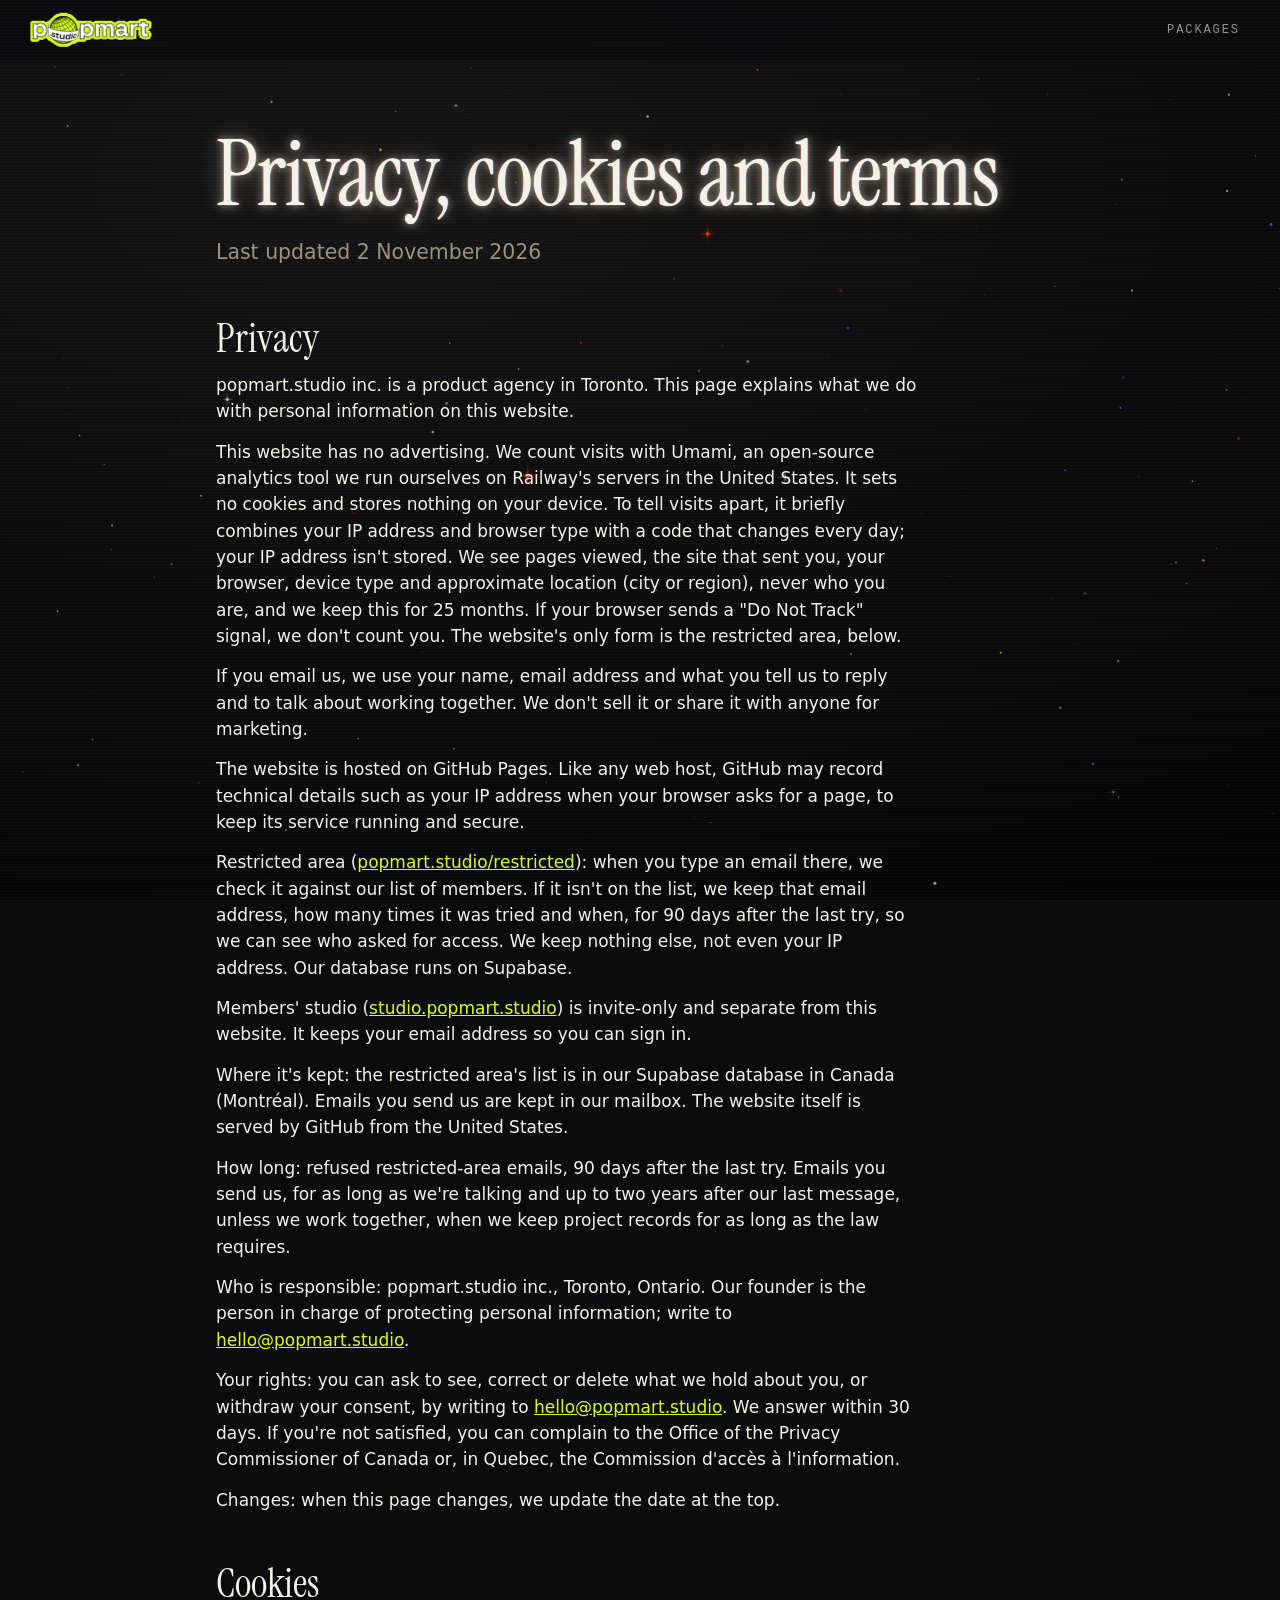
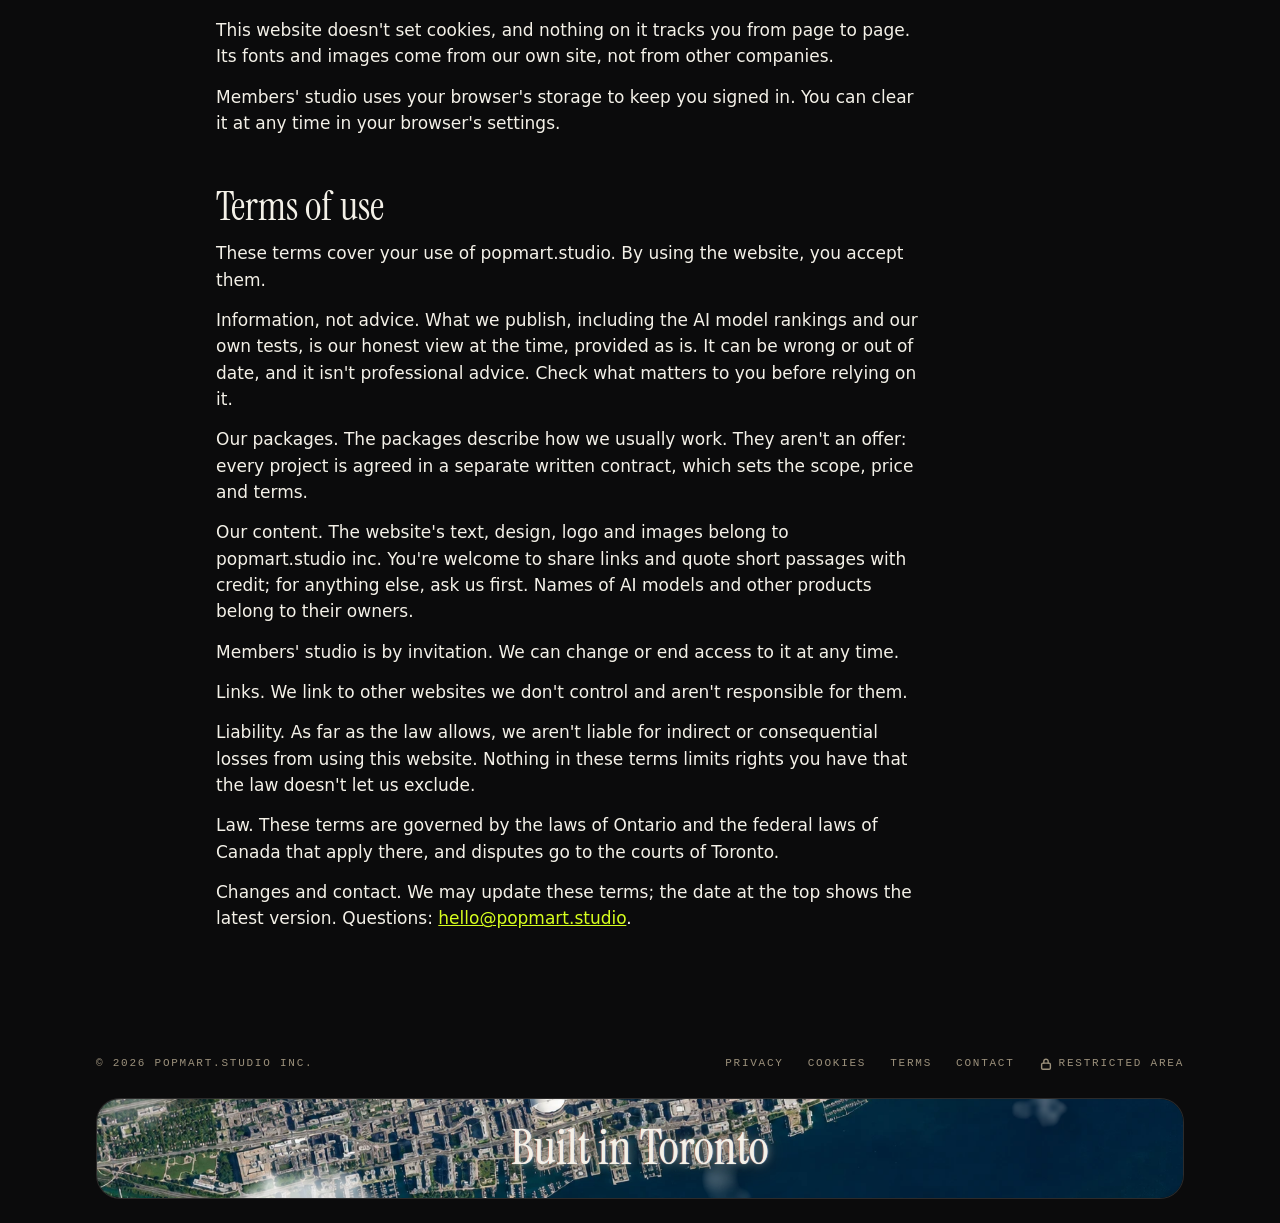
==== legal/index.html @ 09f439f3 "Deploy main site build 924fa9c (polish, restricted access granted/denied, W1 logo, Umami tracking); " ====
<!doctype html>
<html lang="en">
  <head>
    <meta charset="UTF-8" />
    <meta name="viewport" content="width=device-width, initial-scale=1.0, viewport-fit=cover" />
    <!-- Title and description follow docs/brand/BRAND.md; legal.ts sets the title again at runtime. -->
    <title>Privacy, cookies and terms · Popmart</title>
    <meta name="description" content="How popmart.studio handles personal information and cookies, and the terms for using the website." />
    <link rel="canonical" href="https://popmart.studio/legal/" />
    <meta property="og:type" content="website" />
    <meta property="og:site_name" content="Popmart" />
    <meta property="og:title" content="Privacy, cookies and terms · Popmart" />
    <meta property="og:description" content="How popmart.studio handles personal information and cookies, and the terms for using the website." />
    <meta property="og:url" content="https://popmart.studio/legal/" />
    <meta property="og:image" content="https://popmart.studio/og/popmart.jpg" />
    <meta property="og:image:width" content="1200" />
    <meta property="og:image:height" content="630" />
    <meta property="og:image:alt" content="Popmart: a glowing wireframe globe on a night sky." />
    <meta name="twitter:card" content="summary_large_image" />
    <meta name="color-scheme" content="dark" />
    <link rel="icon" type="image/svg+xml" href="data:image/svg+xml,%3Csvg%20xmlns%3D%22http%3A%2F%2Fwww.w3.org%2F2000%2Fsvg%22%20viewBox%3D%220%200%2032%2032%22%3E%3Crect%20width%3D%2232%22%20height%3D%2232%22%20rx%3D%227%22%20fill%3D%22%230B0B0C%22%2F%3E%3Cg%20fill%3D%22none%22%20stroke%3D%22%23FFFB1F%22%20stroke-width%3D%221.8%22%20transform%3D%22rotate%28-18%2016%2016%29%22%3E%3Ccircle%20cx%3D%2216%22%20cy%3D%2216%22%20r%3D%2211.5%22%2F%3E%3Cellipse%20cx%3D%2216%22%20cy%3D%2216%22%20rx%3D%225%22%20ry%3D%2211.5%22%2F%3E%3Cpath%20d%3D%22M16%204.5v23M4.5%2016h23M6.3%2010h19.4M6.3%2022h19.4%22%2F%3E%3C%2Fg%3E%3C%2Fsvg%3E" />
    <script type="module" crossorigin src="../assets/legal-Bg0Imui1.js"></script>
    <link rel="modulepreload" crossorigin href="../assets/analytics-6MR0V2H6.js">
    <link rel="modulepreload" crossorigin href="../assets/popmart-logo-sticker-BYzoc0dW.js">
    <link rel="modulepreload" crossorigin href="../assets/common-Bs9WjriF.js">
    <link rel="stylesheet" crossorigin href="../assets/popmart-logo-sticker-D_1UnP_u.css">
  </head>
  <body>
    <div id="app"></div>
    <noscript><p style="padding:20px;font-family:sans-serif;color:#F4F1E8;background:#0B0B0C">Popmart privacy and cookies. Questions: hello@popmart.studio.</p></noscript>
  </body>
</html>
---- assets/popmart-logo-sticker-D_1UnP_u.css ----
@font-face{font-family:Instrument Serif;font-style:normal;font-display:swap;font-weight:400;src:url(./instrument-serif-latin-ext-400-normal-C2je3j2s.woff2)format("woff2"),url(./instrument-serif-latin-ext-400-normal-CFCUzsTy.woff)format("woff");unicode-range:U+100-2BA,U+2BD-2C5,U+2C7-2CC,U+2CE-2D7,U+2DD-2FF,U+304,U+308,U+329,U+1D00-1DBF,U+1E00-1E9F,U+1EF2-1EFF,U+2020,U+20A0-20AB,U+20AD-20C0,U+2113,U+2C60-2C7F,U+A720-A7FF}@font-face{font-family:Instrument Serif;font-style:normal;font-display:swap;font-weight:400;src:url(./instrument-serif-latin-400-normal-DnYpCC2O.woff2)format("woff2"),url(./instrument-serif-latin-400-normal-BVbkICAY.woff)format("woff");unicode-range:U+??,U+131,U+152-153,U+2BB-2BC,U+2C6,U+2DA,U+2DC,U+304,U+308,U+329,U+2000-206F,U+20AC,U+2122,U+2191,U+2193,U+2212,U+2215,U+FEFF,U+FFFD}:root{--pm-night:#0b0b0c;--pm-cream:#f4f1e8;--pm-muted:#9c917c;--pm-lime:#d7ff1e;--pm-line:#f4f1e824;--pm-serif:"Instrument Serif", Georgia, "Times New Roman", serif;--pm-sans:Inter, system-ui, -apple-system, "Segoe UI", sans-serif;--pm-mono:"IBM Plex Mono", ui-monospace, Menlo, Consolas, monospace;--pm-gutter-l:max(16px, env(safe-area-inset-left,0px));--pm-gutter-r:max(16px, env(safe-area-inset-right,0px));--lightningcss-light: ;--lightningcss-dark:initial;color-scheme:dark}html{scroll-behavior:smooth}@media (prefers-reduced-motion:reduce){html{scroll-behavior:auto}}body{background:radial-gradient(120% 90% at 30% 20%, #141416 0%, var(--pm-night) 55%, #050506 100%) fixed;background-color:var(--pm-night);color:var(--pm-cream);font:400 17px/1.55 var(--pm-sans);-webkit-font-smoothing:antialiased;margin:0;overflow-x:hidden}body:after{content:"";pointer-events:none;z-index:5;background:repeating-linear-gradient(#ffffff06 0 1px,#0000 1px 3px);position:fixed;inset:0}#app{position:relative}.pm-sky{z-index:0;width:100%;height:100%;display:block;position:fixed;inset:0}.pm-top,main,.pm-foot{z-index:1;position:relative}a{color:inherit}a:focus-visible,.pm-globe:focus-visible{outline:2px solid var(--pm-cream);outline-offset:4px;border-radius:6px}.pm-top{z-index:4;padding-block:max(8px, env(safe-area-inset-top,0px)) 8px;padding-left:max(28px, env(safe-area-inset-left,0px));padding-right:max(28px, env(safe-area-inset-right,0px));-webkit-backdrop-filter:blur(12px);backdrop-filter:blur(12px);background:#0b0b0cf0;justify-content:space-between;align-items:center;gap:16px;display:flex;position:sticky;top:0}.pm-logo{line-height:0;display:block}.pm-logo>svg{width:auto;height:30px;display:block}@media (width>=640px){.pm-logo>svg{height:38px}}.pm-nav{gap:4px;display:flex}.pm-nav a{min-height:44px;font:500 12px/1 var(--pm-mono);letter-spacing:.16em;text-transform:uppercase;white-space:nowrap;color:var(--pm-muted);align-items:center;padding:0 12px;text-decoration:none;display:inline-flex}.pm-nav a:hover{color:var(--pm-cream)}.pm-nav .pm-members{border:1px solid var(--pm-line);color:var(--pm-cream);border-radius:999px}.pm-hero{box-sizing:border-box;max-width:1600px;min-height:calc(100svh - 70px);padding-block:24px 48px;padding-left:var(--pm-gutter-l);padding-right:var(--pm-gutter-r);grid-template-columns:minmax(280px,40vw) minmax(0,1fr);align-items:center;gap:clamp(16px,3vw,48px);margin:0 auto;display:grid}.pm-globe{aspect-ratio:1;cursor:pointer;border-radius:50%;width:100%;max-width:100%;display:block}.pm-copy{flex-direction:column;gap:clamp(20px,3.5vh,36px);min-width:0;display:flex}.pm-title{font:400 clamp(52px, 8.6vw, 156px)/.9 var(--pm-serif);letter-spacing:-.015em;text-wrap:balance;margin:0}.pm-title,.pm-glow{text-shadow:0 0 1px #fffff5e6,0 0 8px #fff8e18c,0 0 22px #ffecc852,0 0 48px #ffd6a02e,-1px 0 #ff3c2859,1px 0 #508cff4d}.pm-sub{max-width:34ch;color:var(--pm-muted);text-wrap:pretty;margin:0;font-size:clamp(17px,1.5vw,21px);line-height:1.45}.pm-ctas{flex-wrap:wrap;align-items:center;gap:12px 20px;margin:0;display:flex}.pm-btn{background:var(--pm-lime);min-height:48px;color:var(--pm-night);font:700 13px/1 var(--pm-sans);letter-spacing:.12em;text-transform:uppercase;border-radius:999px;align-items:center;padding:0 24px;text-decoration:none;display:inline-flex}.pm-btn:hover{background:var(--pm-cream)}.pm-link{min-height:44px;color:var(--pm-cream);text-underline-offset:5px;-webkit-text-decoration-color:var(--pm-muted);text-decoration-color:var(--pm-muted);align-items:center;font-size:16px;display:inline-flex}.pm-kicker{font:500 12px/1.4 var(--pm-mono);letter-spacing:.18em;text-transform:uppercase;color:var(--pm-lime);margin:0}.pm-wrap{box-sizing:border-box;max-width:880px;padding-left:var(--pm-gutter-l);padding-right:var(--pm-gutter-r);margin:0 auto}.pm-wrap-wide{max-width:1120px}.pm-center{text-align:center;flex-direction:column;align-items:center;display:flex}.pm-h2{font:400 clamp(44px, 7vw, 104px)/.95 var(--pm-serif);letter-spacing:-.01em;text-wrap:balance;margin:0}.pm-statement{max-width:44ch;font:400 clamp(17px, 1.6vw, 21px)/1.5 var(--pm-sans);color:var(--pm-muted);text-wrap:balance;margin:20px auto 0}.pm-center .pm-ctas{justify-content:center;margin-top:36px}.pm-email{font:500 15px/1.4 var(--pm-mono);color:var(--pm-cream);-webkit-user-select:all;user-select:all;overflow-wrap:anywhere}.pm-packages{padding-block:clamp(40px,8vh,96px) clamp(64px,12vh,128px)}.pm-cards{grid-template-columns:repeat(3,minmax(0,1fr));align-items:stretch;gap:20px;margin-top:clamp(48px,8vh,88px);display:grid}.pm-card{grid-row:span 6;grid-template-rows:subgrid;border:1px solid var(--pm-line);background:#141416d1;border-radius:24px;row-gap:16px;min-width:0;padding:28px 24px 24px;scroll-margin-top:24px;display:grid}.pm-card:hover,.pm-card:focus-within,.pm-card:target{border-color:var(--pm-lime)}.pm-card-kind{font:500 12px/1.4 var(--pm-mono);letter-spacing:.16em;text-transform:uppercase;color:var(--pm-lime);gap:12px;margin:0;display:flex}.pm-card-kind span{color:var(--pm-muted);font-variant-numeric:tabular-nums}.pm-card-name{font:400 clamp(56px, 6vw, 80px)/.9 var(--pm-serif);margin:0}.pm-card-who{text-wrap:pretty;margin:0;font-size:17px;line-height:1.5}.pm-card-list{border-top:1px solid var(--pm-line);padding-top:16px}.pm-card-adds{font:500 12px/1.4 var(--pm-mono);letter-spacing:.12em;text-transform:uppercase;color:var(--pm-muted);margin:0 0 12px}.pm-card ul{gap:14px;margin:0;padding:0;list-style:none;display:grid}.pm-card li{color:var(--pm-muted);gap:2px;padding-left:22px;font-size:15px;line-height:1.45;display:grid;position:relative}.pm-card li:before{content:"";background:var(--pm-lime);border-radius:50%;width:9px;height:9px;position:absolute;top:6px;left:0}.pm-card li strong{color:var(--pm-cream);font-size:16px;font-weight:600}.pm-card-get{border-top:1px solid var(--pm-line);gap:4px;margin:0;padding-top:16px;font-size:16px;font-weight:600;display:grid}.pm-card-get span{font:500 11px/1.4 var(--pm-mono);letter-spacing:.16em;text-transform:uppercase;color:var(--pm-lime)}.pm-card-cta{justify-content:center}.pm-note{text-align:center;color:var(--pm-muted);margin:32px 0 0}.pm-legal{padding-block:clamp(40px,8vh,96px)}.pm-legal .pm-legal-updated{margin-left:0}.pm-legal-part{max-width:65ch;margin-top:48px;scroll-margin-top:96px}.pm-legal-part h2{font:400 clamp(30px, 4vw, 40px)/1.1 var(--pm-serif);margin:0 0 12px}.pm-legal-part p{color:var(--pm-cream);margin:0 0 14px}.pm-legal-part a{color:var(--pm-lime)}.pm-foot{padding-block:24px max(24px, env(safe-area-inset-bottom,0px))}.pm-city{border:1px solid var(--pm-line);background:var(--pm-night);border-radius:24px;height:max(80px,11svh);position:relative;overflow:hidden}.pm-city-map{width:100%;height:100%;display:block}.pm-city-title{text-align:center;font:400 clamp(28px, 4vw, 48px)/1 var(--pm-serif);pointer-events:none;filter:drop-shadow(0 2px 14px #000000b3);margin:0;position:absolute;top:50%;left:0;right:0;transform:translateY(-50%)}.pm-city-credit{color:#f4f1e8cc;pointer-events:none;background:#0b0b0cb3;border-radius:999px;margin:0;padding:2px 8px;font-size:10px;position:absolute;bottom:8px;left:10px}.pm-foot-row{font:500 11px/1.4 var(--pm-mono);letter-spacing:.16em;text-transform:uppercase;color:var(--pm-muted);flex-wrap:wrap;justify-content:space-between;align-items:center;gap:8px 24px;margin-bottom:12px;display:flex}.pm-foot-name{margin:0}.pm-foot-links{flex-wrap:wrap;gap:0 4px;margin-inline:-10px;display:flex}.pm-foot-links a,.pm-foot-links .pm-copybtn{min-height:44px;color:var(--pm-muted);align-items:center;gap:6px;padding:0 10px;text-decoration:none;display:inline-flex}.pm-foot-links a:hover,.pm-foot-links .pm-copybtn:hover{color:var(--pm-cream)}.pm-lock{display:inline-flex}.pm-copybtn{font:inherit;letter-spacing:inherit;text-transform:inherit;color:inherit;cursor:pointer;background:0 0;border:0;margin:0;position:relative}.pm-copy-done{opacity:0;color:var(--pm-lime);transition:opacity .15s,transform .15s;display:inline-flex;position:absolute;left:calc(100% - 8px);transform:scale(.6)}.pm-copybtn.is-copied .pm-copy-done{opacity:1;transform:none}.pm-copy-tip{background:var(--pm-cream);color:var(--pm-night);font:500 12px/1.2 var(--pm-sans);letter-spacing:0;text-transform:none;white-space:nowrap;opacity:0;pointer-events:none;border-radius:8px;padding:6px 10px;transition:opacity .15s,translate .15s;position:absolute;bottom:calc(100% + 6px);left:50%;translate:-50% 4px}.pm-copy-tip:empty{display:none}.pm-copybtn.is-copied .pm-copy-tip,.pm-copybtn.is-shown .pm-copy-tip{opacity:1;translate:-50%}.pm-copybtn:focus-visible{outline:2px solid var(--pm-cream);outline-offset:2px;border-radius:6px}.pm-copy-inline{color:var(--pm-lime);text-underline-offset:3px;align-items:center;gap:4px;padding:0;text-decoration:underline;display:inline-flex}.pm-copy-inline .pm-copy-done{left:calc(100% + 4px)}@media (width<=640px){.pm-foot-row{text-align:center;flex-direction:column;justify-content:center;gap:12px}.pm-foot-links{justify-content:center;gap:4px 20px;max-width:340px;margin-inline:0}}@media (width<=900px){.pm-hero{text-align:center;grid-template-columns:minmax(0,1fr);align-content:center;justify-items:center;min-height:auto;padding-block:32px 64px}.pm-globe{width:min(62vw,330px)}.pm-title{font-size:clamp(48px,13vw,84px)}.pm-copy{align-items:center;width:100%}.pm-hero .pm-ctas{justify-content:center}}@media (width<=480px){.pm-top{padding-left:max(20px, env(safe-area-inset-left,0px));padding-right:max(12px, env(safe-area-inset-right,0px))}.pm-nav a{letter-spacing:.1em;padding:0 10px}}@media (width<=900px){.pm-cards{grid-template-columns:minmax(0,1fr);max-width:520px;margin-inline:auto}}
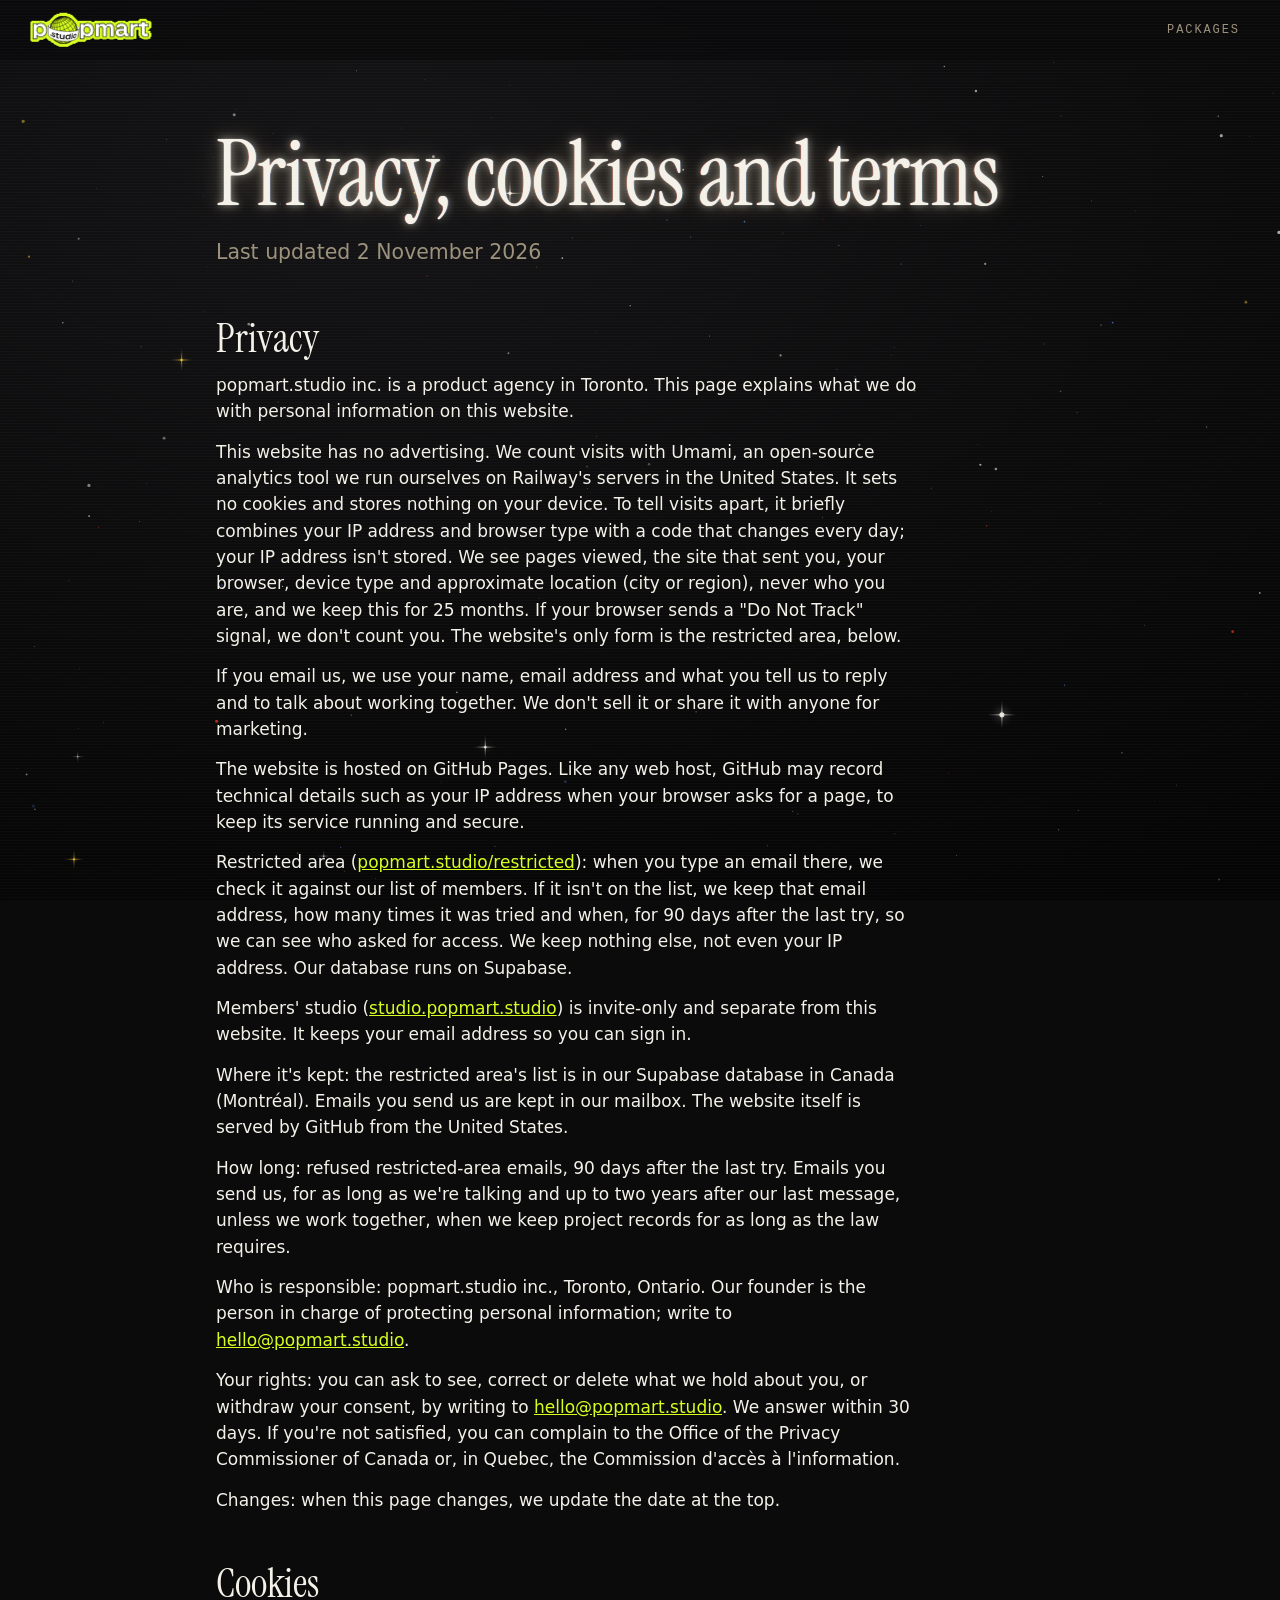
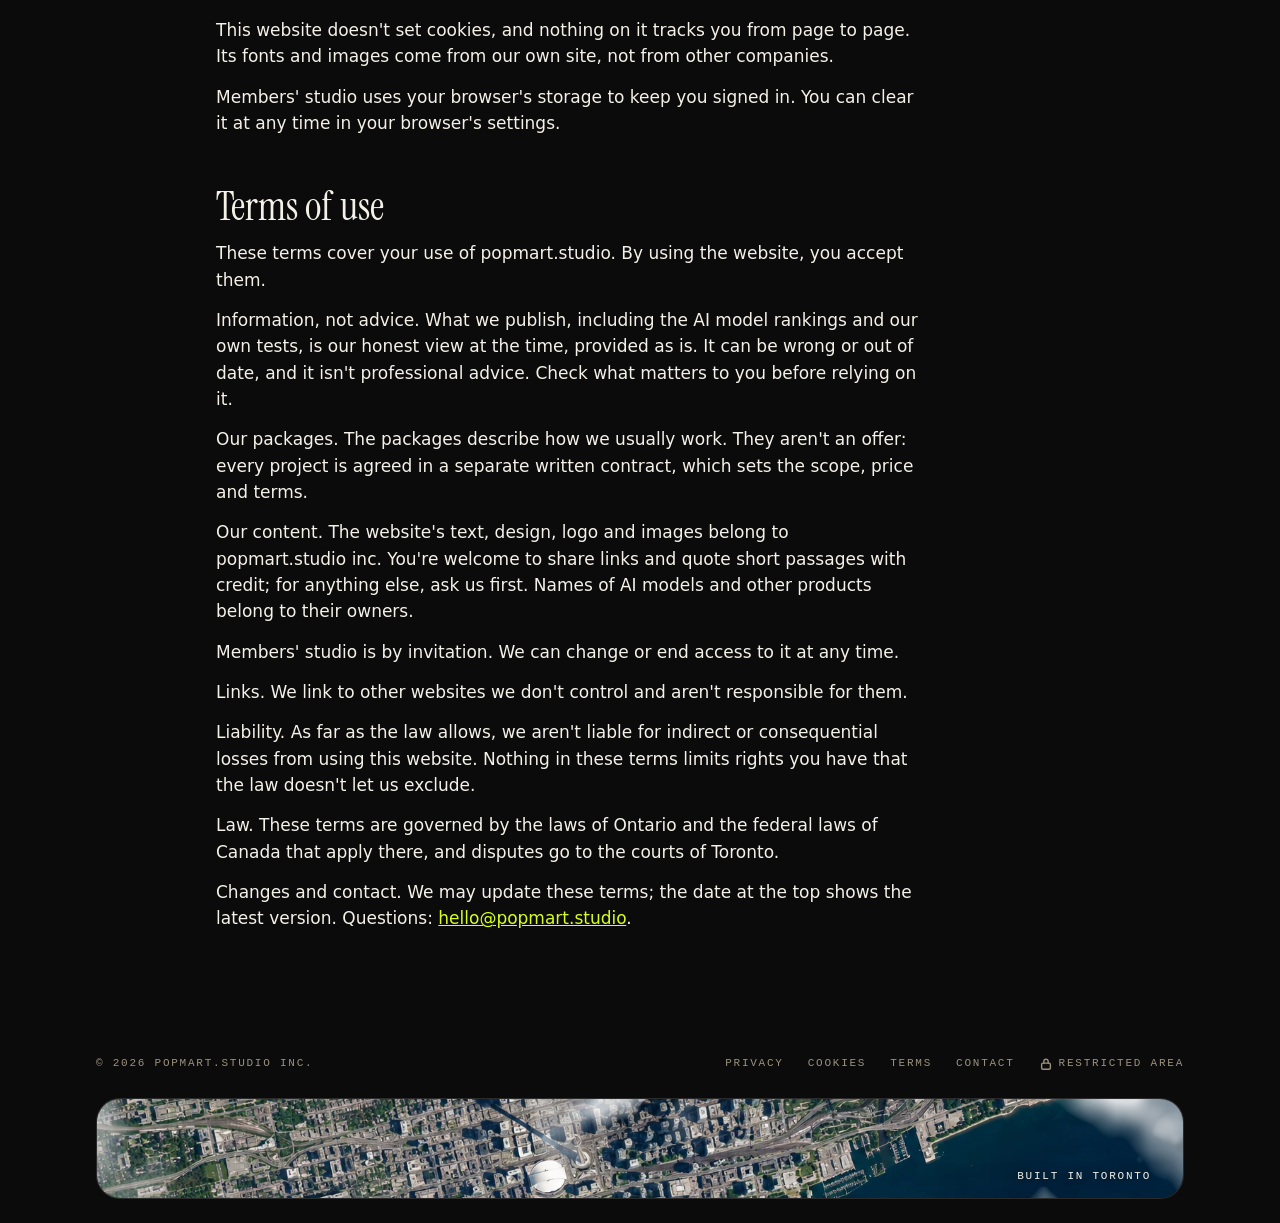
==== commit f48f482b: "Deploy main site build 48ab142 (restricted LED font, beam wipe, scan lines, green granted; footer to" ====
--- a/legal/index.html
+++ b/legal/index.html
@@ -19,11 +19,11 @@
     <meta name="twitter:card" content="summary_large_image" />
     <meta name="color-scheme" content="dark" />
     <link rel="icon" type="image/svg+xml" href="data:image/svg+xml,%3Csvg%20xmlns%3D%22http%3A%2F%2Fwww.w3.org%2F2000%2Fsvg%22%20viewBox%3D%220%200%2032%2032%22%3E%3Crect%20width%3D%2232%22%20height%3D%2232%22%20rx%3D%227%22%20fill%3D%22%230B0B0C%22%2F%3E%3Cg%20fill%3D%22none%22%20stroke%3D%22%23FFFB1F%22%20stroke-width%3D%221.8%22%20transform%3D%22rotate%28-18%2016%2016%29%22%3E%3Ccircle%20cx%3D%2216%22%20cy%3D%2216%22%20r%3D%2211.5%22%2F%3E%3Cellipse%20cx%3D%2216%22%20cy%3D%2216%22%20rx%3D%225%22%20ry%3D%2211.5%22%2F%3E%3Cpath%20d%3D%22M16%204.5v23M4.5%2016h23M6.3%2010h19.4M6.3%2022h19.4%22%2F%3E%3C%2Fg%3E%3C%2Fsvg%3E" />
-    <script type="module" crossorigin src="../assets/legal-Bg0Imui1.js"></script>
+    <script type="module" crossorigin src="../assets/legal-Dn-OcXk6.js"></script>
     <link rel="modulepreload" crossorigin href="../assets/analytics-6MR0V2H6.js">
-    <link rel="modulepreload" crossorigin href="../assets/popmart-logo-sticker-BYzoc0dW.js">
-    <link rel="modulepreload" crossorigin href="../assets/common-Bs9WjriF.js">
-    <link rel="stylesheet" crossorigin href="../assets/popmart-logo-sticker-D_1UnP_u.css">
+    <link rel="modulepreload" crossorigin href="../assets/popmart-logo-sticker-B9rBhHy_.js">
+    <link rel="modulepreload" crossorigin href="../assets/common-CgDsStlb.js">
+    <link rel="stylesheet" crossorigin href="../assets/popmart-logo-sticker-H9shFI2y.css">
   </head>
   <body>
     <div id="app"></div>
--- a/assets/popmart-logo-sticker-H9shFI2y.css
+++ b/assets/popmart-logo-sticker-H9shFI2y.css
@@ -0,0 +1 @@
+@font-face{font-family:Instrument Serif;font-style:normal;font-display:swap;font-weight:400;src:url(./instrument-serif-latin-ext-400-normal-C2je3j2s.woff2)format("woff2"),url(./instrument-serif-latin-ext-400-normal-CFCUzsTy.woff)format("woff");unicode-range:U+100-2BA,U+2BD-2C5,U+2C7-2CC,U+2CE-2D7,U+2DD-2FF,U+304,U+308,U+329,U+1D00-1DBF,U+1E00-1E9F,U+1EF2-1EFF,U+2020,U+20A0-20AB,U+20AD-20C0,U+2113,U+2C60-2C7F,U+A720-A7FF}@font-face{font-family:Instrument Serif;font-style:normal;font-display:swap;font-weight:400;src:url(./instrument-serif-latin-400-normal-DnYpCC2O.woff2)format("woff2"),url(./instrument-serif-latin-400-normal-BVbkICAY.woff)format("woff");unicode-range:U+??,U+131,U+152-153,U+2BB-2BC,U+2C6,U+2DA,U+2DC,U+304,U+308,U+329,U+2000-206F,U+20AC,U+2122,U+2191,U+2193,U+2212,U+2215,U+FEFF,U+FFFD}:root{--pm-night:#0b0b0c;--pm-cream:#f4f1e8;--pm-muted:#9c917c;--pm-lime:#d7ff1e;--pm-line:#f4f1e824;--pm-serif:"Instrument Serif", Georgia, "Times New Roman", serif;--pm-sans:Inter, system-ui, -apple-system, "Segoe UI", sans-serif;--pm-mono:"IBM Plex Mono", ui-monospace, Menlo, Consolas, monospace;--pm-gutter-l:max(16px, env(safe-area-inset-left,0px));--pm-gutter-r:max(16px, env(safe-area-inset-right,0px));--lightningcss-light: ;--lightningcss-dark:initial;color-scheme:dark}html{scroll-behavior:smooth}@media (prefers-reduced-motion:reduce){html{scroll-behavior:auto}}body{background:radial-gradient(120% 90% at 30% 20%, #141416 0%, var(--pm-night) 55%, #050506 100%) fixed;background-color:var(--pm-night);color:var(--pm-cream);font:400 17px/1.55 var(--pm-sans);-webkit-font-smoothing:antialiased;margin:0;overflow-x:hidden}body:after{content:"";pointer-events:none;z-index:5;background:repeating-linear-gradient(#ffffff06 0 1px,#0000 1px 3px);position:fixed;inset:0}#app{position:relative}.pm-sky{z-index:0;width:100%;height:100%;display:block;position:fixed;inset:0}.pm-top,main,.pm-foot{z-index:1;position:relative}a{color:inherit}a:focus-visible,.pm-globe:focus-visible{outline:2px solid var(--pm-cream);outline-offset:4px;border-radius:6px}.pm-top{z-index:4;padding-block:max(8px, env(safe-area-inset-top,0px)) 8px;padding-left:max(28px, env(safe-area-inset-left,0px));padding-right:max(28px, env(safe-area-inset-right,0px));-webkit-backdrop-filter:blur(12px);backdrop-filter:blur(12px);background:#0b0b0cf0;justify-content:space-between;align-items:center;gap:16px;display:flex;position:sticky;top:0}.pm-logo{line-height:0;display:block}.pm-logo>svg{width:auto;height:30px;display:block}@media (width>=640px){.pm-logo>svg{height:38px}}.pm-nav{gap:4px;display:flex}.pm-nav a{min-height:44px;font:500 12px/1 var(--pm-mono);letter-spacing:.16em;text-transform:uppercase;white-space:nowrap;color:var(--pm-muted);align-items:center;padding:0 12px;text-decoration:none;display:inline-flex}.pm-nav a:hover{color:var(--pm-cream)}.pm-nav .pm-members{border:1px solid var(--pm-line);color:var(--pm-cream);border-radius:999px}.pm-hero{box-sizing:border-box;max-width:1600px;min-height:calc(100svh - 70px);padding-block:24px 48px;padding-left:var(--pm-gutter-l);padding-right:var(--pm-gutter-r);grid-template-columns:minmax(280px,40vw) minmax(0,1fr);align-items:center;gap:clamp(16px,3vw,48px);margin:0 auto;display:grid}.pm-globe{aspect-ratio:1;cursor:pointer;border-radius:50%;width:100%;max-width:100%;display:block}.pm-copy{flex-direction:column;gap:clamp(20px,3.5vh,36px);min-width:0;display:flex}.pm-title{font:400 clamp(52px, 8.6vw, 156px)/.9 var(--pm-serif);letter-spacing:-.015em;text-wrap:balance;margin:0}.pm-title,.pm-glow{text-shadow:0 0 1px #fffff5e6,0 0 8px #fff8e18c,0 0 22px #ffecc852,0 0 48px #ffd6a02e,-1px 0 #ff3c2859,1px 0 #508cff4d}.pm-sub{max-width:34ch;color:var(--pm-muted);text-wrap:pretty;margin:0;font-size:clamp(17px,1.5vw,21px);line-height:1.45}.pm-ctas{flex-wrap:wrap;align-items:center;gap:12px 20px;margin:0;display:flex}.pm-btn{background:var(--pm-lime);min-height:48px;color:var(--pm-night);font:700 13px/1 var(--pm-sans);letter-spacing:.12em;text-transform:uppercase;border-radius:999px;align-items:center;padding:0 24px;text-decoration:none;display:inline-flex}.pm-btn:hover{background:var(--pm-cream)}.pm-link{min-height:44px;color:var(--pm-cream);text-underline-offset:5px;-webkit-text-decoration-color:var(--pm-muted);text-decoration-color:var(--pm-muted);align-items:center;font-size:16px;display:inline-flex}.pm-kicker{font:500 12px/1.4 var(--pm-mono);letter-spacing:.18em;text-transform:uppercase;color:var(--pm-lime);margin:0}.pm-wrap{box-sizing:border-box;max-width:880px;padding-left:var(--pm-gutter-l);padding-right:var(--pm-gutter-r);margin:0 auto}.pm-wrap-wide{max-width:1120px}.pm-center{text-align:center;flex-direction:column;align-items:center;display:flex}.pm-h2{font:400 clamp(44px, 7vw, 104px)/.95 var(--pm-serif);letter-spacing:-.01em;text-wrap:balance;margin:0}.pm-statement{max-width:44ch;font:400 clamp(17px, 1.6vw, 21px)/1.5 var(--pm-sans);color:var(--pm-muted);text-wrap:balance;margin:20px auto 0}.pm-center .pm-ctas{justify-content:center;margin-top:36px}.pm-email{font:500 15px/1.4 var(--pm-mono);color:var(--pm-cream);-webkit-user-select:all;user-select:all;overflow-wrap:anywhere}.pm-packages{padding-block:clamp(40px,8vh,96px) clamp(64px,12vh,128px)}.pm-cards{grid-template-columns:repeat(3,minmax(0,1fr));align-items:stretch;gap:20px;margin-top:clamp(48px,8vh,88px);display:grid}.pm-card{grid-row:span 6;grid-template-rows:subgrid;border:1px solid var(--pm-line);background:#141416d1;border-radius:24px;row-gap:16px;min-width:0;padding:28px 24px 24px;scroll-margin-top:24px;display:grid}.pm-card:hover,.pm-card:focus-within,.pm-card:target{border-color:var(--pm-lime)}.pm-card-kind{font:500 12px/1.4 var(--pm-mono);letter-spacing:.16em;text-transform:uppercase;color:var(--pm-lime);gap:12px;margin:0;display:flex}.pm-card-kind span{color:var(--pm-muted);font-variant-numeric:tabular-nums}.pm-card-name{font:400 clamp(56px, 6vw, 80px)/.9 var(--pm-serif);margin:0}.pm-card-who{text-wrap:pretty;margin:0;font-size:17px;line-height:1.5}.pm-card-list{border-top:1px solid var(--pm-line);padding-top:16px}.pm-card-adds{font:500 12px/1.4 var(--pm-mono);letter-spacing:.12em;text-transform:uppercase;color:var(--pm-muted);margin:0 0 12px}.pm-card ul{gap:14px;margin:0;padding:0;list-style:none;display:grid}.pm-card li{color:var(--pm-muted);gap:2px;padding-left:22px;font-size:15px;line-height:1.45;display:grid;position:relative}.pm-card li:before{content:"";background:var(--pm-lime);border-radius:50%;width:9px;height:9px;position:absolute;top:6px;left:0}.pm-card li strong{color:var(--pm-cream);font-size:16px;font-weight:600}.pm-card-get{border-top:1px solid var(--pm-line);gap:4px;margin:0;padding-top:16px;font-size:16px;font-weight:600;display:grid}.pm-card-get span{font:500 11px/1.4 var(--pm-mono);letter-spacing:.16em;text-transform:uppercase;color:var(--pm-lime)}.pm-card-cta{justify-content:center}.pm-note{text-align:center;color:var(--pm-muted);margin:32px 0 0}.pm-legal{padding-block:clamp(40px,8vh,96px)}.pm-legal .pm-legal-updated{margin-left:0}.pm-legal-part{max-width:65ch;margin-top:48px;scroll-margin-top:96px}.pm-legal-part h2{font:400 clamp(30px, 4vw, 40px)/1.1 var(--pm-serif);margin:0 0 12px}.pm-legal-part p{color:var(--pm-cream);margin:0 0 14px}.pm-legal-part a{color:var(--pm-lime)}.pm-foot{padding-block:24px max(24px, env(safe-area-inset-bottom,0px))}.pm-city{border:1px solid var(--pm-line);background:var(--pm-night);border-radius:24px;height:max(80px,11svh);position:relative;overflow:hidden}.pm-city-map{width:100%;height:100%;display:block}.pm-city-title{font:500 11px/1.4 var(--pm-mono);letter-spacing:.16em;text-transform:uppercase;color:var(--pm-cream);text-shadow:none;pointer-events:none;filter:drop-shadow(0 1px 6px #000c);margin:0;position:absolute;bottom:clamp(8px,14%,18px);right:clamp(12px,3%,32px)}.pm-city-credit{color:#f4f1e8cc;pointer-events:none;background:#0b0b0cb3;border-radius:999px;margin:0;padding:2px 8px;font-size:10px;position:absolute;bottom:8px;left:10px}.pm-foot-row{font:500 11px/1.4 var(--pm-mono);letter-spacing:.16em;text-transform:uppercase;color:var(--pm-muted);flex-wrap:wrap;justify-content:space-between;align-items:center;gap:8px 24px;margin-bottom:12px;display:flex}.pm-foot-name{margin:0}.pm-foot-links{flex-wrap:wrap;gap:0 4px;margin-inline:-10px;display:flex}.pm-foot-links a,.pm-foot-links .pm-copybtn{min-height:44px;color:var(--pm-muted);align-items:center;gap:6px;padding:0 10px;text-decoration:none;display:inline-flex}.pm-foot-links a:hover,.pm-foot-links .pm-copybtn:hover{color:var(--pm-cream)}.pm-lock{display:inline-flex}.pm-copybtn{font:inherit;letter-spacing:inherit;text-transform:inherit;color:inherit;cursor:pointer;background:0 0;border:0;margin:0;position:relative}.pm-copy-done{opacity:0;color:var(--pm-lime);transition:opacity .15s,transform .15s;display:inline-flex;position:absolute;left:calc(100% - 8px);transform:scale(.6)}.pm-copybtn.is-copied .pm-copy-done{opacity:1;transform:none}.pm-copy-tip{color:var(--pm-cream);font:500 12px/1.2 var(--pm-sans);letter-spacing:0;text-transform:none;white-space:nowrap;opacity:0;pointer-events:none;background:#262624;border:1px solid #f4f1e824;border-radius:8px;padding:6px 10px;transition:opacity .15s,translate .15s;position:absolute;bottom:calc(100% + 6px);left:50%;translate:-50% 4px;box-shadow:0 6px 18px #00000073}.pm-copy-tip:empty{display:none}.pm-copybtn.is-copied .pm-copy-tip,.pm-copybtn.is-shown .pm-copy-tip{opacity:1;translate:-50%}.pm-copybtn:focus-visible{outline:2px solid var(--pm-cream);outline-offset:2px;border-radius:6px}.pm-copy-inline{color:var(--pm-lime);text-underline-offset:3px;align-items:center;gap:4px;padding:0;text-decoration:underline;display:inline-flex}.pm-copy-inline .pm-copy-done{left:calc(100% + 4px)}@media (width<=640px){.pm-foot-row{text-align:center;flex-direction:column;justify-content:center;gap:12px}.pm-foot-links{justify-content:center;gap:4px 20px;max-width:340px;margin-inline:0}}@media (width<=900px){.pm-hero{text-align:center;grid-template-columns:minmax(0,1fr);align-content:center;justify-items:center;min-height:auto;padding-block:32px 64px}.pm-globe{width:min(62vw,330px)}.pm-title{font-size:clamp(48px,13vw,84px)}.pm-copy{align-items:center;width:100%}.pm-hero .pm-ctas{justify-content:center}}@media (width<=480px){.pm-top{padding-left:max(20px, env(safe-area-inset-left,0px));padding-right:max(12px, env(safe-area-inset-right,0px))}.pm-nav a{letter-spacing:.1em;padding:0 10px}}@media (width<=900px){.pm-cards{grid-template-columns:minmax(0,1fr);max-width:520px;margin-inline:auto}}
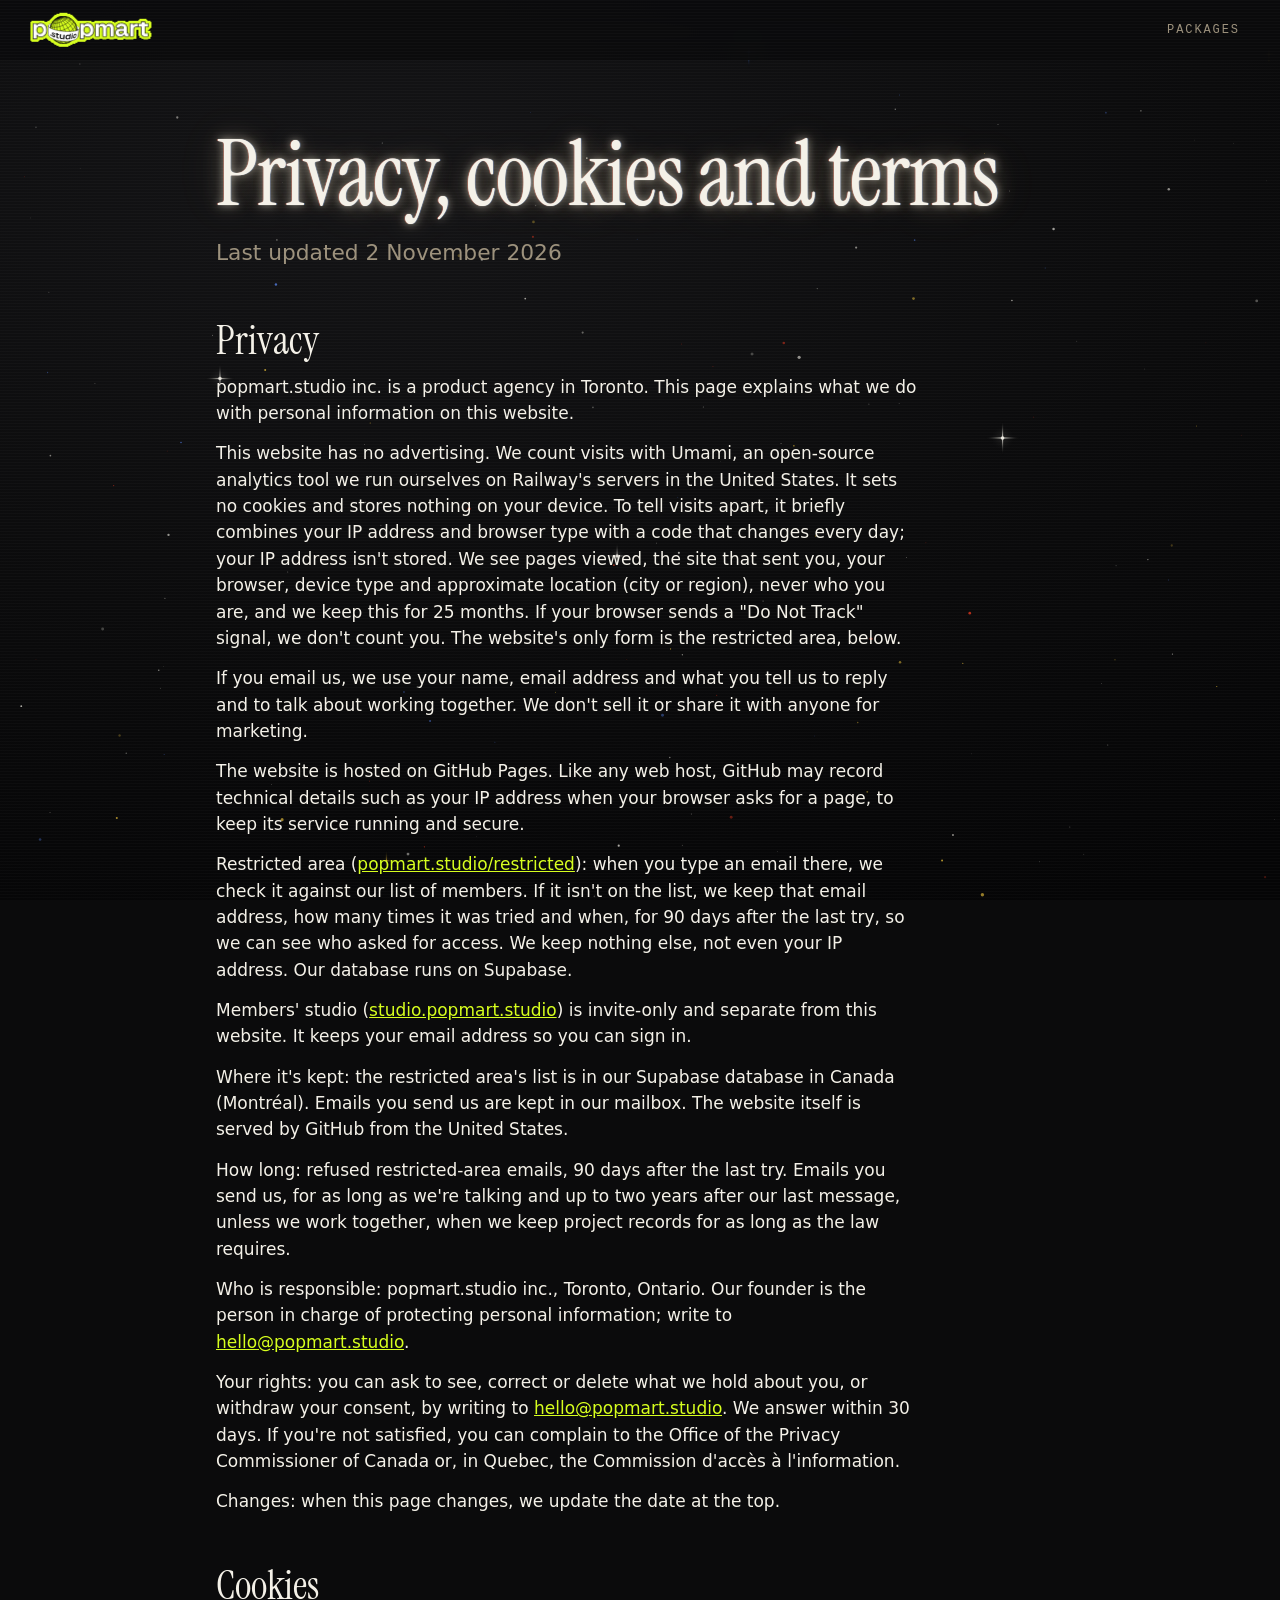
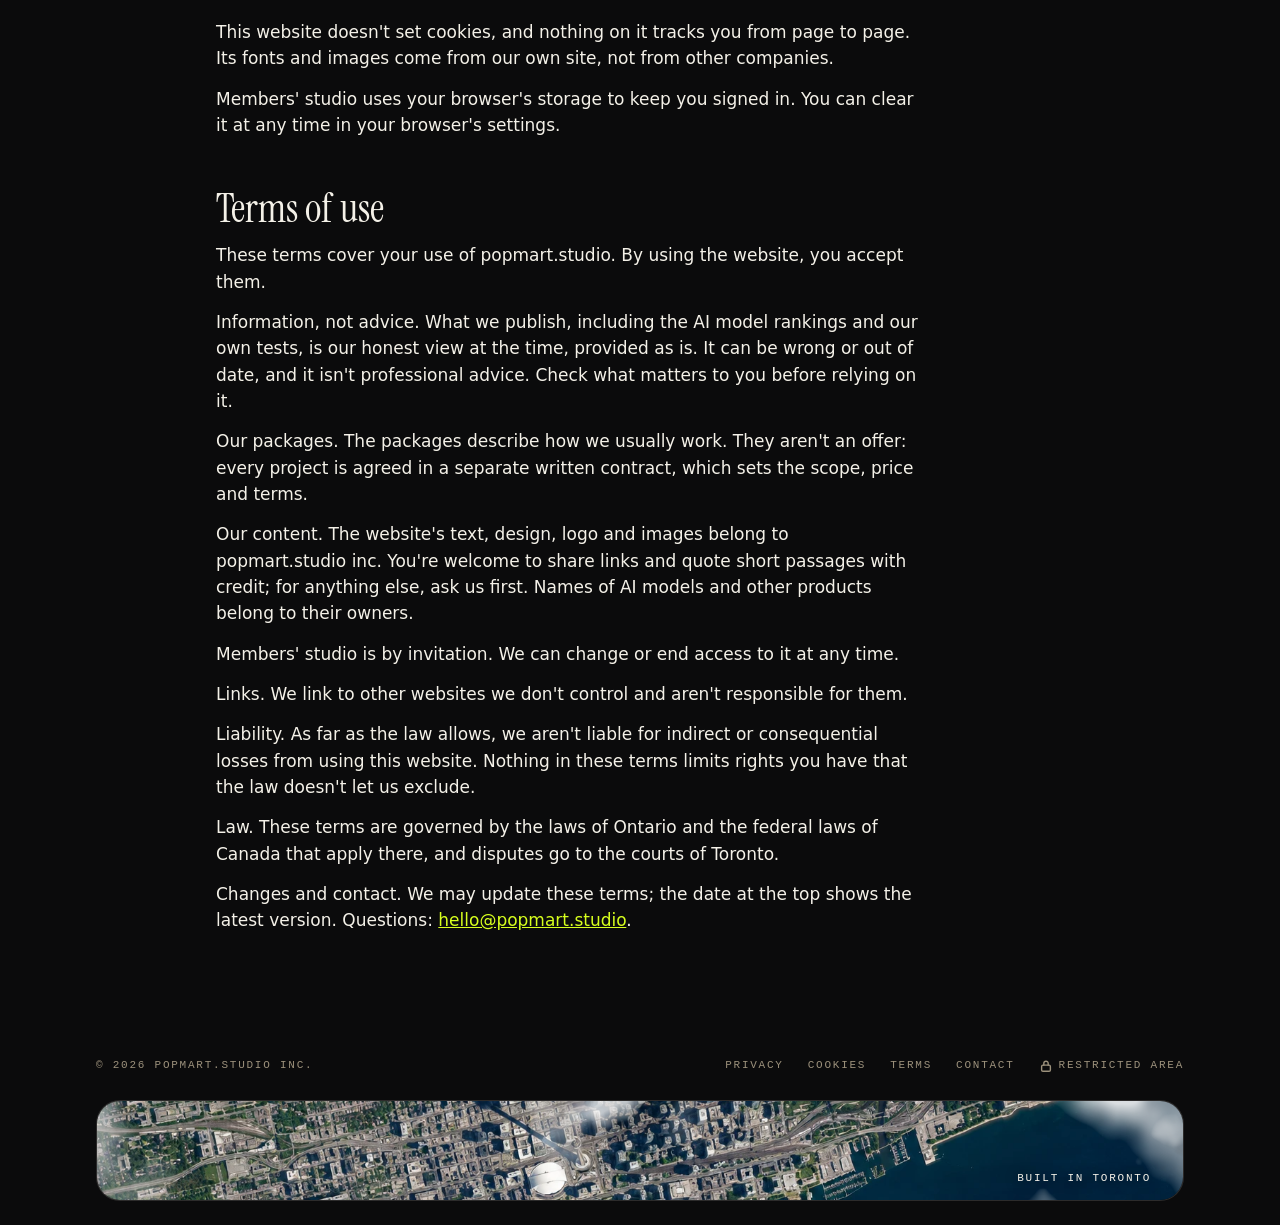
==== commit 5ca294e2: "Deploy main site build 653fa62 (smaller hero, one-line packages intro, sphere LED panel, page colour" ====
--- a/legal/index.html
+++ b/legal/index.html
@@ -19,11 +19,11 @@
     <meta name="twitter:card" content="summary_large_image" />
     <meta name="color-scheme" content="dark" />
     <link rel="icon" type="image/svg+xml" href="data:image/svg+xml,%3Csvg%20xmlns%3D%22http%3A%2F%2Fwww.w3.org%2F2000%2Fsvg%22%20viewBox%3D%220%200%2032%2032%22%3E%3Crect%20width%3D%2232%22%20height%3D%2232%22%20rx%3D%227%22%20fill%3D%22%230B0B0C%22%2F%3E%3Cg%20fill%3D%22none%22%20stroke%3D%22%23FFFB1F%22%20stroke-width%3D%221.8%22%20transform%3D%22rotate%28-18%2016%2016%29%22%3E%3Ccircle%20cx%3D%2216%22%20cy%3D%2216%22%20r%3D%2211.5%22%2F%3E%3Cellipse%20cx%3D%2216%22%20cy%3D%2216%22%20rx%3D%225%22%20ry%3D%2211.5%22%2F%3E%3Cpath%20d%3D%22M16%204.5v23M4.5%2016h23M6.3%2010h19.4M6.3%2022h19.4%22%2F%3E%3C%2Fg%3E%3C%2Fsvg%3E" />
-    <script type="module" crossorigin src="../assets/legal-Dn-OcXk6.js"></script>
+    <script type="module" crossorigin src="../assets/legal-CRStkg1V.js"></script>
     <link rel="modulepreload" crossorigin href="../assets/analytics-6MR0V2H6.js">
-    <link rel="modulepreload" crossorigin href="../assets/popmart-logo-sticker-B9rBhHy_.js">
-    <link rel="modulepreload" crossorigin href="../assets/common-CgDsStlb.js">
-    <link rel="stylesheet" crossorigin href="../assets/popmart-logo-sticker-H9shFI2y.css">
+    <link rel="modulepreload" crossorigin href="../assets/popmart-logo-sticker-wb8j6ng9.js">
+    <link rel="modulepreload" crossorigin href="../assets/common-C12qJk7I.js">
+    <link rel="stylesheet" crossorigin href="../assets/popmart-logo-sticker-7hBACeBk.css">
   </head>
   <body>
     <div id="app"></div>
--- a/assets/popmart-logo-sticker-7hBACeBk.css
+++ b/assets/popmart-logo-sticker-7hBACeBk.css
@@ -0,0 +1 @@
+@font-face{font-family:Instrument Serif;font-style:normal;font-display:swap;font-weight:400;src:url(./instrument-serif-latin-ext-400-normal-C2je3j2s.woff2)format("woff2"),url(./instrument-serif-latin-ext-400-normal-CFCUzsTy.woff)format("woff");unicode-range:U+100-2BA,U+2BD-2C5,U+2C7-2CC,U+2CE-2D7,U+2DD-2FF,U+304,U+308,U+329,U+1D00-1DBF,U+1E00-1E9F,U+1EF2-1EFF,U+2020,U+20A0-20AB,U+20AD-20C0,U+2113,U+2C60-2C7F,U+A720-A7FF}@font-face{font-family:Instrument Serif;font-style:normal;font-display:swap;font-weight:400;src:url(./instrument-serif-latin-400-normal-DnYpCC2O.woff2)format("woff2"),url(./instrument-serif-latin-400-normal-BVbkICAY.woff)format("woff");unicode-range:U+??,U+131,U+152-153,U+2BB-2BC,U+2C6,U+2DA,U+2DC,U+304,U+308,U+329,U+2000-206F,U+20AC,U+2122,U+2191,U+2193,U+2212,U+2215,U+FEFF,U+FFFD}:root{--pm-night:#0b0b0c;--pm-cream:#f4f1e8;--pm-muted:#9c917c;--pm-lime:#d7ff1e;--pm-line:#f4f1e824;--pm-serif:"Instrument Serif", Georgia, "Times New Roman", serif;--pm-sans:Inter, system-ui, -apple-system, "Segoe UI", sans-serif;--pm-mono:"IBM Plex Mono", ui-monospace, Menlo, Consolas, monospace;--pm-gutter-l:max(16px, env(safe-area-inset-left,0px));--pm-gutter-r:max(16px, env(safe-area-inset-right,0px));--lightningcss-light: ;--lightningcss-dark:initial;color-scheme:dark}html{scroll-behavior:smooth}@media (prefers-reduced-motion:reduce){html{scroll-behavior:auto}}body{background:radial-gradient(120% 90% at 30% 20%, #141416 0%, var(--pm-night) 55%, #050506 100%) fixed;background-color:var(--pm-night);color:var(--pm-cream);font:400 17px/1.55 var(--pm-sans);-webkit-font-smoothing:antialiased;margin:0;overflow-x:hidden}body:after{content:"";pointer-events:none;z-index:5;background:repeating-linear-gradient(#ffffff06 0 1px,#0000 1px 3px);position:fixed;inset:0}#app{position:relative}.pm-sky{z-index:0;width:100%;height:100%;display:block;position:fixed;inset:0}.pm-top,main,.pm-foot{z-index:1;position:relative}a{color:inherit}a:focus-visible,.pm-globe:focus-visible{outline:2px solid var(--pm-cream);outline-offset:4px;border-radius:6px}.pm-top{z-index:4;padding-block:max(8px, env(safe-area-inset-top,0px)) 8px;padding-left:max(28px, env(safe-area-inset-left,0px));padding-right:max(28px, env(safe-area-inset-right,0px));-webkit-backdrop-filter:blur(12px);backdrop-filter:blur(12px);background:#0b0b0cf0;justify-content:space-between;align-items:center;gap:16px;display:flex;position:sticky;top:0}.pm-logo{line-height:0;display:block}.pm-logo>svg{width:auto;height:30px;display:block}@media (width>=640px){.pm-logo>svg{height:38px}}.pm-nav{gap:4px;display:flex}.pm-nav a{min-height:44px;font:500 12px/1 var(--pm-mono);letter-spacing:.16em;text-transform:uppercase;white-space:nowrap;color:var(--pm-muted);align-items:center;padding:0 12px;text-decoration:none;display:inline-flex}.pm-nav a:hover{color:var(--pm-cream)}.pm-nav .pm-members{border:1px solid var(--pm-line);color:var(--pm-cream);border-radius:999px}.pm-hero{box-sizing:border-box;max-width:1600px;min-height:calc(100svh - 70px);padding-block:24px 48px;padding-left:var(--pm-gutter-l);padding-right:var(--pm-gutter-r);grid-template-columns:minmax(260px,32vw) minmax(0,1fr);align-items:center;gap:clamp(16px,3vw,48px);margin:0 auto;display:grid}.pm-globe{aspect-ratio:1;cursor:pointer;border-radius:50%;width:100%;max-width:100%;display:block}.pm-copy{flex-direction:column;gap:clamp(20px,3.5vh,36px);min-width:0;display:flex}.pm-title{font:400 clamp(44px, 6.9vw, 125px)/.9 var(--pm-serif);letter-spacing:-.015em;text-wrap:balance;margin:0}.pm-title,.pm-glow{text-shadow:0 0 1px #fffff5e6,0 0 8px #fff8e18c,0 0 22px #ffecc852,0 0 48px #ffd6a02e,-1px 0 #ff3c2859,1px 0 #508cff4d}.pm-sub{max-width:36ch;color:var(--pm-muted);text-wrap:pretty;margin:0;font-size:clamp(17px,1.8vw,26px);line-height:1.45}.pm-ctas{flex-wrap:wrap;align-items:center;gap:12px 20px;margin:0;display:flex}.pm-btn{background:var(--pm-lime);min-height:48px;color:var(--pm-night);font:700 13px/1 var(--pm-sans);letter-spacing:.12em;text-transform:uppercase;border-radius:999px;align-items:center;padding:0 24px;text-decoration:none;display:inline-flex}.pm-btn:hover{background:var(--pm-cream)}.pm-link{min-height:44px;color:var(--pm-cream);text-underline-offset:5px;-webkit-text-decoration-color:var(--pm-muted);text-decoration-color:var(--pm-muted);align-items:center;font-size:16px;display:inline-flex}.pm-kicker{font:500 12px/1.4 var(--pm-mono);letter-spacing:.18em;text-transform:uppercase;color:var(--pm-lime);margin:0}.pm-wrap{box-sizing:border-box;max-width:880px;padding-left:var(--pm-gutter-l);padding-right:var(--pm-gutter-r);margin:0 auto}.pm-wrap-wide{max-width:1120px}.pm-center{text-align:center;flex-direction:column;align-items:center;display:flex}.pm-h2{font:400 clamp(44px, 7vw, 104px)/.95 var(--pm-serif);letter-spacing:-.01em;text-wrap:balance;margin:0}.pm-statement{max-width:44ch;font:400 clamp(17px, 1.6vw, 21px)/1.5 var(--pm-sans);color:var(--pm-muted);text-wrap:balance;margin:20px auto 0}@media (width>=900px){.pm-statement{white-space:nowrap;max-width:none;font-size:clamp(20px,1.7vw,24px)}}.pm-center .pm-ctas{justify-content:center;margin-top:36px}.pm-email{font:500 15px/1.4 var(--pm-mono);color:var(--pm-cream);-webkit-user-select:all;user-select:all;overflow-wrap:anywhere}.pm-packages{padding-block:clamp(40px,8vh,96px) clamp(64px,12vh,128px)}.pm-cards{grid-template-columns:repeat(3,minmax(0,1fr));align-items:stretch;gap:20px;margin-top:clamp(48px,8vh,88px);display:grid}.pm-card{grid-row:span 6;grid-template-rows:subgrid;border:1px solid var(--pm-line);background:#141416d1;border-radius:24px;row-gap:16px;min-width:0;padding:28px 24px 24px;scroll-margin-top:24px;display:grid}.pm-card:hover,.pm-card:focus-within,.pm-card:target{border-color:var(--pm-lime)}.pm-card-kind{font:500 12px/1.4 var(--pm-mono);letter-spacing:.16em;text-transform:uppercase;color:var(--pm-lime);gap:12px;margin:0;display:flex}.pm-card-kind span{color:var(--pm-muted);font-variant-numeric:tabular-nums}.pm-card-name{font:400 clamp(56px, 6vw, 80px)/.9 var(--pm-serif);margin:0}.pm-card-who{text-wrap:pretty;margin:0;font-size:17px;line-height:1.5}.pm-card-list{border-top:1px solid var(--pm-line);padding-top:16px}.pm-card-adds{font:500 12px/1.4 var(--pm-mono);letter-spacing:.12em;text-transform:uppercase;color:var(--pm-muted);margin:0 0 12px}.pm-card ul{gap:14px;margin:0;padding:0;list-style:none;display:grid}.pm-card li{color:var(--pm-muted);gap:2px;padding-left:22px;font-size:15px;line-height:1.45;display:grid;position:relative}.pm-card li:before{content:"";background:var(--pm-lime);border-radius:50%;width:9px;height:9px;position:absolute;top:6px;left:0}.pm-card li strong{color:var(--pm-cream);font-size:16px;font-weight:600}.pm-card-get{border-top:1px solid var(--pm-line);gap:4px;margin:0;padding-top:16px;font-size:16px;font-weight:600;display:grid}.pm-card-get span{font:500 11px/1.4 var(--pm-mono);letter-spacing:.16em;text-transform:uppercase;color:var(--pm-lime)}.pm-card-cta{justify-content:center}.pm-note{text-align:center;color:var(--pm-muted);margin:32px 0 0}.pm-legal{padding-block:clamp(40px,8vh,96px)}.pm-legal .pm-legal-updated{margin-left:0}.pm-legal-part{max-width:65ch;margin-top:48px;scroll-margin-top:96px}.pm-legal-part h2{font:400 clamp(30px, 4vw, 40px)/1.1 var(--pm-serif);margin:0 0 12px}.pm-legal-part p{color:var(--pm-cream);margin:0 0 14px}.pm-legal-part a{color:var(--pm-lime)}.pm-foot{padding-block:24px max(24px, env(safe-area-inset-bottom,0px))}.pm-city{border:1px solid var(--pm-line);background:var(--pm-night);border-radius:24px;height:max(80px,11svh);position:relative;overflow:hidden}.pm-city-map{width:100%;height:100%;display:block}.pm-city-title{font:500 11px/1.4 var(--pm-mono);letter-spacing:.16em;text-transform:uppercase;color:var(--pm-cream);text-shadow:none;pointer-events:none;filter:drop-shadow(0 1px 6px #000c);margin:0;position:absolute;bottom:clamp(8px,14%,18px);right:clamp(12px,3%,32px)}.pm-city-credit{color:#f4f1e8cc;pointer-events:none;background:#0b0b0cb3;border-radius:999px;margin:0;padding:2px 8px;font-size:10px;position:absolute;bottom:8px;left:10px}.pm-foot-row{font:500 11px/1.4 var(--pm-mono);letter-spacing:.16em;text-transform:uppercase;color:var(--pm-muted);flex-wrap:wrap;justify-content:space-between;align-items:center;gap:8px 24px;margin-bottom:12px;display:flex}.pm-foot-name{margin:0}.pm-foot-links{flex-wrap:wrap;gap:0 4px;margin-inline:-10px;display:flex}.pm-foot-links a,.pm-foot-links .pm-copybtn{min-height:44px;color:var(--pm-muted);align-items:center;gap:6px;padding:0 10px;text-decoration:none;display:inline-flex}.pm-foot-links a:hover,.pm-foot-links .pm-copybtn:hover{color:var(--pm-cream)}.pm-lock{display:inline-flex}.pm-copybtn{font:inherit;letter-spacing:inherit;text-transform:inherit;color:inherit;cursor:pointer;background:0 0;border:0;margin:0;position:relative}.pm-copy-done{opacity:0;color:var(--pm-lime);transition:opacity .15s,transform .15s;display:inline-flex;position:absolute;left:calc(100% - 8px);transform:scale(.6)}.pm-copybtn.is-copied .pm-copy-done{opacity:1;transform:none}.pm-copy-tip{color:var(--pm-cream);font:500 12px/1.2 var(--pm-sans);letter-spacing:0;text-transform:none;white-space:nowrap;opacity:0;pointer-events:none;background:#262624;border:1px solid #f4f1e824;border-radius:8px;padding:6px 10px;transition:opacity .15s,translate .15s;position:absolute;bottom:calc(100% + 6px);left:50%;translate:-50% 4px;box-shadow:0 6px 18px #00000073}.pm-copy-tip:empty{display:none}.pm-copybtn.is-copied .pm-copy-tip,.pm-copybtn.is-shown .pm-copy-tip{opacity:1;translate:-50%}.pm-copybtn:focus-visible{outline:2px solid var(--pm-cream);outline-offset:2px;border-radius:6px}.pm-copy-inline{color:var(--pm-lime);text-underline-offset:3px;align-items:center;gap:4px;padding:0;text-decoration:underline;display:inline-flex}.pm-copy-inline .pm-copy-done{left:calc(100% + 4px)}@media (width<=640px){.pm-foot-row{text-align:center;flex-direction:column;justify-content:center;gap:12px}.pm-foot-links{justify-content:center;gap:4px 20px;max-width:340px;margin-inline:0}}@media (width<=900px){.pm-hero{text-align:center;grid-template-columns:minmax(0,1fr);align-content:center;justify-items:center;min-height:auto;padding-block:32px 64px}.pm-globe{width:min(62vw,330px)}.pm-title{font-size:clamp(48px,13vw,84px)}.pm-copy{align-items:center;width:100%}.pm-hero .pm-ctas{justify-content:center}}@media (width<=480px){.pm-top{padding-left:max(20px, env(safe-area-inset-left,0px));padding-right:max(12px, env(safe-area-inset-right,0px))}.pm-nav a{letter-spacing:.1em;padding:0 10px}}@media (width<=900px){.pm-cards{grid-template-columns:minmax(0,1fr);max-width:520px;margin-inline:auto}}
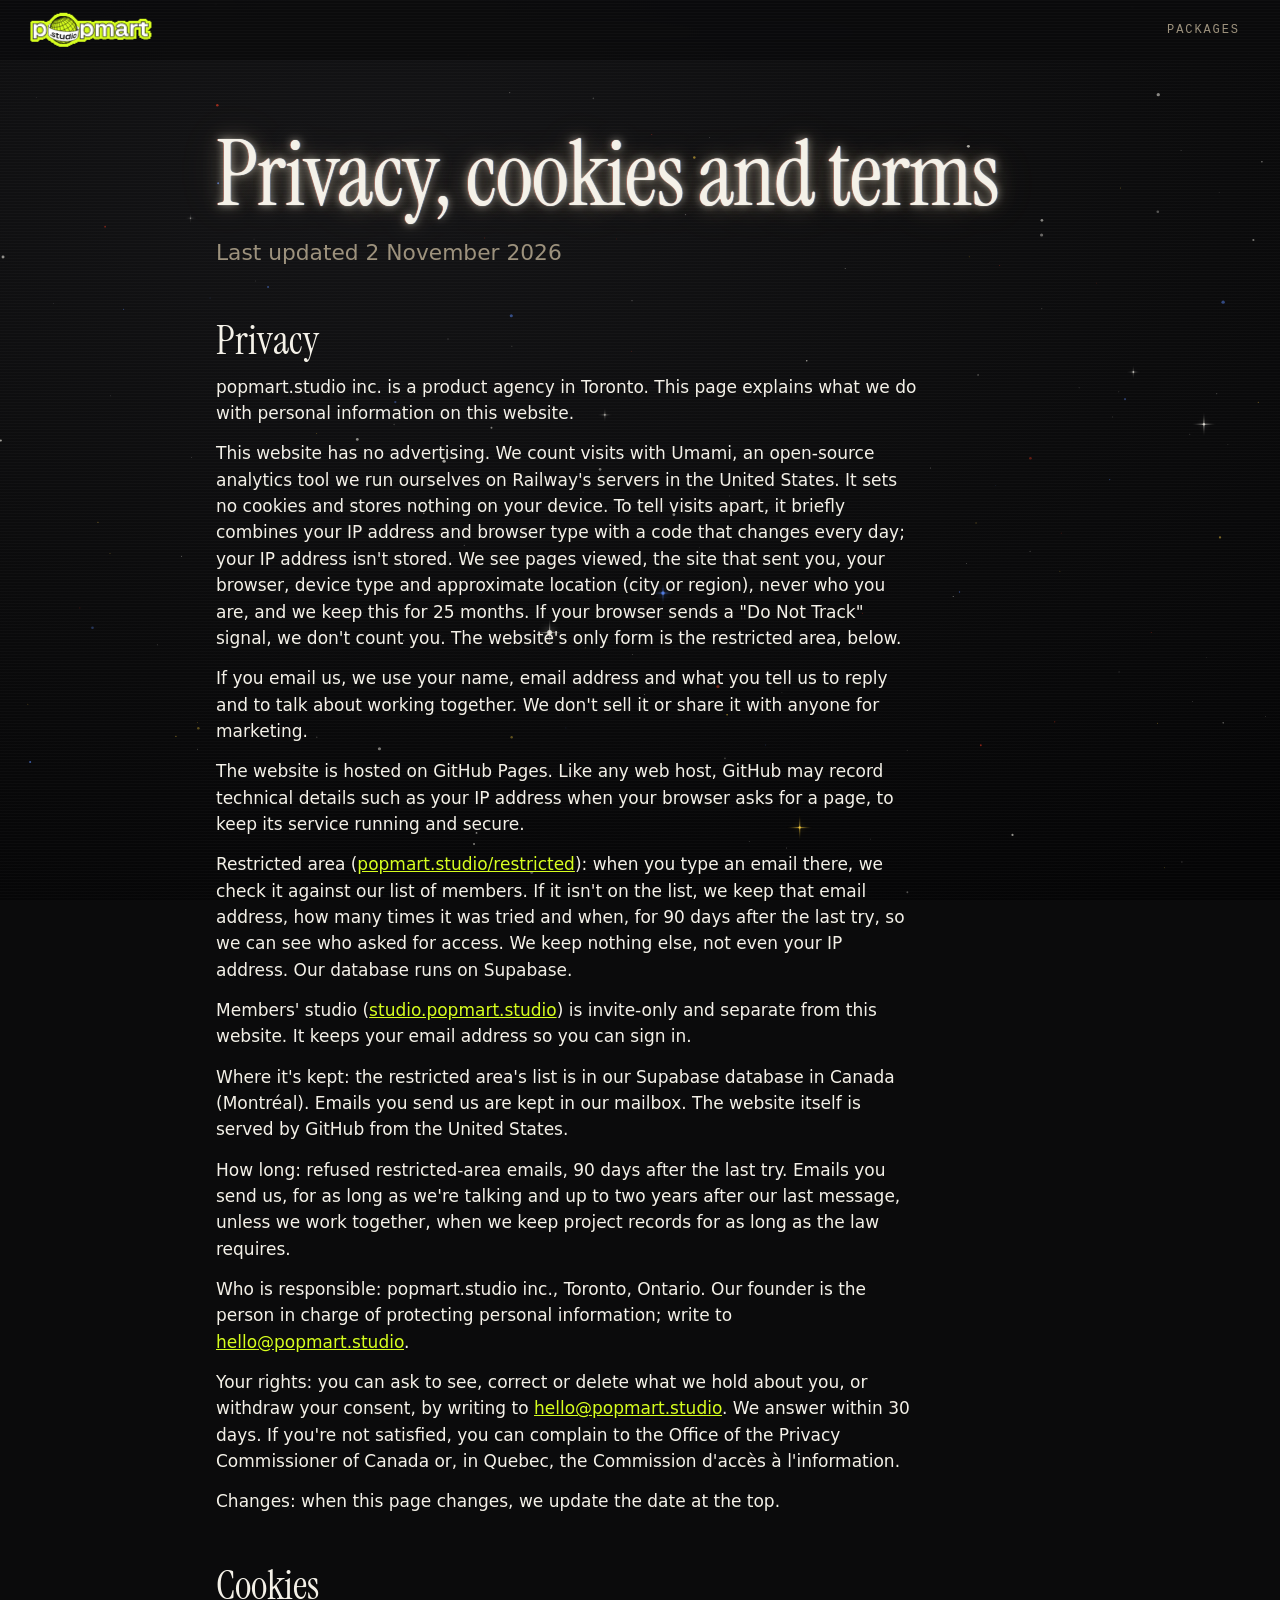
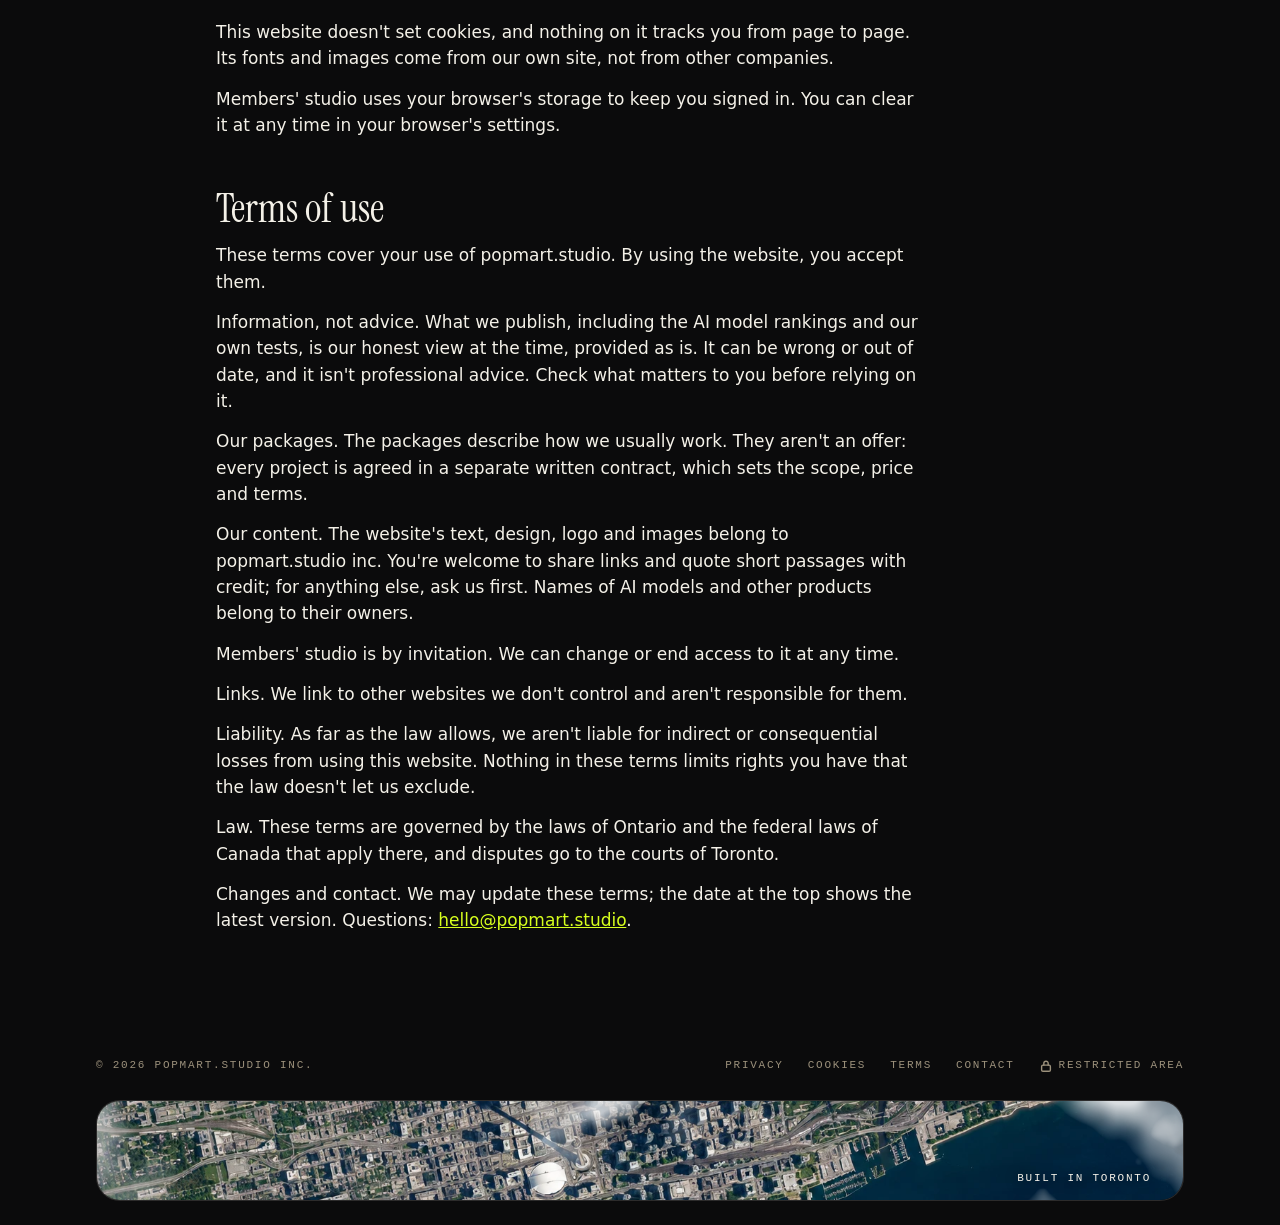
==== commit 39ca9367: "Deploy main site build 37b5f51 (hero inside the footer image box, one globe size; restricted name fl" ====
--- a/legal/index.html
+++ b/legal/index.html
@@ -19,11 +19,11 @@
     <meta name="twitter:card" content="summary_large_image" />
     <meta name="color-scheme" content="dark" />
     <link rel="icon" type="image/svg+xml" href="data:image/svg+xml,%3Csvg%20xmlns%3D%22http%3A%2F%2Fwww.w3.org%2F2000%2Fsvg%22%20viewBox%3D%220%200%2032%2032%22%3E%3Crect%20width%3D%2232%22%20height%3D%2232%22%20rx%3D%227%22%20fill%3D%22%230B0B0C%22%2F%3E%3Cg%20fill%3D%22none%22%20stroke%3D%22%23FFFB1F%22%20stroke-width%3D%221.8%22%20transform%3D%22rotate%28-18%2016%2016%29%22%3E%3Ccircle%20cx%3D%2216%22%20cy%3D%2216%22%20r%3D%2211.5%22%2F%3E%3Cellipse%20cx%3D%2216%22%20cy%3D%2216%22%20rx%3D%225%22%20ry%3D%2211.5%22%2F%3E%3Cpath%20d%3D%22M16%204.5v23M4.5%2016h23M6.3%2010h19.4M6.3%2022h19.4%22%2F%3E%3C%2Fg%3E%3C%2Fsvg%3E" />
-    <script type="module" crossorigin src="../assets/legal-CRStkg1V.js"></script>
+    <script type="module" crossorigin src="../assets/legal-Bd2N4ZpW.js"></script>
     <link rel="modulepreload" crossorigin href="../assets/analytics-6MR0V2H6.js">
-    <link rel="modulepreload" crossorigin href="../assets/popmart-logo-sticker-wb8j6ng9.js">
-    <link rel="modulepreload" crossorigin href="../assets/common-C12qJk7I.js">
-    <link rel="stylesheet" crossorigin href="../assets/popmart-logo-sticker-7hBACeBk.css">
+    <link rel="modulepreload" crossorigin href="../assets/popmart-logo-sticker-DN02ZysO.js">
+    <link rel="modulepreload" crossorigin href="../assets/common-Bh56SUXR.js">
+    <link rel="stylesheet" crossorigin href="../assets/popmart-logo-sticker-DaHC79KV.css">
   </head>
   <body>
     <div id="app"></div>
--- a/assets/popmart-logo-sticker-DaHC79KV.css
+++ b/assets/popmart-logo-sticker-DaHC79KV.css
@@ -0,0 +1 @@
+@font-face{font-family:Instrument Serif;font-style:normal;font-display:swap;font-weight:400;src:url(./instrument-serif-latin-ext-400-normal-C2je3j2s.woff2)format("woff2"),url(./instrument-serif-latin-ext-400-normal-CFCUzsTy.woff)format("woff");unicode-range:U+100-2BA,U+2BD-2C5,U+2C7-2CC,U+2CE-2D7,U+2DD-2FF,U+304,U+308,U+329,U+1D00-1DBF,U+1E00-1E9F,U+1EF2-1EFF,U+2020,U+20A0-20AB,U+20AD-20C0,U+2113,U+2C60-2C7F,U+A720-A7FF}@font-face{font-family:Instrument Serif;font-style:normal;font-display:swap;font-weight:400;src:url(./instrument-serif-latin-400-normal-DnYpCC2O.woff2)format("woff2"),url(./instrument-serif-latin-400-normal-BVbkICAY.woff)format("woff");unicode-range:U+??,U+131,U+152-153,U+2BB-2BC,U+2C6,U+2DA,U+2DC,U+304,U+308,U+329,U+2000-206F,U+20AC,U+2122,U+2191,U+2193,U+2212,U+2215,U+FEFF,U+FFFD}:root{--pm-night:#0b0b0c;--pm-cream:#f4f1e8;--pm-muted:#9c917c;--pm-lime:#d7ff1e;--pm-line:#f4f1e824;--pm-serif:"Instrument Serif", Georgia, "Times New Roman", serif;--pm-sans:Inter, system-ui, -apple-system, "Segoe UI", sans-serif;--pm-mono:"IBM Plex Mono", ui-monospace, Menlo, Consolas, monospace;--pm-gutter-l:max(16px, env(safe-area-inset-left,0px));--pm-gutter-r:max(16px, env(safe-area-inset-right,0px));--lightningcss-light: ;--lightningcss-dark:initial;color-scheme:dark}html{scroll-behavior:smooth}@media (prefers-reduced-motion:reduce){html{scroll-behavior:auto}}body{background:radial-gradient(120% 90% at 30% 20%, #141416 0%, var(--pm-night) 55%, #050506 100%) fixed;background-color:var(--pm-night);color:var(--pm-cream);font:400 17px/1.55 var(--pm-sans);-webkit-font-smoothing:antialiased;margin:0;overflow-x:hidden}body:after{content:"";pointer-events:none;z-index:5;background:repeating-linear-gradient(#ffffff06 0 1px,#0000 1px 3px);position:fixed;inset:0}#app{position:relative}.pm-sky{z-index:0;width:100%;height:100%;display:block;position:fixed;inset:0}.pm-top,main,.pm-foot{z-index:1;position:relative}a{color:inherit}a:focus-visible,.pm-globe:focus-visible{outline:2px solid var(--pm-cream);outline-offset:4px;border-radius:6px}.pm-top{z-index:4;padding-block:max(8px, env(safe-area-inset-top,0px)) 8px;padding-left:max(28px, env(safe-area-inset-left,0px));padding-right:max(28px, env(safe-area-inset-right,0px));-webkit-backdrop-filter:blur(12px);backdrop-filter:blur(12px);background:#0b0b0cf0;justify-content:space-between;align-items:center;gap:16px;display:flex;position:sticky;top:0}.pm-logo{line-height:0;display:block}.pm-logo>svg{width:auto;height:30px;display:block}@media (width>=640px){.pm-logo>svg{height:38px}}.pm-nav{gap:4px;display:flex}.pm-nav a{min-height:44px;font:500 12px/1 var(--pm-mono);letter-spacing:.16em;text-transform:uppercase;white-space:nowrap;color:var(--pm-muted);align-items:center;padding:0 12px;text-decoration:none;display:inline-flex}.pm-nav a:hover{color:var(--pm-cream)}.pm-nav .pm-members{border:1px solid var(--pm-line);color:var(--pm-cream);border-radius:999px}.pm-hero{--pm-globe:clamp(260px, 28vw, 420px);box-sizing:border-box;grid-template-columns:var(--pm-globe) minmax(0, max-content);max-width:1120px;min-height:calc(100svh - 70px);padding-block:24px 48px;padding-left:var(--pm-gutter-l);padding-right:var(--pm-gutter-r);justify-content:center;align-items:center;gap:clamp(16px,3vw,48px);margin:0 auto;display:grid}.pm-globe{aspect-ratio:1;cursor:pointer;border-radius:50%;width:100%;max-width:100%;display:block}.pm-copy{flex-direction:column;gap:clamp(20px,3.5vh,36px);min-width:0;display:flex}.pm-title{font:400 clamp(44px, 5.6vw, 92px)/.9 var(--pm-serif);letter-spacing:-.015em;text-wrap:balance;margin:0}.pm-title,.pm-glow{text-shadow:0 0 1px #fffff5e6,0 0 8px #fff8e18c,0 0 22px #ffecc852,0 0 48px #ffd6a02e,-1px 0 #ff3c2859,1px 0 #508cff4d}.pm-sub{max-width:36ch;color:var(--pm-muted);text-wrap:pretty;margin:0;font-size:clamp(17px,1.6vw,22px);line-height:1.45}.pm-ctas{flex-wrap:wrap;align-items:center;gap:12px 20px;margin:0;display:flex}.pm-btn{background:var(--pm-lime);min-height:48px;color:var(--pm-night);font:700 13px/1 var(--pm-sans);letter-spacing:.12em;text-transform:uppercase;border-radius:999px;align-items:center;padding:0 24px;text-decoration:none;display:inline-flex}.pm-btn:hover{background:var(--pm-cream)}.pm-link{min-height:44px;color:var(--pm-cream);text-underline-offset:5px;-webkit-text-decoration-color:var(--pm-muted);text-decoration-color:var(--pm-muted);align-items:center;font-size:16px;display:inline-flex}.pm-kicker{font:500 12px/1.4 var(--pm-mono);letter-spacing:.18em;text-transform:uppercase;color:var(--pm-lime);margin:0}.pm-wrap{box-sizing:border-box;max-width:880px;padding-left:var(--pm-gutter-l);padding-right:var(--pm-gutter-r);margin:0 auto}.pm-wrap-wide{max-width:1120px}.pm-center{text-align:center;flex-direction:column;align-items:center;display:flex}.pm-h2{font:400 clamp(44px, 7vw, 104px)/.95 var(--pm-serif);letter-spacing:-.01em;text-wrap:balance;margin:0}.pm-statement{max-width:44ch;font:400 clamp(17px, 1.6vw, 21px)/1.5 var(--pm-sans);color:var(--pm-muted);text-wrap:balance;margin:20px auto 0}@media (width>=900px){.pm-statement{white-space:nowrap;max-width:none;font-size:clamp(20px,1.7vw,24px)}}.pm-center .pm-ctas{justify-content:center;margin-top:36px}.pm-email{font:500 15px/1.4 var(--pm-mono);color:var(--pm-cream);-webkit-user-select:all;user-select:all;overflow-wrap:anywhere}.pm-packages{padding-block:clamp(40px,8vh,96px) clamp(64px,12vh,128px)}.pm-cards{grid-template-columns:repeat(3,minmax(0,1fr));align-items:stretch;gap:20px;margin-top:clamp(48px,8vh,88px);display:grid}.pm-card{grid-row:span 6;grid-template-rows:subgrid;border:1px solid var(--pm-line);background:#141416d1;border-radius:24px;row-gap:16px;min-width:0;padding:28px 24px 24px;scroll-margin-top:24px;display:grid}.pm-card:hover,.pm-card:focus-within,.pm-card:target{border-color:var(--pm-lime)}.pm-card-kind{font:500 12px/1.4 var(--pm-mono);letter-spacing:.16em;text-transform:uppercase;color:var(--pm-lime);gap:12px;margin:0;display:flex}.pm-card-kind span{color:var(--pm-muted);font-variant-numeric:tabular-nums}.pm-card-name{font:400 clamp(56px, 6vw, 80px)/.9 var(--pm-serif);margin:0}.pm-card-who{text-wrap:pretty;margin:0;font-size:17px;line-height:1.5}.pm-card-list{border-top:1px solid var(--pm-line);padding-top:16px}.pm-card-adds{font:500 12px/1.4 var(--pm-mono);letter-spacing:.12em;text-transform:uppercase;color:var(--pm-muted);margin:0 0 12px}.pm-card ul{gap:14px;margin:0;padding:0;list-style:none;display:grid}.pm-card li{color:var(--pm-muted);gap:2px;padding-left:22px;font-size:15px;line-height:1.45;display:grid;position:relative}.pm-card li:before{content:"";background:var(--pm-lime);border-radius:50%;width:9px;height:9px;position:absolute;top:6px;left:0}.pm-card li strong{color:var(--pm-cream);font-size:16px;font-weight:600}.pm-card-get{border-top:1px solid var(--pm-line);gap:4px;margin:0;padding-top:16px;font-size:16px;font-weight:600;display:grid}.pm-card-get span{font:500 11px/1.4 var(--pm-mono);letter-spacing:.16em;text-transform:uppercase;color:var(--pm-lime)}.pm-card-cta{justify-content:center}.pm-note{text-align:center;color:var(--pm-muted);margin:32px 0 0}.pm-legal{padding-block:clamp(40px,8vh,96px)}.pm-legal .pm-legal-updated{margin-left:0}.pm-legal-part{max-width:65ch;margin-top:48px;scroll-margin-top:96px}.pm-legal-part h2{font:400 clamp(30px, 4vw, 40px)/1.1 var(--pm-serif);margin:0 0 12px}.pm-legal-part p{color:var(--pm-cream);margin:0 0 14px}.pm-legal-part a{color:var(--pm-lime)}.pm-foot{padding-block:24px max(24px, env(safe-area-inset-bottom,0px))}.pm-city{border:1px solid var(--pm-line);background:var(--pm-night);border-radius:24px;height:max(80px,11svh);position:relative;overflow:hidden}.pm-city-map{width:100%;height:100%;display:block}.pm-city-title{font:500 11px/1.4 var(--pm-mono);letter-spacing:.16em;text-transform:uppercase;color:var(--pm-cream);text-shadow:none;pointer-events:none;filter:drop-shadow(0 1px 6px #000c);margin:0;position:absolute;bottom:clamp(8px,14%,18px);right:clamp(12px,3%,32px)}.pm-city-credit{color:#f4f1e8cc;pointer-events:none;background:#0b0b0cb3;border-radius:999px;margin:0;padding:2px 8px;font-size:10px;position:absolute;bottom:8px;left:10px}.pm-foot-row{font:500 11px/1.4 var(--pm-mono);letter-spacing:.16em;text-transform:uppercase;color:var(--pm-muted);flex-wrap:wrap;justify-content:space-between;align-items:center;gap:8px 24px;margin-bottom:12px;display:flex}.pm-foot-name{margin:0}.pm-foot-links{flex-wrap:wrap;gap:0 4px;margin-inline:-10px;display:flex}.pm-foot-links a,.pm-foot-links .pm-copybtn{min-height:44px;color:var(--pm-muted);align-items:center;gap:6px;padding:0 10px;text-decoration:none;display:inline-flex}.pm-foot-links a:hover,.pm-foot-links .pm-copybtn:hover{color:var(--pm-cream)}.pm-lock{display:inline-flex}.pm-copybtn{font:inherit;letter-spacing:inherit;text-transform:inherit;color:inherit;cursor:pointer;background:0 0;border:0;margin:0;position:relative}.pm-copy-done{opacity:0;color:var(--pm-lime);transition:opacity .15s,transform .15s;display:inline-flex;position:absolute;left:calc(100% - 8px);transform:scale(.6)}.pm-copybtn.is-copied .pm-copy-done{opacity:1;transform:none}.pm-copy-tip{color:var(--pm-cream);font:500 12px/1.2 var(--pm-sans);letter-spacing:0;text-transform:none;white-space:nowrap;opacity:0;pointer-events:none;background:#262624;border:1px solid #f4f1e824;border-radius:8px;padding:6px 10px;transition:opacity .15s,translate .15s;position:absolute;bottom:calc(100% + 6px);left:50%;translate:-50% 4px;box-shadow:0 6px 18px #00000073}.pm-copy-tip:empty{display:none}.pm-copybtn.is-copied .pm-copy-tip,.pm-copybtn.is-shown .pm-copy-tip{opacity:1;translate:-50%}.pm-copybtn:focus-visible{outline:2px solid var(--pm-cream);outline-offset:2px;border-radius:6px}.pm-copy-inline{color:var(--pm-lime);text-underline-offset:3px;align-items:center;gap:4px;padding:0;text-decoration:underline;display:inline-flex}.pm-copy-inline .pm-copy-done{left:calc(100% + 4px)}@media (width<=640px){.pm-foot-row{text-align:center;flex-direction:column;justify-content:center;gap:12px}.pm-foot-links{justify-content:center;gap:4px 20px;max-width:340px;margin-inline:0}}@media (width<=900px){.pm-hero{text-align:center;grid-template-columns:minmax(0,1fr);align-content:center;justify-items:center;min-height:auto;padding-block:32px 64px}.pm-globe{width:min(62vw,330px)}.pm-title{font-size:clamp(48px,13vw,84px)}.pm-copy{align-items:center;width:100%}.pm-hero .pm-ctas{justify-content:center}}@media (width<=480px){.pm-top{padding-left:max(20px, env(safe-area-inset-left,0px));padding-right:max(12px, env(safe-area-inset-right,0px))}.pm-nav a{letter-spacing:.1em;padding:0 10px}}@media (width<=900px){.pm-cards{grid-template-columns:minmax(0,1fr);max-width:520px;margin-inline:auto}}
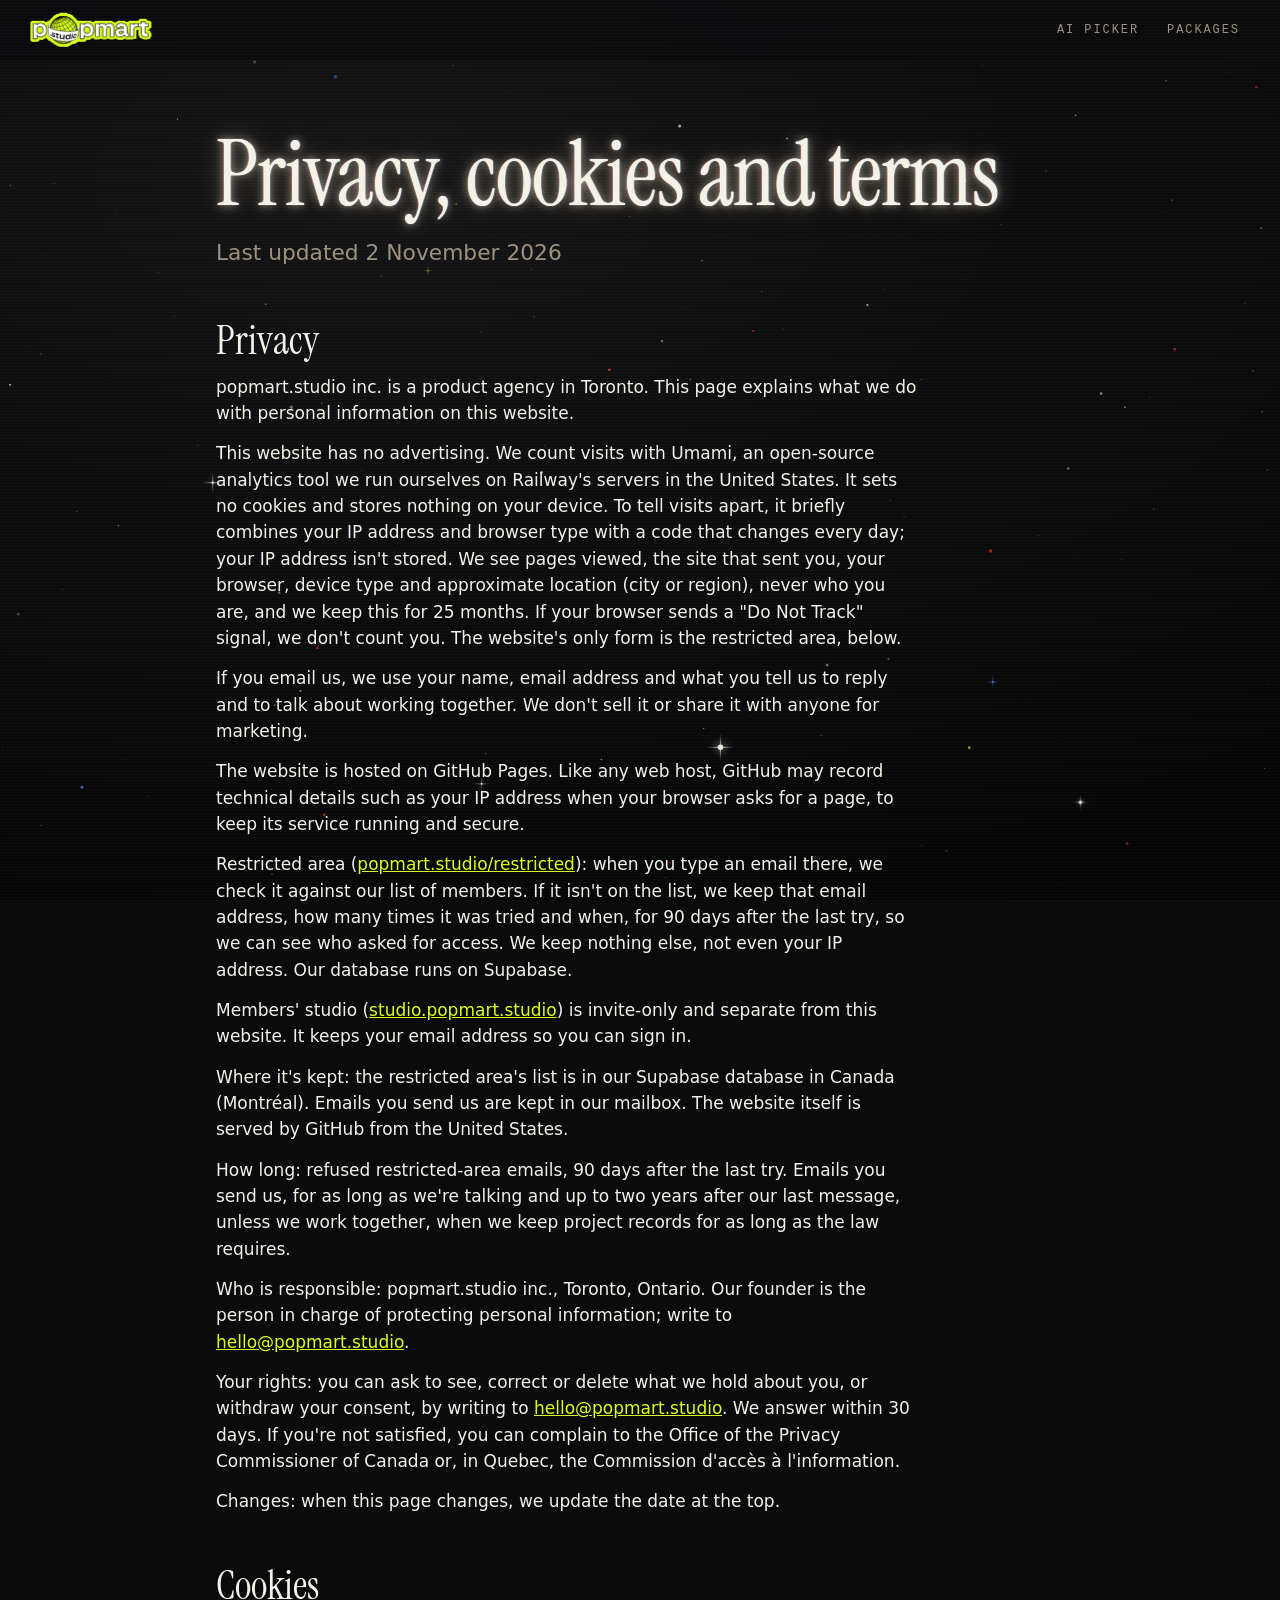
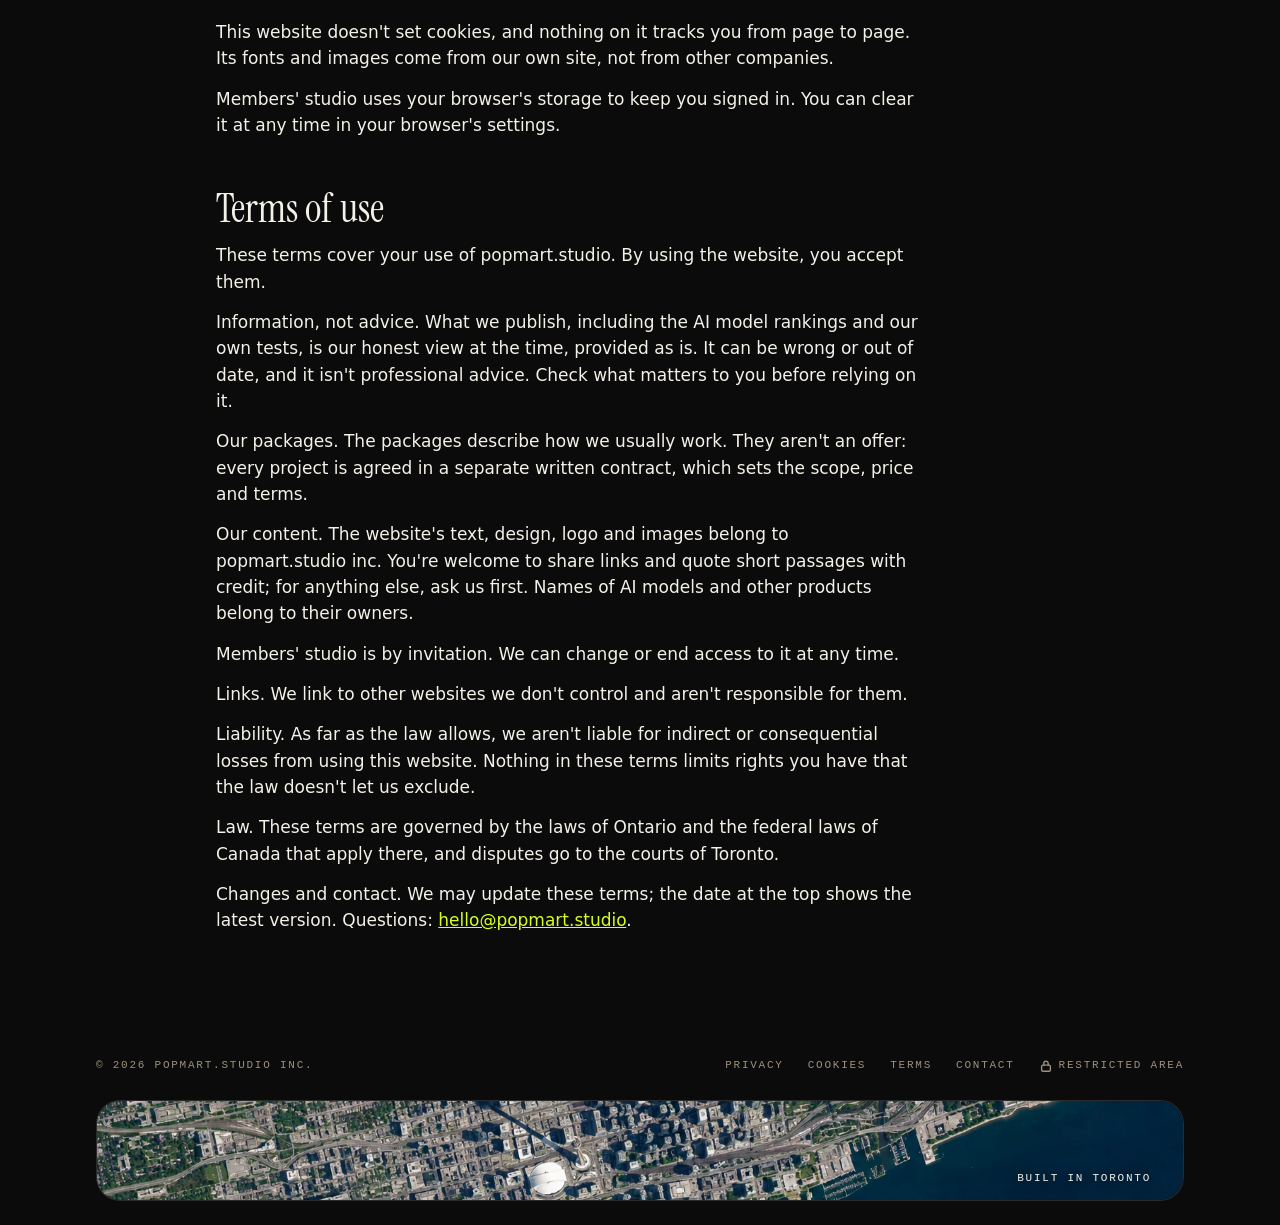
==== commit bf1c149f: "Deploy main site build 60dae7e (smooth loading: preloaded font with no swap, globe fades in, footer " ====
--- a/legal/index.html
+++ b/legal/index.html
@@ -3,6 +3,7 @@
   <head>
     <meta charset="UTF-8" />
     <meta name="viewport" content="width=device-width, initial-scale=1.0, viewport-fit=cover" />
+    <link rel="preload" href="../fonts/instrument-serif-latin-400-normal.woff2" as="font" type="font/woff2" crossorigin />
     <!-- Title and description follow docs/brand/BRAND.md; legal.ts sets the title again at runtime. -->
     <title>Privacy, cookies and terms · Popmart</title>
     <meta name="description" content="How popmart.studio handles personal information and cookies, and the terms for using the website." />
@@ -19,11 +20,11 @@
     <meta name="twitter:card" content="summary_large_image" />
     <meta name="color-scheme" content="dark" />
     <link rel="icon" type="image/svg+xml" href="data:image/svg+xml,%3Csvg%20xmlns%3D%22http%3A%2F%2Fwww.w3.org%2F2000%2Fsvg%22%20viewBox%3D%220%200%2032%2032%22%3E%3Crect%20width%3D%2232%22%20height%3D%2232%22%20rx%3D%227%22%20fill%3D%22%230B0B0C%22%2F%3E%3Cg%20fill%3D%22none%22%20stroke%3D%22%23FFFB1F%22%20stroke-width%3D%221.8%22%20transform%3D%22rotate%28-18%2016%2016%29%22%3E%3Ccircle%20cx%3D%2216%22%20cy%3D%2216%22%20r%3D%2211.5%22%2F%3E%3Cellipse%20cx%3D%2216%22%20cy%3D%2216%22%20rx%3D%225%22%20ry%3D%2211.5%22%2F%3E%3Cpath%20d%3D%22M16%204.5v23M4.5%2016h23M6.3%2010h19.4M6.3%2022h19.4%22%2F%3E%3C%2Fg%3E%3C%2Fsvg%3E" />
-    <script type="module" crossorigin src="../assets/legal-Bd2N4ZpW.js"></script>
+    <script type="module" crossorigin src="../assets/legal-1FfGQkwi.js"></script>
     <link rel="modulepreload" crossorigin href="../assets/analytics-6MR0V2H6.js">
-    <link rel="modulepreload" crossorigin href="../assets/popmart-logo-sticker-DN02ZysO.js">
-    <link rel="modulepreload" crossorigin href="../assets/common-Bh56SUXR.js">
-    <link rel="stylesheet" crossorigin href="../assets/popmart-logo-sticker-DaHC79KV.css">
+    <link rel="modulepreload" crossorigin href="../assets/popmart-logo-sticker-Q73wkHko.js">
+    <link rel="modulepreload" crossorigin href="../assets/common-BCeVv9MU.js">
+    <link rel="stylesheet" crossorigin href="../assets/popmart-logo-sticker-Bo-455IQ.css">
   </head>
   <body>
     <div id="app"></div>
--- a/assets/popmart-logo-sticker-Bo-455IQ.css
+++ b/assets/popmart-logo-sticker-Bo-455IQ.css
@@ -0,0 +1 @@
+@font-face{font-family:Instrument Serif;font-style:normal;font-display:block;font-weight:400;src:url(../fonts/instrument-serif-latin-400-normal.woff2)format("woff2");unicode-range:U+??,U+131,U+152-153,U+2BB-2BC,U+2C6,U+2DA,U+2DC,U+304,U+308,U+329,U+2000-206F,U+20AC,U+2122,U+2191,U+2193,U+2212,U+2215,U+FEFF,U+FFFD}@font-face{font-family:Instrument Serif;font-style:normal;font-display:block;font-weight:400;src:url(../fonts/instrument-serif-latin-ext-400-normal.woff2)format("woff2");unicode-range:U+100-2BA,U+2BD-2C5,U+2C7-2CC,U+2CE-2D7,U+2DD-2FF,U+304,U+308,U+329,U+1D00-1DBF,U+1E00-1E9F,U+1EF2-1EFF,U+2020,U+20A0-20AB,U+20AD-20C0,U+2113,U+2C60-2C7F,U+A720-A7FF}:root{--pm-night:#0b0b0c;--pm-cream:#f4f1e8;--pm-muted:#9c917c;--pm-lime:#d7ff1e;--pm-line:#f4f1e824;--pm-serif:"Instrument Serif", Georgia, "Times New Roman", serif;--pm-sans:Inter, system-ui, -apple-system, "Segoe UI", sans-serif;--pm-mono:"IBM Plex Mono", ui-monospace, Menlo, Consolas, monospace;--pm-gutter-l:max(16px, env(safe-area-inset-left,0px));--pm-gutter-r:max(16px, env(safe-area-inset-right,0px));--lightningcss-light: ;--lightningcss-dark:initial;color-scheme:dark}html{scroll-behavior:smooth}@media (prefers-reduced-motion:reduce){html{scroll-behavior:auto}}body{background:radial-gradient(120% 90% at 30% 20%, #141416 0%, var(--pm-night) 55%, #050506 100%) fixed;background-color:var(--pm-night);color:var(--pm-cream);font:400 17px/1.55 var(--pm-sans);-webkit-font-smoothing:antialiased;margin:0;overflow-x:hidden}body:after{content:"";pointer-events:none;z-index:5;background:repeating-linear-gradient(#ffffff06 0 1px,#0000 1px 3px);position:fixed;inset:0}#app{position:relative}.pm-sky{z-index:0;width:100%;height:100%;display:block;position:fixed;inset:0}.pm-top,main,.pm-foot{z-index:1;position:relative}a{color:inherit}a:focus-visible,.pm-globe:focus-visible{outline:2px solid var(--pm-cream);outline-offset:4px;border-radius:6px}.pm-top{z-index:4;padding-block:max(8px, env(safe-area-inset-top,0px)) 8px;padding-left:max(28px, env(safe-area-inset-left,0px));padding-right:max(28px, env(safe-area-inset-right,0px));-webkit-backdrop-filter:blur(12px);backdrop-filter:blur(12px);background:#0b0b0cf0;justify-content:space-between;align-items:center;gap:16px;display:flex;position:sticky;top:0}.pm-logo{line-height:0;display:block}.pm-logo>svg{width:auto;height:30px;display:block}@media (width>=640px){.pm-logo>svg{height:38px}}.pm-nav{gap:4px;display:flex}.pm-nav a{min-height:44px;font:500 12px/1 var(--pm-mono);letter-spacing:.16em;text-transform:uppercase;white-space:nowrap;color:var(--pm-muted);align-items:center;padding:0 12px;text-decoration:none;display:inline-flex}.pm-nav a:hover{color:var(--pm-cream)}.pm-nav .pm-members{border:1px solid var(--pm-line);color:var(--pm-cream);border-radius:999px}.pm-hero{--pm-globe:clamp(260px, 28vw, 420px);box-sizing:border-box;grid-template-columns:var(--pm-globe) minmax(0, max-content);max-width:1120px;min-height:calc(100svh - 70px);padding-block:24px 48px;padding-left:var(--pm-gutter-l);padding-right:var(--pm-gutter-r);justify-content:center;align-items:center;gap:clamp(16px,3vw,48px);margin:0 auto;display:grid}.pm-globe{aspect-ratio:1;cursor:pointer;opacity:0;border-radius:50%;width:100%;max-width:100%;transition:opacity .45s ease-out;display:block}.pm-globe.is-ready{opacity:1}@media (prefers-reduced-motion:reduce){.pm-globe{transition:none}}.pm-copy{flex-direction:column;gap:clamp(20px,3.5vh,36px);min-width:0;display:flex}.pm-title{font:400 clamp(44px, 5.6vw, 92px)/.9 var(--pm-serif);letter-spacing:-.015em;text-wrap:balance;margin:0}.pm-title,.pm-glow{text-shadow:0 0 1px #fffff5e6,0 0 8px #fff8e18c,0 0 22px #ffecc852,0 0 48px #ffd6a02e,-1px 0 #ff3c2859,1px 0 #508cff4d}.pm-sub{max-width:36ch;color:var(--pm-muted);text-wrap:pretty;margin:0;font-size:clamp(17px,1.6vw,22px);line-height:1.45}.pm-ctas{flex-wrap:wrap;align-items:center;gap:12px 20px;margin:0;display:flex}.pm-btn{background:var(--pm-lime);min-height:48px;color:var(--pm-night);font:700 13px/1 var(--pm-sans);letter-spacing:.12em;text-transform:uppercase;border-radius:999px;align-items:center;padding:0 24px;text-decoration:none;display:inline-flex}.pm-btn:hover{background:var(--pm-cream)}.pm-link{min-height:44px;color:var(--pm-cream);text-underline-offset:5px;-webkit-text-decoration-color:var(--pm-muted);text-decoration-color:var(--pm-muted);align-items:center;font-size:16px;display:inline-flex}.pm-kicker{font:500 12px/1.4 var(--pm-mono);letter-spacing:.18em;text-transform:uppercase;color:var(--pm-lime);margin:0}.pm-wrap{box-sizing:border-box;max-width:880px;padding-left:var(--pm-gutter-l);padding-right:var(--pm-gutter-r);margin:0 auto}.pm-wrap-wide{max-width:1120px}.pm-center{text-align:center;flex-direction:column;align-items:center;display:flex}.pm-h2{font:400 clamp(44px, 7vw, 104px)/.95 var(--pm-serif);letter-spacing:-.01em;text-wrap:balance;margin:0}.pm-statement{max-width:44ch;font:400 clamp(17px, 1.6vw, 21px)/1.5 var(--pm-sans);color:var(--pm-muted);text-wrap:balance;margin:20px auto 0}@media (width>=900px){.pm-statement{white-space:nowrap;max-width:none;font-size:clamp(20px,1.7vw,24px)}}.pm-center .pm-ctas{justify-content:center;margin-top:36px}.pm-email{font:500 15px/1.4 var(--pm-mono);color:var(--pm-cream);-webkit-user-select:all;user-select:all;overflow-wrap:anywhere}.pm-packages{padding-block:clamp(40px,8vh,96px) clamp(64px,12vh,128px)}.pm-cards{grid-template-columns:repeat(3,minmax(0,1fr));align-items:stretch;gap:20px;margin-top:clamp(48px,8vh,88px);display:grid}.pm-card{grid-row:span 6;grid-template-rows:subgrid;border:1px solid var(--pm-line);background:#141416d1;border-radius:24px;row-gap:16px;min-width:0;padding:28px 24px 24px;scroll-margin-top:24px;display:grid}.pm-card:hover,.pm-card:focus-within,.pm-card:target{border-color:var(--pm-lime)}.pm-card-kind{font:500 12px/1.4 var(--pm-mono);letter-spacing:.16em;text-transform:uppercase;color:var(--pm-lime);gap:12px;margin:0;display:flex}.pm-card-kind span{color:var(--pm-muted);font-variant-numeric:tabular-nums}.pm-card-name{font:400 clamp(56px, 6vw, 80px)/.9 var(--pm-serif);margin:0}.pm-card-who{text-wrap:pretty;margin:0;font-size:17px;line-height:1.5}.pm-card-list{border-top:1px solid var(--pm-line);padding-top:16px}.pm-card-adds{font:500 12px/1.4 var(--pm-mono);letter-spacing:.12em;text-transform:uppercase;color:var(--pm-muted);margin:0 0 12px}.pm-card ul{gap:14px;margin:0;padding:0;list-style:none;display:grid}.pm-card li{color:var(--pm-muted);gap:2px;padding-left:22px;font-size:15px;line-height:1.45;display:grid;position:relative}.pm-card li:before{content:"";background:var(--pm-lime);border-radius:50%;width:9px;height:9px;position:absolute;top:6px;left:0}.pm-card li strong{color:var(--pm-cream);font-size:16px;font-weight:600}.pm-card-get{border-top:1px solid var(--pm-line);gap:4px;margin:0;padding-top:16px;font-size:16px;font-weight:600;display:grid}.pm-card-get span{font:500 11px/1.4 var(--pm-mono);letter-spacing:.16em;text-transform:uppercase;color:var(--pm-lime)}.pm-card-cta{justify-content:center}.pm-note{text-align:center;color:var(--pm-muted);margin:32px 0 0}.pm-legal{padding-block:clamp(40px,8vh,96px)}.pm-legal .pm-legal-updated{margin-left:0}.pm-legal-part{max-width:65ch;margin-top:48px;scroll-margin-top:96px}.pm-legal-part h2{font:400 clamp(30px, 4vw, 40px)/1.1 var(--pm-serif);margin:0 0 12px}.pm-legal-part p{color:var(--pm-cream);margin:0 0 14px}.pm-legal-part a{color:var(--pm-lime)}.pm-foot{padding-block:24px max(24px, env(safe-area-inset-bottom,0px))}.pm-city{border:1px solid var(--pm-line);background:var(--pm-night);border-radius:24px;height:max(80px,11svh);position:relative;overflow:hidden}.pm-city-map{width:100%;height:100%;display:block}.pm-city-title{font:500 11px/1.4 var(--pm-mono);letter-spacing:.16em;text-transform:uppercase;color:var(--pm-cream);text-shadow:none;pointer-events:none;filter:drop-shadow(0 1px 6px #000c);margin:0;position:absolute;bottom:clamp(8px,14%,18px);right:clamp(12px,3%,32px)}.pm-city-credit{color:#f4f1e8cc;pointer-events:none;background:#0b0b0cb3;border-radius:999px;margin:0;padding:2px 8px;font-size:10px;position:absolute;bottom:8px;left:10px}.pm-foot-row{font:500 11px/1.4 var(--pm-mono);letter-spacing:.16em;text-transform:uppercase;color:var(--pm-muted);flex-wrap:wrap;justify-content:space-between;align-items:center;gap:8px 24px;margin-bottom:12px;display:flex}.pm-foot-name{margin:0}.pm-foot-links{flex-wrap:wrap;gap:0 4px;margin-inline:-10px;display:flex}.pm-foot-links a,.pm-foot-links .pm-copybtn{min-height:44px;color:var(--pm-muted);align-items:center;gap:6px;padding:0 10px;text-decoration:none;display:inline-flex}.pm-foot-links a:hover,.pm-foot-links .pm-copybtn:hover{color:var(--pm-cream)}.pm-lock{display:inline-flex}.pm-copybtn{font:inherit;letter-spacing:inherit;text-transform:inherit;color:inherit;cursor:pointer;background:0 0;border:0;margin:0;position:relative}.pm-copy-done{opacity:0;color:var(--pm-lime);transition:opacity .15s,transform .15s;display:inline-flex;position:absolute;left:calc(100% - 8px);transform:scale(.6)}.pm-copybtn.is-copied .pm-copy-done{opacity:1;transform:none}.pm-copy-tip{color:var(--pm-cream);font:500 12px/1.2 var(--pm-sans);letter-spacing:0;text-transform:none;white-space:nowrap;opacity:0;pointer-events:none;background:#262624;border:1px solid #f4f1e824;border-radius:8px;padding:6px 10px;transition:opacity .15s,translate .15s;position:absolute;bottom:calc(100% + 6px);left:50%;translate:-50% 4px;box-shadow:0 6px 18px #00000073}.pm-copy-tip:empty{display:none}.pm-copybtn.is-copied .pm-copy-tip,.pm-copybtn.is-shown .pm-copy-tip{opacity:1;translate:-50%}.pm-copybtn:focus-visible{outline:2px solid var(--pm-cream);outline-offset:2px;border-radius:6px}.pm-copy-inline{color:var(--pm-lime);text-underline-offset:3px;align-items:center;gap:4px;padding:0;text-decoration:underline;display:inline-flex}.pm-copy-inline .pm-copy-done{left:calc(100% + 4px)}@media (width<=640px){.pm-foot-row{text-align:center;flex-direction:column;justify-content:center;gap:12px}.pm-foot-links{justify-content:center;gap:4px 20px;max-width:340px;margin-inline:0}}@media (width<=900px){.pm-hero{text-align:center;grid-template-columns:minmax(0,1fr);align-content:center;justify-items:center;min-height:auto;padding-block:32px 64px}.pm-globe{width:min(62vw,330px)}.pm-title{font-size:clamp(48px,13vw,84px)}.pm-copy{align-items:center;width:100%}.pm-hero .pm-ctas{justify-content:center}}@media (width<=480px){.pm-top{padding-left:max(20px, env(safe-area-inset-left,0px));padding-right:max(12px, env(safe-area-inset-right,0px))}.pm-nav a{letter-spacing:.1em;padding:0 10px}}@media (width<=360px){.pm-top{padding-left:max(14px, env(safe-area-inset-left,0px))}.pm-nav{gap:0}.pm-nav a{letter-spacing:.06em;padding:0 7px}}@media (width<=900px){.pm-cards{grid-template-columns:minmax(0,1fr);max-width:520px;margin-inline:auto}}
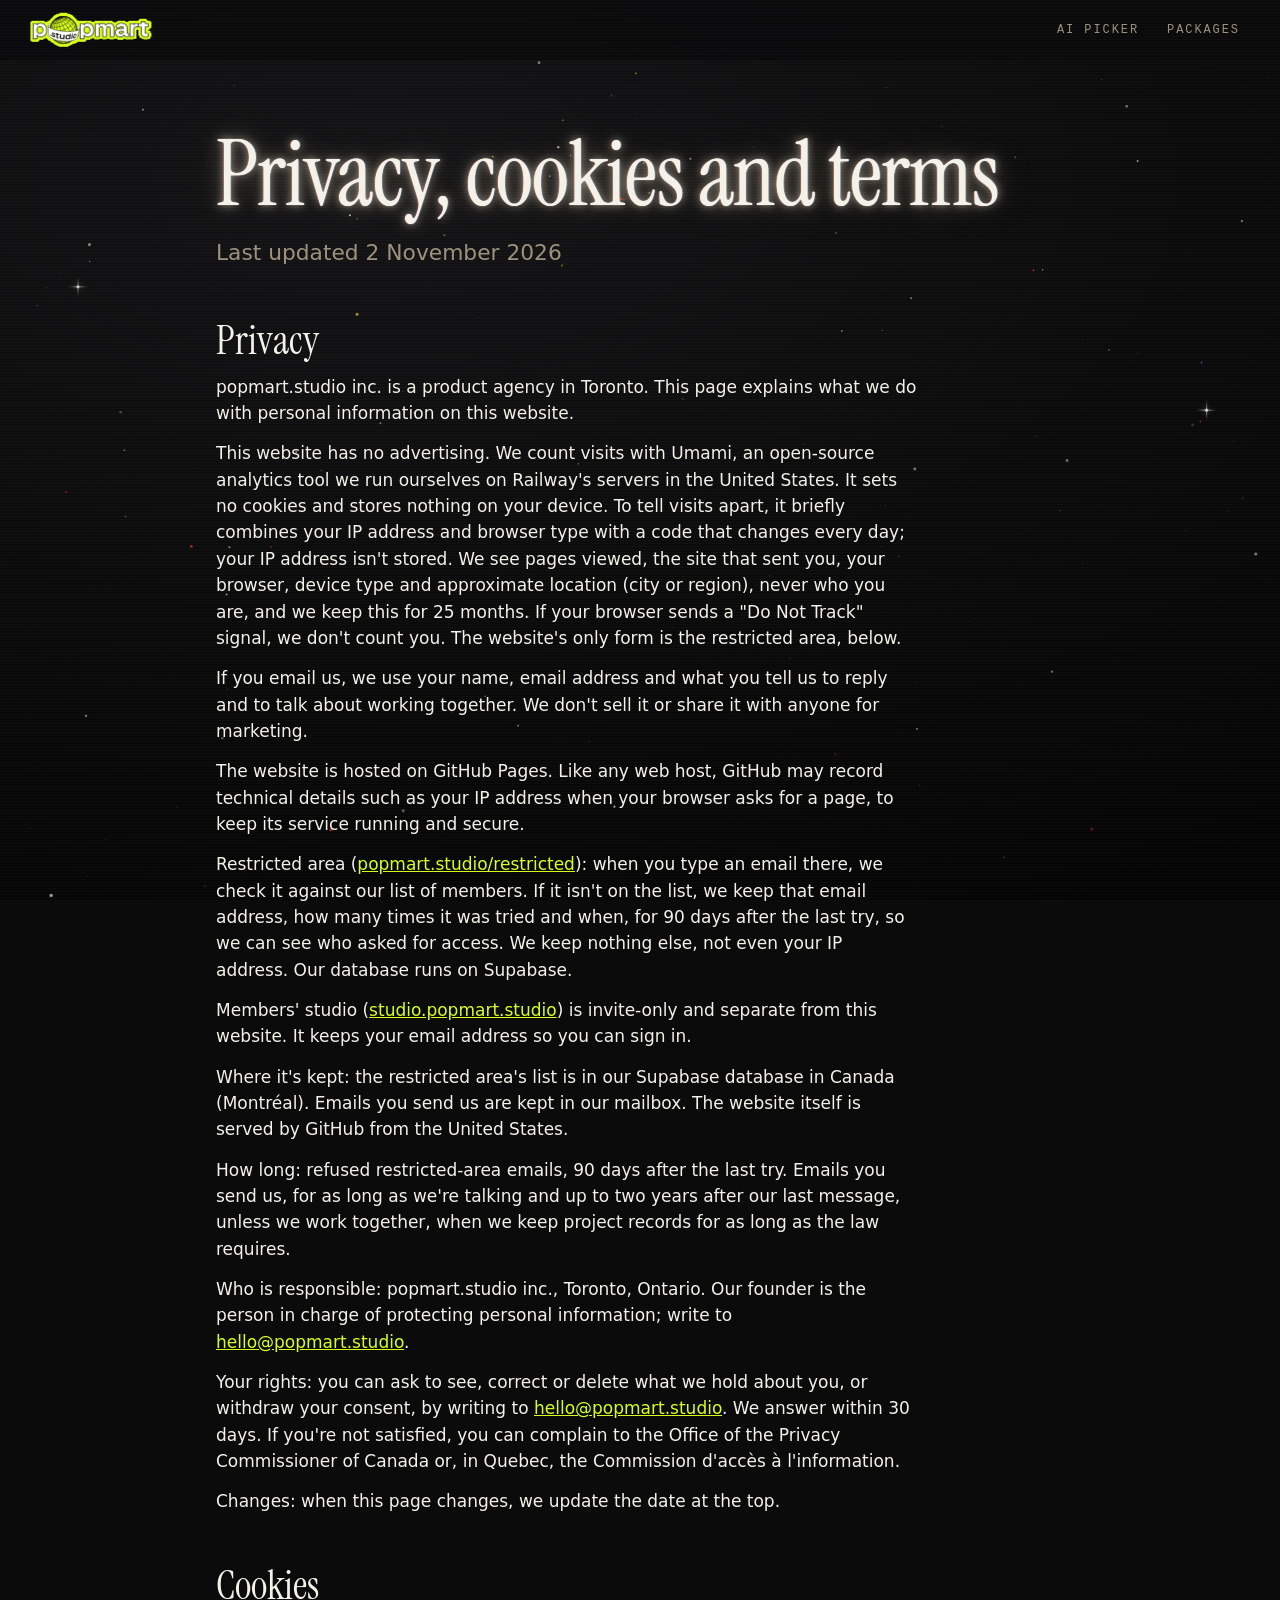
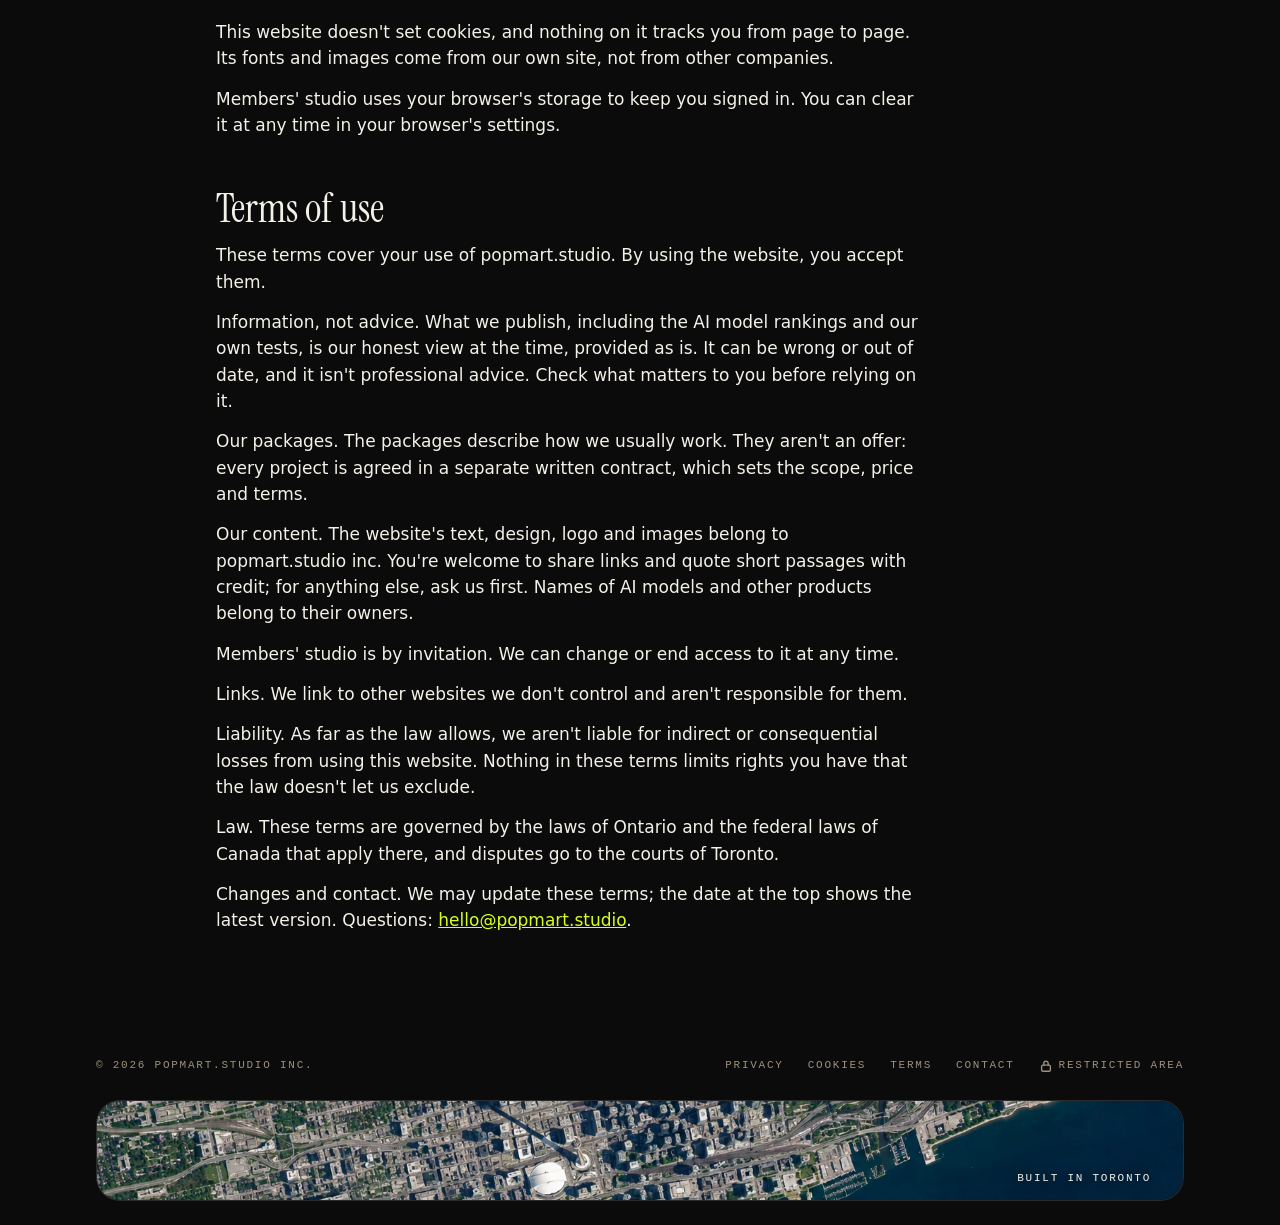
==== commit f2056dff: "Deploy main site build 13f2ee7 (restricted face scan inside the sphere, new kicker and denied copy; " ====
--- a/legal/index.html
+++ b/legal/index.html
@@ -20,11 +20,9 @@
     <meta name="twitter:card" content="summary_large_image" />
     <meta name="color-scheme" content="dark" />
     <link rel="icon" type="image/svg+xml" href="data:image/svg+xml,%3Csvg%20xmlns%3D%22http%3A%2F%2Fwww.w3.org%2F2000%2Fsvg%22%20viewBox%3D%220%200%2032%2032%22%3E%3Crect%20width%3D%2232%22%20height%3D%2232%22%20rx%3D%227%22%20fill%3D%22%230B0B0C%22%2F%3E%3Cg%20fill%3D%22none%22%20stroke%3D%22%23FFFB1F%22%20stroke-width%3D%221.8%22%20transform%3D%22rotate%28-18%2016%2016%29%22%3E%3Ccircle%20cx%3D%2216%22%20cy%3D%2216%22%20r%3D%2211.5%22%2F%3E%3Cellipse%20cx%3D%2216%22%20cy%3D%2216%22%20rx%3D%225%22%20ry%3D%2211.5%22%2F%3E%3Cpath%20d%3D%22M16%204.5v23M4.5%2016h23M6.3%2010h19.4M6.3%2022h19.4%22%2F%3E%3C%2Fg%3E%3C%2Fsvg%3E" />
-    <script type="module" crossorigin src="../assets/legal-1FfGQkwi.js"></script>
-    <link rel="modulepreload" crossorigin href="../assets/analytics-6MR0V2H6.js">
-    <link rel="modulepreload" crossorigin href="../assets/popmart-logo-sticker-Q73wkHko.js">
-    <link rel="modulepreload" crossorigin href="../assets/common-BCeVv9MU.js">
-    <link rel="stylesheet" crossorigin href="../assets/popmart-logo-sticker-Bo-455IQ.css">
+    <script type="module" crossorigin src="../assets/legal-CMjGMudy.js"></script>
+    <link rel="modulepreload" crossorigin href="../assets/common-6hkWKhL-.js">
+    <link rel="stylesheet" crossorigin href="../assets/common-Bo-455IQ.css">
   </head>
   <body>
     <div id="app"></div>
--- a/assets/common-Bo-455IQ.css
+++ b/assets/common-Bo-455IQ.css
@@ -0,0 +1 @@
+@font-face{font-family:Instrument Serif;font-style:normal;font-display:block;font-weight:400;src:url(../fonts/instrument-serif-latin-400-normal.woff2)format("woff2");unicode-range:U+??,U+131,U+152-153,U+2BB-2BC,U+2C6,U+2DA,U+2DC,U+304,U+308,U+329,U+2000-206F,U+20AC,U+2122,U+2191,U+2193,U+2212,U+2215,U+FEFF,U+FFFD}@font-face{font-family:Instrument Serif;font-style:normal;font-display:block;font-weight:400;src:url(../fonts/instrument-serif-latin-ext-400-normal.woff2)format("woff2");unicode-range:U+100-2BA,U+2BD-2C5,U+2C7-2CC,U+2CE-2D7,U+2DD-2FF,U+304,U+308,U+329,U+1D00-1DBF,U+1E00-1E9F,U+1EF2-1EFF,U+2020,U+20A0-20AB,U+20AD-20C0,U+2113,U+2C60-2C7F,U+A720-A7FF}:root{--pm-night:#0b0b0c;--pm-cream:#f4f1e8;--pm-muted:#9c917c;--pm-lime:#d7ff1e;--pm-line:#f4f1e824;--pm-serif:"Instrument Serif", Georgia, "Times New Roman", serif;--pm-sans:Inter, system-ui, -apple-system, "Segoe UI", sans-serif;--pm-mono:"IBM Plex Mono", ui-monospace, Menlo, Consolas, monospace;--pm-gutter-l:max(16px, env(safe-area-inset-left,0px));--pm-gutter-r:max(16px, env(safe-area-inset-right,0px));--lightningcss-light: ;--lightningcss-dark:initial;color-scheme:dark}html{scroll-behavior:smooth}@media (prefers-reduced-motion:reduce){html{scroll-behavior:auto}}body{background:radial-gradient(120% 90% at 30% 20%, #141416 0%, var(--pm-night) 55%, #050506 100%) fixed;background-color:var(--pm-night);color:var(--pm-cream);font:400 17px/1.55 var(--pm-sans);-webkit-font-smoothing:antialiased;margin:0;overflow-x:hidden}body:after{content:"";pointer-events:none;z-index:5;background:repeating-linear-gradient(#ffffff06 0 1px,#0000 1px 3px);position:fixed;inset:0}#app{position:relative}.pm-sky{z-index:0;width:100%;height:100%;display:block;position:fixed;inset:0}.pm-top,main,.pm-foot{z-index:1;position:relative}a{color:inherit}a:focus-visible,.pm-globe:focus-visible{outline:2px solid var(--pm-cream);outline-offset:4px;border-radius:6px}.pm-top{z-index:4;padding-block:max(8px, env(safe-area-inset-top,0px)) 8px;padding-left:max(28px, env(safe-area-inset-left,0px));padding-right:max(28px, env(safe-area-inset-right,0px));-webkit-backdrop-filter:blur(12px);backdrop-filter:blur(12px);background:#0b0b0cf0;justify-content:space-between;align-items:center;gap:16px;display:flex;position:sticky;top:0}.pm-logo{line-height:0;display:block}.pm-logo>svg{width:auto;height:30px;display:block}@media (width>=640px){.pm-logo>svg{height:38px}}.pm-nav{gap:4px;display:flex}.pm-nav a{min-height:44px;font:500 12px/1 var(--pm-mono);letter-spacing:.16em;text-transform:uppercase;white-space:nowrap;color:var(--pm-muted);align-items:center;padding:0 12px;text-decoration:none;display:inline-flex}.pm-nav a:hover{color:var(--pm-cream)}.pm-nav .pm-members{border:1px solid var(--pm-line);color:var(--pm-cream);border-radius:999px}.pm-hero{--pm-globe:clamp(260px, 28vw, 420px);box-sizing:border-box;grid-template-columns:var(--pm-globe) minmax(0, max-content);max-width:1120px;min-height:calc(100svh - 70px);padding-block:24px 48px;padding-left:var(--pm-gutter-l);padding-right:var(--pm-gutter-r);justify-content:center;align-items:center;gap:clamp(16px,3vw,48px);margin:0 auto;display:grid}.pm-globe{aspect-ratio:1;cursor:pointer;opacity:0;border-radius:50%;width:100%;max-width:100%;transition:opacity .45s ease-out;display:block}.pm-globe.is-ready{opacity:1}@media (prefers-reduced-motion:reduce){.pm-globe{transition:none}}.pm-copy{flex-direction:column;gap:clamp(20px,3.5vh,36px);min-width:0;display:flex}.pm-title{font:400 clamp(44px, 5.6vw, 92px)/.9 var(--pm-serif);letter-spacing:-.015em;text-wrap:balance;margin:0}.pm-title,.pm-glow{text-shadow:0 0 1px #fffff5e6,0 0 8px #fff8e18c,0 0 22px #ffecc852,0 0 48px #ffd6a02e,-1px 0 #ff3c2859,1px 0 #508cff4d}.pm-sub{max-width:36ch;color:var(--pm-muted);text-wrap:pretty;margin:0;font-size:clamp(17px,1.6vw,22px);line-height:1.45}.pm-ctas{flex-wrap:wrap;align-items:center;gap:12px 20px;margin:0;display:flex}.pm-btn{background:var(--pm-lime);min-height:48px;color:var(--pm-night);font:700 13px/1 var(--pm-sans);letter-spacing:.12em;text-transform:uppercase;border-radius:999px;align-items:center;padding:0 24px;text-decoration:none;display:inline-flex}.pm-btn:hover{background:var(--pm-cream)}.pm-link{min-height:44px;color:var(--pm-cream);text-underline-offset:5px;-webkit-text-decoration-color:var(--pm-muted);text-decoration-color:var(--pm-muted);align-items:center;font-size:16px;display:inline-flex}.pm-kicker{font:500 12px/1.4 var(--pm-mono);letter-spacing:.18em;text-transform:uppercase;color:var(--pm-lime);margin:0}.pm-wrap{box-sizing:border-box;max-width:880px;padding-left:var(--pm-gutter-l);padding-right:var(--pm-gutter-r);margin:0 auto}.pm-wrap-wide{max-width:1120px}.pm-center{text-align:center;flex-direction:column;align-items:center;display:flex}.pm-h2{font:400 clamp(44px, 7vw, 104px)/.95 var(--pm-serif);letter-spacing:-.01em;text-wrap:balance;margin:0}.pm-statement{max-width:44ch;font:400 clamp(17px, 1.6vw, 21px)/1.5 var(--pm-sans);color:var(--pm-muted);text-wrap:balance;margin:20px auto 0}@media (width>=900px){.pm-statement{white-space:nowrap;max-width:none;font-size:clamp(20px,1.7vw,24px)}}.pm-center .pm-ctas{justify-content:center;margin-top:36px}.pm-email{font:500 15px/1.4 var(--pm-mono);color:var(--pm-cream);-webkit-user-select:all;user-select:all;overflow-wrap:anywhere}.pm-packages{padding-block:clamp(40px,8vh,96px) clamp(64px,12vh,128px)}.pm-cards{grid-template-columns:repeat(3,minmax(0,1fr));align-items:stretch;gap:20px;margin-top:clamp(48px,8vh,88px);display:grid}.pm-card{grid-row:span 6;grid-template-rows:subgrid;border:1px solid var(--pm-line);background:#141416d1;border-radius:24px;row-gap:16px;min-width:0;padding:28px 24px 24px;scroll-margin-top:24px;display:grid}.pm-card:hover,.pm-card:focus-within,.pm-card:target{border-color:var(--pm-lime)}.pm-card-kind{font:500 12px/1.4 var(--pm-mono);letter-spacing:.16em;text-transform:uppercase;color:var(--pm-lime);gap:12px;margin:0;display:flex}.pm-card-kind span{color:var(--pm-muted);font-variant-numeric:tabular-nums}.pm-card-name{font:400 clamp(56px, 6vw, 80px)/.9 var(--pm-serif);margin:0}.pm-card-who{text-wrap:pretty;margin:0;font-size:17px;line-height:1.5}.pm-card-list{border-top:1px solid var(--pm-line);padding-top:16px}.pm-card-adds{font:500 12px/1.4 var(--pm-mono);letter-spacing:.12em;text-transform:uppercase;color:var(--pm-muted);margin:0 0 12px}.pm-card ul{gap:14px;margin:0;padding:0;list-style:none;display:grid}.pm-card li{color:var(--pm-muted);gap:2px;padding-left:22px;font-size:15px;line-height:1.45;display:grid;position:relative}.pm-card li:before{content:"";background:var(--pm-lime);border-radius:50%;width:9px;height:9px;position:absolute;top:6px;left:0}.pm-card li strong{color:var(--pm-cream);font-size:16px;font-weight:600}.pm-card-get{border-top:1px solid var(--pm-line);gap:4px;margin:0;padding-top:16px;font-size:16px;font-weight:600;display:grid}.pm-card-get span{font:500 11px/1.4 var(--pm-mono);letter-spacing:.16em;text-transform:uppercase;color:var(--pm-lime)}.pm-card-cta{justify-content:center}.pm-note{text-align:center;color:var(--pm-muted);margin:32px 0 0}.pm-legal{padding-block:clamp(40px,8vh,96px)}.pm-legal .pm-legal-updated{margin-left:0}.pm-legal-part{max-width:65ch;margin-top:48px;scroll-margin-top:96px}.pm-legal-part h2{font:400 clamp(30px, 4vw, 40px)/1.1 var(--pm-serif);margin:0 0 12px}.pm-legal-part p{color:var(--pm-cream);margin:0 0 14px}.pm-legal-part a{color:var(--pm-lime)}.pm-foot{padding-block:24px max(24px, env(safe-area-inset-bottom,0px))}.pm-city{border:1px solid var(--pm-line);background:var(--pm-night);border-radius:24px;height:max(80px,11svh);position:relative;overflow:hidden}.pm-city-map{width:100%;height:100%;display:block}.pm-city-title{font:500 11px/1.4 var(--pm-mono);letter-spacing:.16em;text-transform:uppercase;color:var(--pm-cream);text-shadow:none;pointer-events:none;filter:drop-shadow(0 1px 6px #000c);margin:0;position:absolute;bottom:clamp(8px,14%,18px);right:clamp(12px,3%,32px)}.pm-city-credit{color:#f4f1e8cc;pointer-events:none;background:#0b0b0cb3;border-radius:999px;margin:0;padding:2px 8px;font-size:10px;position:absolute;bottom:8px;left:10px}.pm-foot-row{font:500 11px/1.4 var(--pm-mono);letter-spacing:.16em;text-transform:uppercase;color:var(--pm-muted);flex-wrap:wrap;justify-content:space-between;align-items:center;gap:8px 24px;margin-bottom:12px;display:flex}.pm-foot-name{margin:0}.pm-foot-links{flex-wrap:wrap;gap:0 4px;margin-inline:-10px;display:flex}.pm-foot-links a,.pm-foot-links .pm-copybtn{min-height:44px;color:var(--pm-muted);align-items:center;gap:6px;padding:0 10px;text-decoration:none;display:inline-flex}.pm-foot-links a:hover,.pm-foot-links .pm-copybtn:hover{color:var(--pm-cream)}.pm-lock{display:inline-flex}.pm-copybtn{font:inherit;letter-spacing:inherit;text-transform:inherit;color:inherit;cursor:pointer;background:0 0;border:0;margin:0;position:relative}.pm-copy-done{opacity:0;color:var(--pm-lime);transition:opacity .15s,transform .15s;display:inline-flex;position:absolute;left:calc(100% - 8px);transform:scale(.6)}.pm-copybtn.is-copied .pm-copy-done{opacity:1;transform:none}.pm-copy-tip{color:var(--pm-cream);font:500 12px/1.2 var(--pm-sans);letter-spacing:0;text-transform:none;white-space:nowrap;opacity:0;pointer-events:none;background:#262624;border:1px solid #f4f1e824;border-radius:8px;padding:6px 10px;transition:opacity .15s,translate .15s;position:absolute;bottom:calc(100% + 6px);left:50%;translate:-50% 4px;box-shadow:0 6px 18px #00000073}.pm-copy-tip:empty{display:none}.pm-copybtn.is-copied .pm-copy-tip,.pm-copybtn.is-shown .pm-copy-tip{opacity:1;translate:-50%}.pm-copybtn:focus-visible{outline:2px solid var(--pm-cream);outline-offset:2px;border-radius:6px}.pm-copy-inline{color:var(--pm-lime);text-underline-offset:3px;align-items:center;gap:4px;padding:0;text-decoration:underline;display:inline-flex}.pm-copy-inline .pm-copy-done{left:calc(100% + 4px)}@media (width<=640px){.pm-foot-row{text-align:center;flex-direction:column;justify-content:center;gap:12px}.pm-foot-links{justify-content:center;gap:4px 20px;max-width:340px;margin-inline:0}}@media (width<=900px){.pm-hero{text-align:center;grid-template-columns:minmax(0,1fr);align-content:center;justify-items:center;min-height:auto;padding-block:32px 64px}.pm-globe{width:min(62vw,330px)}.pm-title{font-size:clamp(48px,13vw,84px)}.pm-copy{align-items:center;width:100%}.pm-hero .pm-ctas{justify-content:center}}@media (width<=480px){.pm-top{padding-left:max(20px, env(safe-area-inset-left,0px));padding-right:max(12px, env(safe-area-inset-right,0px))}.pm-nav a{letter-spacing:.1em;padding:0 10px}}@media (width<=360px){.pm-top{padding-left:max(14px, env(safe-area-inset-left,0px))}.pm-nav{gap:0}.pm-nav a{letter-spacing:.06em;padding:0 7px}}@media (width<=900px){.pm-cards{grid-template-columns:minmax(0,1fr);max-width:520px;margin-inline:auto}}
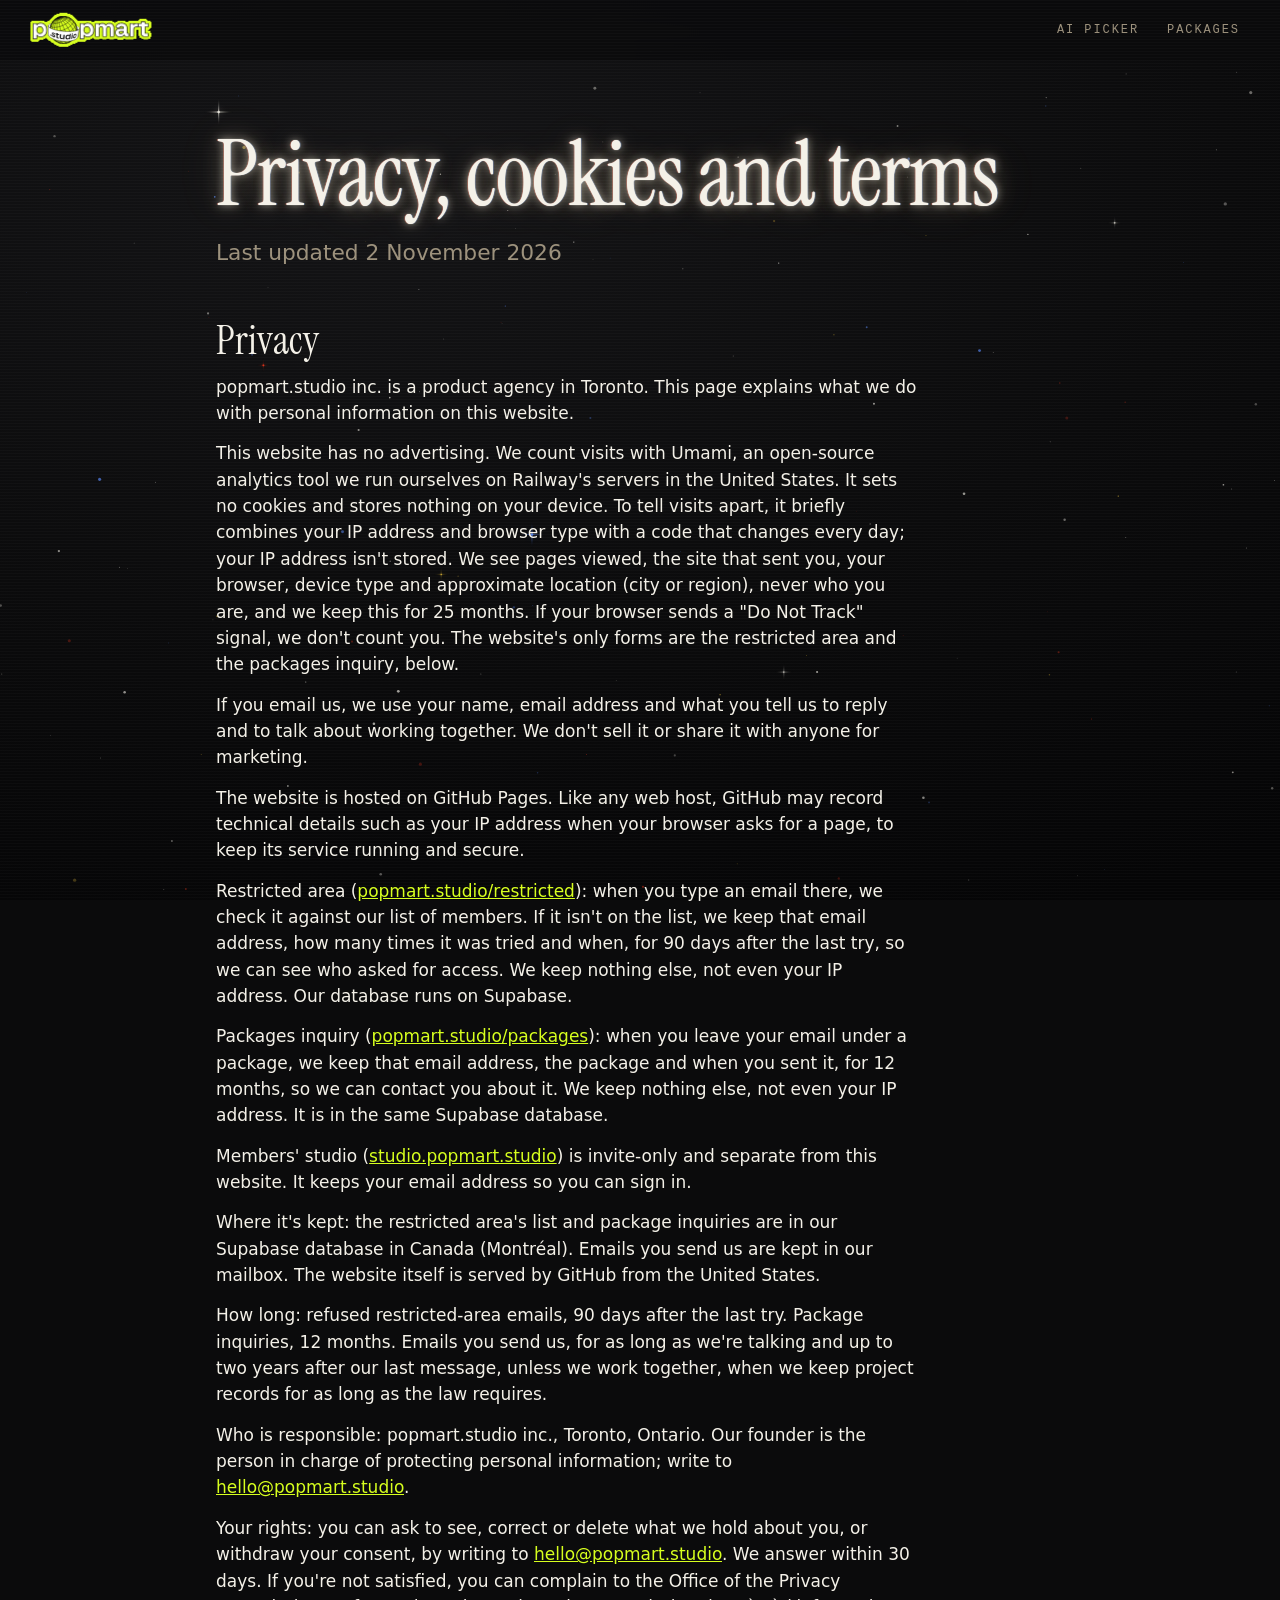
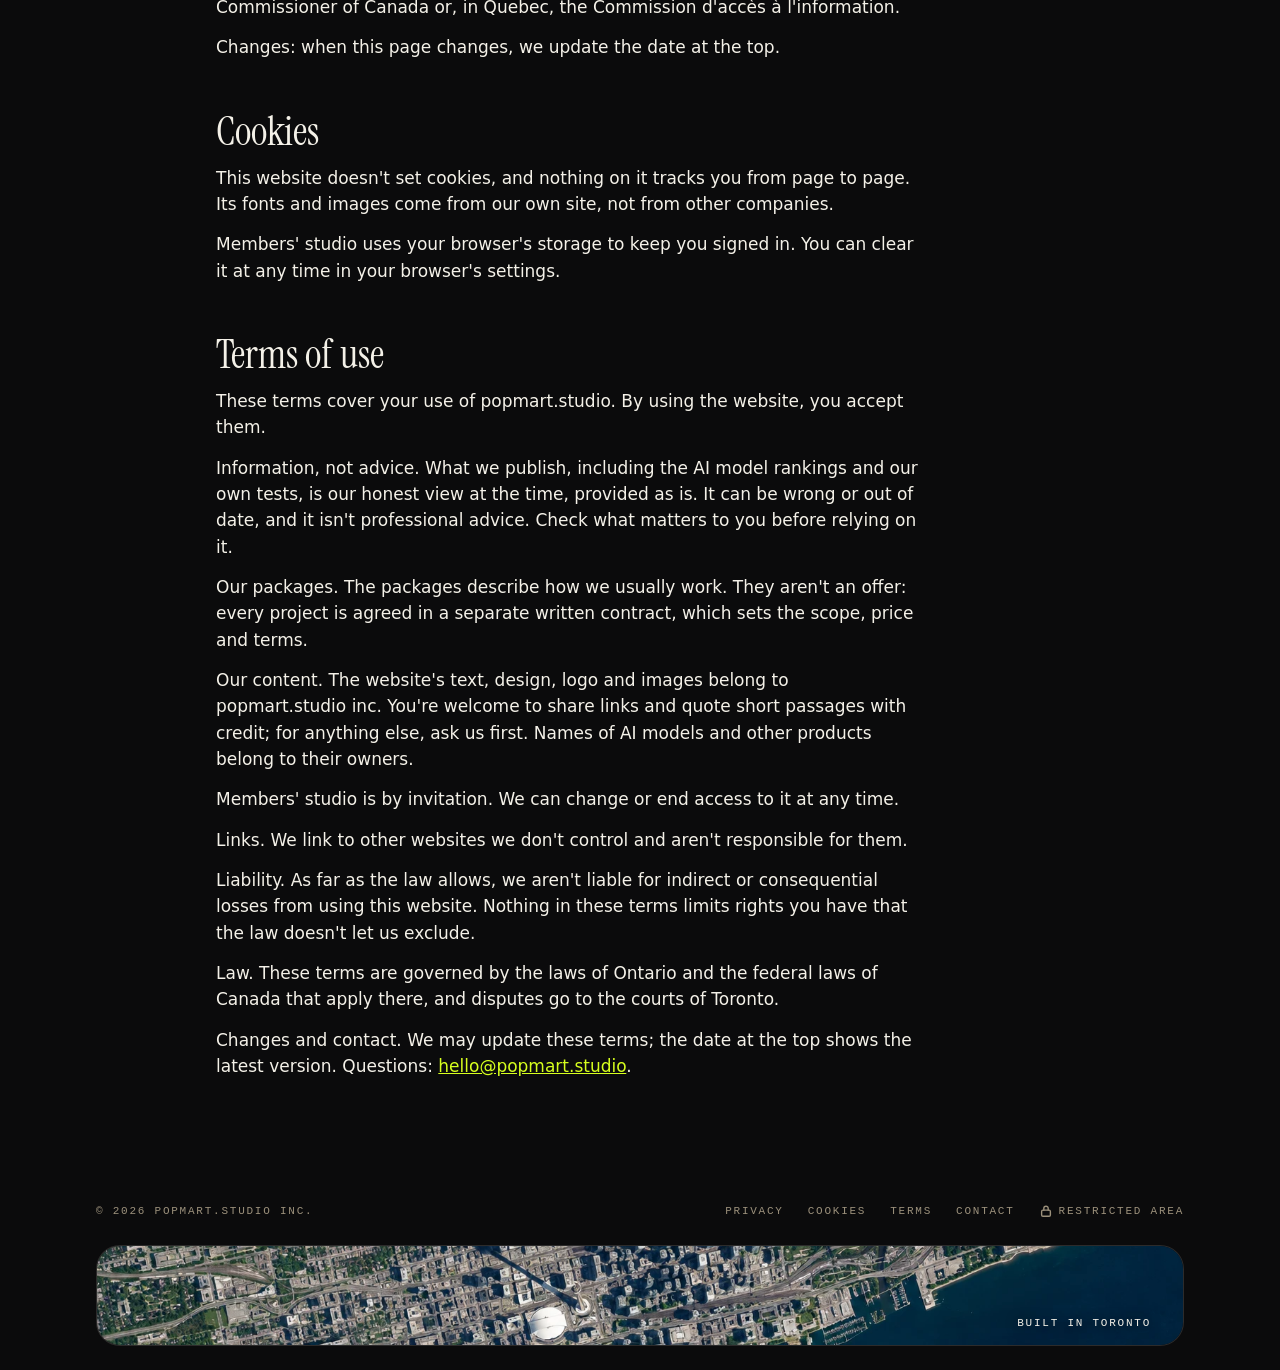
==== commit c1ccf355: "Deploy main site build c70c4e4 (packages: email inquiry per package with the flicker-to-dark confirm" ====
--- a/legal/index.html
+++ b/legal/index.html
@@ -20,9 +20,9 @@
     <meta name="twitter:card" content="summary_large_image" />
     <meta name="color-scheme" content="dark" />
     <link rel="icon" type="image/svg+xml" href="data:image/svg+xml,%3Csvg%20xmlns%3D%22http%3A%2F%2Fwww.w3.org%2F2000%2Fsvg%22%20viewBox%3D%220%200%2032%2032%22%3E%3Crect%20width%3D%2232%22%20height%3D%2232%22%20rx%3D%227%22%20fill%3D%22%230B0B0C%22%2F%3E%3Cg%20fill%3D%22none%22%20stroke%3D%22%23FFFB1F%22%20stroke-width%3D%221.8%22%20transform%3D%22rotate%28-18%2016%2016%29%22%3E%3Ccircle%20cx%3D%2216%22%20cy%3D%2216%22%20r%3D%2211.5%22%2F%3E%3Cellipse%20cx%3D%2216%22%20cy%3D%2216%22%20rx%3D%225%22%20ry%3D%2211.5%22%2F%3E%3Cpath%20d%3D%22M16%204.5v23M4.5%2016h23M6.3%2010h19.4M6.3%2022h19.4%22%2F%3E%3C%2Fg%3E%3C%2Fsvg%3E" />
-    <script type="module" crossorigin src="../assets/legal-CMjGMudy.js"></script>
-    <link rel="modulepreload" crossorigin href="../assets/common-6hkWKhL-.js">
-    <link rel="stylesheet" crossorigin href="../assets/common-Bo-455IQ.css">
+    <script type="module" crossorigin src="../assets/legal-CB5sjXcM.js"></script>
+    <link rel="modulepreload" crossorigin href="../assets/common-CA646Sy-.js">
+    <link rel="stylesheet" crossorigin href="../assets/common-D0SagYYy.css">
   </head>
   <body>
     <div id="app"></div>
--- a/assets/common-D0SagYYy.css
+++ b/assets/common-D0SagYYy.css
@@ -0,0 +1 @@
+@font-face{font-family:Instrument Serif;font-style:normal;font-display:block;font-weight:400;src:url(../fonts/instrument-serif-latin-400-normal.woff2)format("woff2");unicode-range:U+??,U+131,U+152-153,U+2BB-2BC,U+2C6,U+2DA,U+2DC,U+304,U+308,U+329,U+2000-206F,U+20AC,U+2122,U+2191,U+2193,U+2212,U+2215,U+FEFF,U+FFFD}@font-face{font-family:Instrument Serif;font-style:normal;font-display:block;font-weight:400;src:url(../fonts/instrument-serif-latin-ext-400-normal.woff2)format("woff2");unicode-range:U+100-2BA,U+2BD-2C5,U+2C7-2CC,U+2CE-2D7,U+2DD-2FF,U+304,U+308,U+329,U+1D00-1DBF,U+1E00-1E9F,U+1EF2-1EFF,U+2020,U+20A0-20AB,U+20AD-20C0,U+2113,U+2C60-2C7F,U+A720-A7FF}:root{--pm-night:#0b0b0c;--pm-cream:#f4f1e8;--pm-muted:#9c917c;--pm-lime:#d7ff1e;--pm-line:#f4f1e824;--pm-serif:"Instrument Serif", Georgia, "Times New Roman", serif;--pm-sans:Inter, system-ui, -apple-system, "Segoe UI", sans-serif;--pm-mono:"IBM Plex Mono", ui-monospace, Menlo, Consolas, monospace;--pm-gutter-l:max(16px, env(safe-area-inset-left,0px));--pm-gutter-r:max(16px, env(safe-area-inset-right,0px));--lightningcss-light: ;--lightningcss-dark:initial;color-scheme:dark}html{scroll-behavior:smooth}@media (prefers-reduced-motion:reduce){html{scroll-behavior:auto}}body{background:radial-gradient(120% 90% at 30% 20%, #141416 0%, var(--pm-night) 55%, #050506 100%) fixed;background-color:var(--pm-night);color:var(--pm-cream);font:400 17px/1.55 var(--pm-sans);-webkit-font-smoothing:antialiased;margin:0;overflow-x:hidden}body:after{content:"";pointer-events:none;z-index:5;background:repeating-linear-gradient(#ffffff06 0 1px,#0000 1px 3px);position:fixed;inset:0}#app{position:relative}.pm-sky{z-index:0;width:100%;height:100%;display:block;position:fixed;inset:0}.pm-top,main,.pm-foot{z-index:1;position:relative}a{color:inherit}a:focus-visible,.pm-globe:focus-visible{outline:2px solid var(--pm-cream);outline-offset:4px;border-radius:6px}.pm-top{z-index:4;padding-block:max(8px, env(safe-area-inset-top,0px)) 8px;padding-left:max(28px, env(safe-area-inset-left,0px));padding-right:max(28px, env(safe-area-inset-right,0px));-webkit-backdrop-filter:blur(12px);backdrop-filter:blur(12px);background:#0b0b0cf0;justify-content:space-between;align-items:center;gap:16px;display:flex;position:sticky;top:0}.pm-logo{line-height:0;display:block}.pm-logo>svg{width:auto;height:30px;display:block}@media (width>=640px){.pm-logo>svg{height:38px}}.pm-nav{gap:4px;display:flex}.pm-nav a{min-height:44px;font:500 12px/1 var(--pm-mono);letter-spacing:.16em;text-transform:uppercase;white-space:nowrap;color:var(--pm-muted);align-items:center;padding:0 12px;text-decoration:none;display:inline-flex}.pm-nav a:hover{color:var(--pm-cream)}.pm-nav .pm-members{border:1px solid var(--pm-line);color:var(--pm-cream);border-radius:999px}.pm-hero{--pm-globe:clamp(260px, 28vw, 420px);box-sizing:border-box;grid-template-columns:var(--pm-globe) minmax(0, max-content);max-width:1120px;min-height:calc(100svh - 70px);padding-block:24px 48px;padding-left:var(--pm-gutter-l);padding-right:var(--pm-gutter-r);justify-content:center;align-items:center;gap:clamp(16px,3vw,48px);margin:0 auto;display:grid}.pm-globe{aspect-ratio:1;cursor:pointer;opacity:0;border-radius:50%;width:100%;max-width:100%;transition:opacity .45s ease-out;display:block}.pm-globe.is-ready{opacity:1}@media (prefers-reduced-motion:reduce){.pm-globe{transition:none}}.pm-copy{flex-direction:column;gap:clamp(20px,3.5vh,36px);min-width:0;display:flex}.pm-title{font:400 clamp(44px, 5.6vw, 92px)/.9 var(--pm-serif);letter-spacing:-.015em;text-wrap:balance;margin:0}.pm-title,.pm-glow{text-shadow:0 0 1px #fffff5e6,0 0 8px #fff8e18c,0 0 22px #ffecc852,0 0 48px #ffd6a02e,-1px 0 #ff3c2859,1px 0 #508cff4d}.pm-sub{max-width:36ch;color:var(--pm-muted);text-wrap:pretty;margin:0;font-size:clamp(17px,1.6vw,22px);line-height:1.45}.pm-ctas{flex-wrap:wrap;align-items:center;gap:12px 20px;margin:0;display:flex}.pm-btn{background:var(--pm-lime);min-height:48px;color:var(--pm-night);font:700 13px/1 var(--pm-sans);letter-spacing:.12em;text-transform:uppercase;border-radius:999px;align-items:center;padding:0 24px;text-decoration:none;display:inline-flex}.pm-btn:hover{background:var(--pm-cream)}.pm-link{min-height:44px;color:var(--pm-cream);text-underline-offset:5px;-webkit-text-decoration-color:var(--pm-muted);text-decoration-color:var(--pm-muted);align-items:center;font-size:16px;display:inline-flex}.pm-kicker{font:500 12px/1.4 var(--pm-mono);letter-spacing:.18em;text-transform:uppercase;color:var(--pm-lime);margin:0}.pm-wrap{box-sizing:border-box;max-width:880px;padding-left:var(--pm-gutter-l);padding-right:var(--pm-gutter-r);margin:0 auto}.pm-wrap-wide{max-width:1120px}.pm-center{text-align:center;flex-direction:column;align-items:center;display:flex}.pm-h2{font:400 clamp(44px, 7vw, 104px)/.95 var(--pm-serif);letter-spacing:-.01em;text-wrap:balance;margin:0}.pm-statement{max-width:44ch;font:400 clamp(17px, 1.6vw, 21px)/1.5 var(--pm-sans);color:var(--pm-muted);text-wrap:balance;margin:20px auto 0}@media (width>=900px){.pm-statement{white-space:nowrap;max-width:none;font-size:clamp(20px,1.7vw,24px)}}.pm-center .pm-ctas{justify-content:center;margin-top:36px}.pm-email{font:500 15px/1.4 var(--pm-mono);color:var(--pm-cream);-webkit-user-select:all;user-select:all;overflow-wrap:anywhere}.pm-packages{padding-block:clamp(40px,8vh,96px) clamp(64px,12vh,128px)}.pm-cards{grid-template-columns:repeat(3,minmax(0,1fr));align-items:stretch;gap:20px;margin-top:clamp(48px,8vh,88px);display:grid}.pm-card{grid-row:span 6;grid-template-rows:subgrid;border:1px solid var(--pm-line);background:#141416d1;border-radius:24px;row-gap:16px;min-width:0;padding:28px 24px 24px;scroll-margin-top:24px;display:grid}.pm-card:hover,.pm-card:focus-within,.pm-card:target{border-color:var(--pm-lime)}.pm-card-kind{font:500 12px/1.4 var(--pm-mono);letter-spacing:.16em;text-transform:uppercase;color:var(--pm-lime);gap:12px;margin:0;display:flex}.pm-card-kind span{color:var(--pm-muted);font-variant-numeric:tabular-nums}.pm-card-name{font:400 clamp(56px, 6vw, 80px)/.9 var(--pm-serif);margin:0}.pm-card-who{text-wrap:pretty;margin:0;font-size:17px;line-height:1.5}.pm-card-list{border-top:1px solid var(--pm-line);padding-top:16px}.pm-card-adds{font:500 12px/1.4 var(--pm-mono);letter-spacing:.12em;text-transform:uppercase;color:var(--pm-muted);margin:0 0 12px}.pm-card ul{gap:14px;margin:0;padding:0;list-style:none;display:grid}.pm-card li{color:var(--pm-muted);gap:2px;padding-left:22px;font-size:15px;line-height:1.45;display:grid;position:relative}.pm-card li:before{content:"";background:var(--pm-lime);border-radius:50%;width:9px;height:9px;position:absolute;top:6px;left:0}.pm-card li strong{color:var(--pm-cream);font-size:16px;font-weight:600}.pm-card-get{border-top:1px solid var(--pm-line);gap:4px;margin:0;padding-top:16px;font-size:16px;font-weight:600;display:grid}.pm-card-get span{font:500 11px/1.4 var(--pm-mono);letter-spacing:.16em;text-transform:uppercase;color:var(--pm-lime)}.pm-card-cta{cursor:pointer;border:0;justify-content:center;width:100%}.pm-card-act{align-content:start;min-width:0;display:grid}.pm-card-act .pm-card-cta[hidden]{display:none}.pm-note{text-align:center;color:var(--pm-muted);margin:32px 0 0}.pm-ask{gap:8px;display:grid;position:relative}.pm-ask[hidden]{display:none}.pm-ask-pill{border:2px solid var(--pm-lime);border-radius:999px;align-items:center;gap:4px;margin-right:48px;padding:3px;display:flex}.pm-ask-pill:focus-within{border-color:var(--pm-cream)}.pm-ask-pill input{width:0;min-width:0;min-height:40px;color:var(--pm-cream);font:400 16px/1 var(--pm-sans);background:0 0;border:0;flex:1;padding:0 14px}.pm-ask-pill input::placeholder{color:var(--pm-muted)}.pm-ask-pill input:focus{outline:none}.pm-ask-pill button{background:var(--pm-lime);min-height:40px;color:var(--pm-night);font:700 13px/1 var(--pm-sans);letter-spacing:.12em;text-transform:uppercase;cursor:pointer;border:0;border-radius:999px;padding:0 18px}.pm-ask-pill button:hover{background:var(--pm-cream)}.pm-ask-pill button:disabled{opacity:.6;cursor:progress}.pm-ask-close{border:1px solid var(--pm-line);width:44px;height:44px;color:var(--pm-muted);font:400 22px/1 var(--pm-sans);cursor:pointer;background:0 0;border-radius:50%;position:absolute;top:0;right:0}.pm-ask-close:hover{color:var(--pm-cream);border-color:var(--pm-cream)}.pm-ask button:focus-visible{outline:2px solid var(--pm-cream);outline-offset:3px}.pm-ask-status{min-height:1.4em;color:var(--pm-muted);margin:0;font-size:14px}.pm-ask-status:empty{min-height:0}.pm-sent :is(.pm-top,main,.pm-foot){pointer-events:none;animation:1.6s forwards pm-flicker-out}@keyframes pm-flicker-out{0%{opacity:1}4%{opacity:.25}8%{opacity:1}15%{opacity:0}19%{opacity:.85}30%{opacity:0}33%{opacity:.6}39%{opacity:.1}45%{opacity:.45}to{opacity:0;visibility:hidden}}.pm-crawl{z-index:40;position:fixed;inset:0;overflow:hidden}.pm-crawl[hidden]{display:none}.pm-crawl-stage{perspective:340px;perspective-origin:50% 30%;position:absolute;inset:0;-webkit-mask-image:linear-gradient(#0000 0%,#000 40%);mask-image:linear-gradient(#0000 0%,#000 40%)}.pm-crawl-text{transform-origin:50% 0;width:min(86vw,760px);font:400 clamp(34px, 5vw, 64px)/1.15 var(--pm-serif);text-align:center;text-wrap:balance;color:var(--pm-lime);margin:0;animation:14s linear forwards pm-crawl;position:absolute;top:100%;left:50%;translate:-50%}@keyframes pm-crawl{0%{transform:rotateX(28deg)translateY(0)}to{transform:rotateX(28deg)translateY(-260vh)}}.pm-crawl-back{bottom:max(32px, env(safe-area-inset-bottom,0px));cursor:pointer;opacity:0;border:0;animation:.6s 4s forwards pm-fade-in;position:absolute;left:50%;translate:-50%}@keyframes pm-fade-in{to{opacity:1}}@media (prefers-reduced-motion:reduce){.pm-sent :is(.pm-top,main,.pm-foot){opacity:0;visibility:hidden;animation:none}.pm-crawl-text{animation:none;top:50%;transform:translate(-50%,-50%)}.pm-crawl-stage{-webkit-mask-image:none;mask-image:none}.pm-crawl-back{opacity:1;animation:none}}.pm-legal{padding-block:clamp(40px,8vh,96px)}.pm-legal .pm-legal-updated{margin-left:0}.pm-legal-part{max-width:65ch;margin-top:48px;scroll-margin-top:96px}.pm-legal-part h2{font:400 clamp(30px, 4vw, 40px)/1.1 var(--pm-serif);margin:0 0 12px}.pm-legal-part p{color:var(--pm-cream);margin:0 0 14px}.pm-legal-part a{color:var(--pm-lime)}.pm-foot{padding-block:24px max(24px, env(safe-area-inset-bottom,0px))}.pm-city{border:1px solid var(--pm-line);background:var(--pm-night);border-radius:24px;height:max(80px,11svh);position:relative;overflow:hidden}.pm-city-map{width:100%;height:100%;display:block}.pm-city-title{font:500 11px/1.4 var(--pm-mono);letter-spacing:.16em;text-transform:uppercase;color:var(--pm-cream);text-shadow:none;pointer-events:none;filter:drop-shadow(0 1px 6px #000c);margin:0;position:absolute;bottom:clamp(8px,14%,18px);right:clamp(12px,3%,32px)}.pm-city-credit{color:#f4f1e8cc;pointer-events:none;background:#0b0b0cb3;border-radius:999px;margin:0;padding:2px 8px;font-size:10px;position:absolute;bottom:8px;left:10px}.pm-foot-row{font:500 11px/1.4 var(--pm-mono);letter-spacing:.16em;text-transform:uppercase;color:var(--pm-muted);flex-wrap:wrap;justify-content:space-between;align-items:center;gap:8px 24px;margin-bottom:12px;display:flex}.pm-foot-name{margin:0}.pm-foot-links{flex-wrap:wrap;gap:0 4px;margin-inline:-10px;display:flex}.pm-foot-links a,.pm-foot-links .pm-copybtn{min-height:44px;color:var(--pm-muted);align-items:center;gap:6px;padding:0 10px;text-decoration:none;display:inline-flex}.pm-foot-links a:hover,.pm-foot-links .pm-copybtn:hover{color:var(--pm-cream)}.pm-lock{display:inline-flex}.pm-copybtn{font:inherit;letter-spacing:inherit;text-transform:inherit;color:inherit;cursor:pointer;background:0 0;border:0;margin:0;position:relative}.pm-copy-done{opacity:0;color:var(--pm-lime);transition:opacity .15s,transform .15s;display:inline-flex;position:absolute;left:calc(100% - 8px);transform:scale(.6)}.pm-copybtn.is-copied .pm-copy-done{opacity:1;transform:none}.pm-copy-tip{color:var(--pm-cream);font:500 12px/1.2 var(--pm-sans);letter-spacing:0;text-transform:none;white-space:nowrap;opacity:0;pointer-events:none;background:#262624;border:1px solid #f4f1e824;border-radius:8px;padding:6px 10px;transition:opacity .15s,translate .15s;position:absolute;bottom:calc(100% + 6px);left:50%;translate:-50% 4px;box-shadow:0 6px 18px #00000073}.pm-copy-tip:empty{display:none}.pm-copybtn.is-copied .pm-copy-tip,.pm-copybtn.is-shown .pm-copy-tip{opacity:1;translate:-50%}.pm-copybtn:focus-visible{outline:2px solid var(--pm-cream);outline-offset:2px;border-radius:6px}.pm-copy-inline{color:var(--pm-lime);text-underline-offset:3px;align-items:center;gap:4px;padding:0;text-decoration:underline;display:inline-flex}.pm-copy-inline .pm-copy-done{left:calc(100% + 4px)}@media (width<=640px){.pm-foot-row{text-align:center;flex-direction:column;justify-content:center;gap:12px}.pm-foot-links{justify-content:center;gap:4px 20px;max-width:340px;margin-inline:0}}@media (width<=900px){.pm-hero{text-align:center;grid-template-columns:minmax(0,1fr);align-content:center;justify-items:center;min-height:auto;padding-block:32px 64px}.pm-globe{width:min(62vw,330px)}.pm-title{font-size:clamp(48px,13vw,84px)}.pm-copy{align-items:center;width:100%}.pm-hero .pm-ctas{justify-content:center}}@media (width<=480px){.pm-top{padding-left:max(20px, env(safe-area-inset-left,0px));padding-right:max(12px, env(safe-area-inset-right,0px))}.pm-nav a{letter-spacing:.1em;padding:0 10px}}@media (width<=360px){.pm-top{padding-left:max(14px, env(safe-area-inset-left,0px))}.pm-nav{gap:0}.pm-nav a{letter-spacing:.06em;padding:0 7px}}@media (width<=900px){.pm-cards{grid-template-columns:minmax(0,1fr);max-width:520px;margin-inline:auto}}
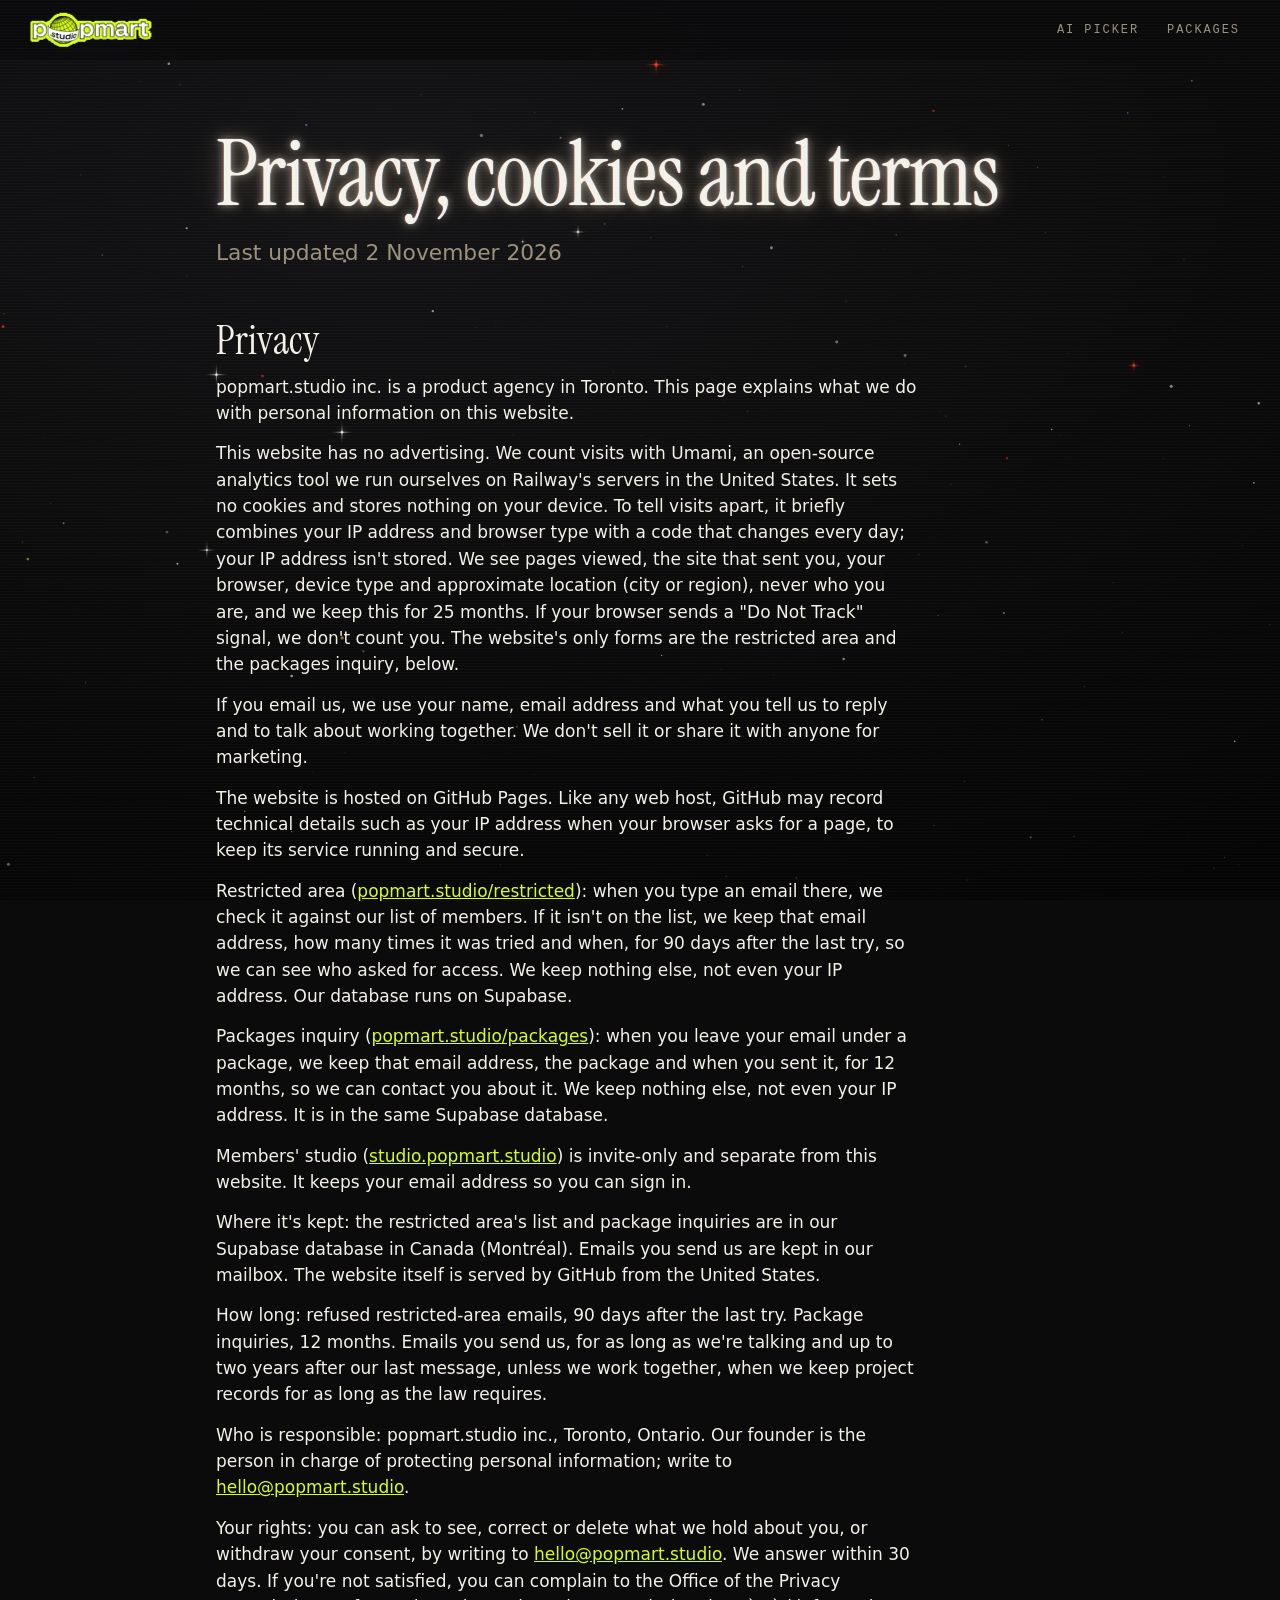
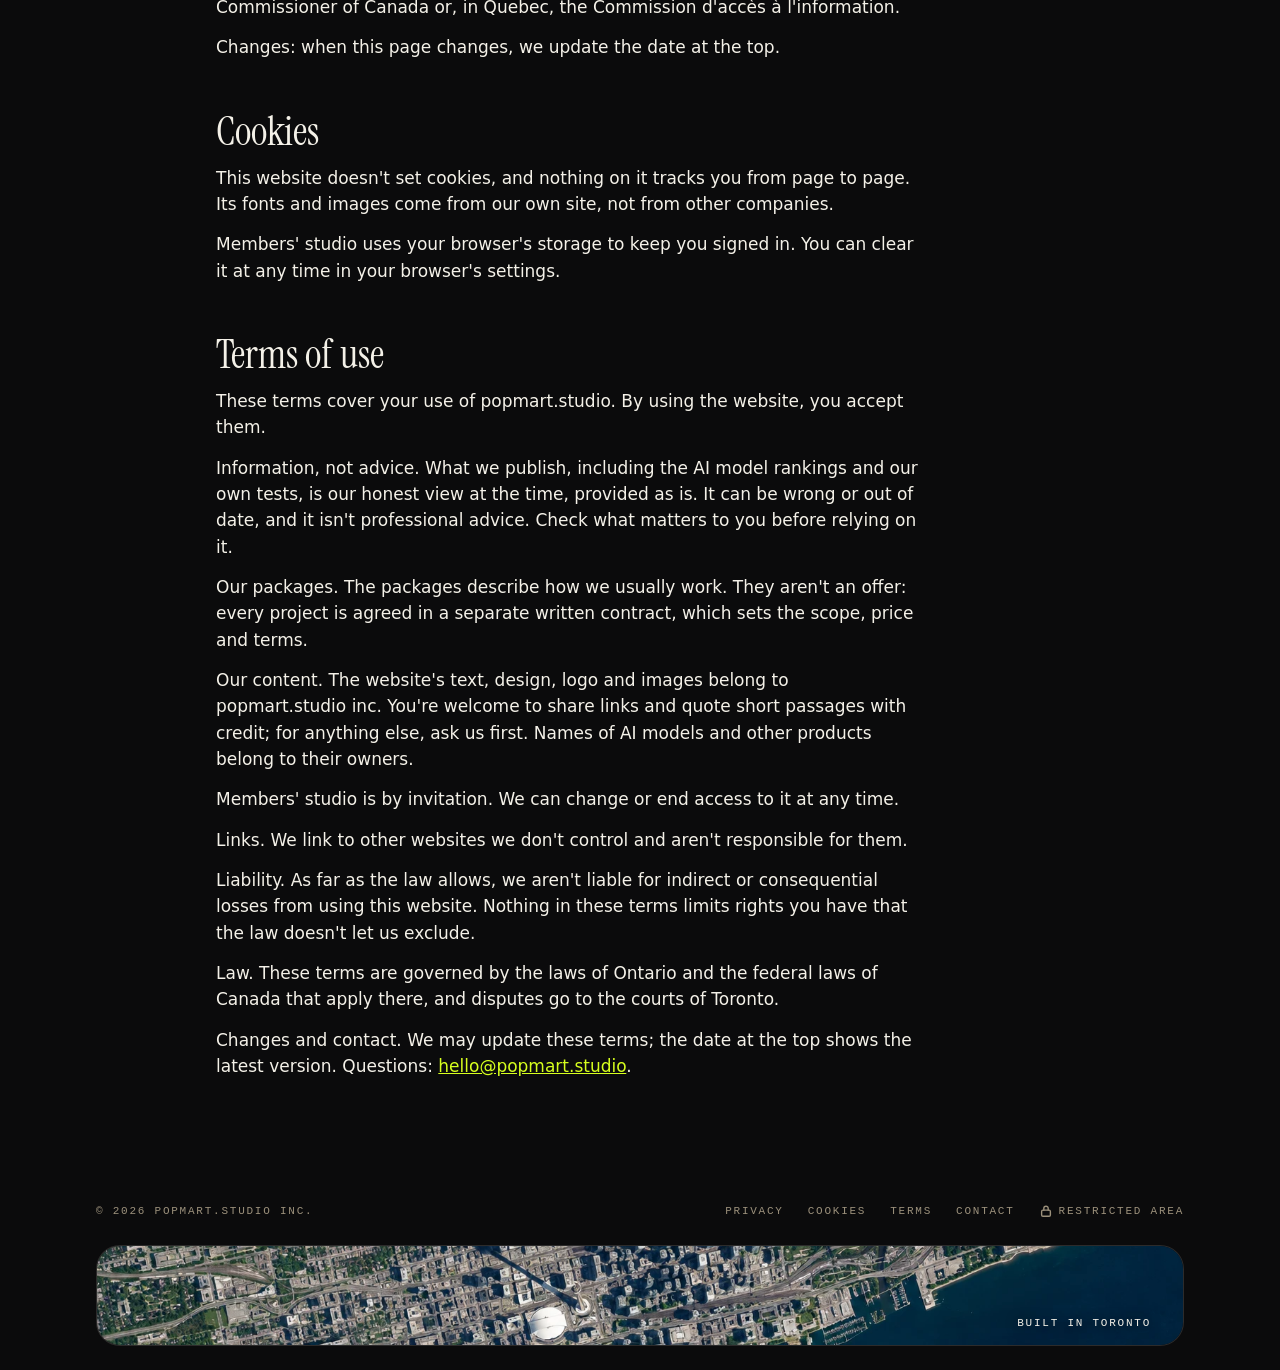
==== commit 1b97c461: "Deploy main site build c01df08 (one-step sign-in from the restricted area, hologram scan beams and s" ====
--- a/legal/index.html
+++ b/legal/index.html
@@ -20,9 +20,9 @@
     <meta name="twitter:card" content="summary_large_image" />
     <meta name="color-scheme" content="dark" />
     <link rel="icon" type="image/svg+xml" href="data:image/svg+xml,%3Csvg%20xmlns%3D%22http%3A%2F%2Fwww.w3.org%2F2000%2Fsvg%22%20viewBox%3D%220%200%2032%2032%22%3E%3Crect%20width%3D%2232%22%20height%3D%2232%22%20rx%3D%227%22%20fill%3D%22%230B0B0C%22%2F%3E%3Cg%20fill%3D%22none%22%20stroke%3D%22%23FFFB1F%22%20stroke-width%3D%221.8%22%20transform%3D%22rotate%28-18%2016%2016%29%22%3E%3Ccircle%20cx%3D%2216%22%20cy%3D%2216%22%20r%3D%2211.5%22%2F%3E%3Cellipse%20cx%3D%2216%22%20cy%3D%2216%22%20rx%3D%225%22%20ry%3D%2211.5%22%2F%3E%3Cpath%20d%3D%22M16%204.5v23M4.5%2016h23M6.3%2010h19.4M6.3%2022h19.4%22%2F%3E%3C%2Fg%3E%3C%2Fsvg%3E" />
-    <script type="module" crossorigin src="../assets/legal-CB5sjXcM.js"></script>
-    <link rel="modulepreload" crossorigin href="../assets/common-CA646Sy-.js">
-    <link rel="stylesheet" crossorigin href="../assets/common-D0SagYYy.css">
+    <script type="module" crossorigin src="../assets/legal-Bz708D91.js"></script>
+    <link rel="modulepreload" crossorigin href="../assets/common-B9Uq7RHL.js">
+    <link rel="stylesheet" crossorigin href="../assets/common-DVCIVugc.css">
   </head>
   <body>
     <div id="app"></div>
--- a/assets/common-DVCIVugc.css
+++ b/assets/common-DVCIVugc.css
@@ -0,0 +1 @@
+@font-face{font-family:Instrument Serif;font-style:normal;font-display:block;font-weight:400;src:url(../fonts/instrument-serif-latin-400-normal.woff2)format("woff2");unicode-range:U+??,U+131,U+152-153,U+2BB-2BC,U+2C6,U+2DA,U+2DC,U+304,U+308,U+329,U+2000-206F,U+20AC,U+2122,U+2191,U+2193,U+2212,U+2215,U+FEFF,U+FFFD}@font-face{font-family:Instrument Serif;font-style:normal;font-display:block;font-weight:400;src:url(../fonts/instrument-serif-latin-ext-400-normal.woff2)format("woff2");unicode-range:U+100-2BA,U+2BD-2C5,U+2C7-2CC,U+2CE-2D7,U+2DD-2FF,U+304,U+308,U+329,U+1D00-1DBF,U+1E00-1E9F,U+1EF2-1EFF,U+2020,U+20A0-20AB,U+20AD-20C0,U+2113,U+2C60-2C7F,U+A720-A7FF}:root{--pm-night:#0b0b0c;--pm-cream:#f4f1e8;--pm-muted:#9c917c;--pm-lime:#d7ff1e;--pm-line:#f4f1e824;--pm-serif:"Instrument Serif", Georgia, "Times New Roman", serif;--pm-sans:Inter, system-ui, -apple-system, "Segoe UI", sans-serif;--pm-mono:"IBM Plex Mono", ui-monospace, Menlo, Consolas, monospace;--pm-gutter-l:max(16px, env(safe-area-inset-left,0px));--pm-gutter-r:max(16px, env(safe-area-inset-right,0px));--lightningcss-light: ;--lightningcss-dark:initial;color-scheme:dark}html{scroll-behavior:smooth}@media (prefers-reduced-motion:reduce){html{scroll-behavior:auto}}body{background:radial-gradient(120% 90% at 30% 20%, #141416 0%, var(--pm-night) 55%, #050506 100%) fixed;background-color:var(--pm-night);color:var(--pm-cream);font:400 17px/1.55 var(--pm-sans);-webkit-font-smoothing:antialiased;margin:0;overflow-x:hidden}body:after{content:"";pointer-events:none;z-index:5;background:repeating-linear-gradient(#ffffff06 0 1px,#0000 1px 3px);position:fixed;inset:0}#app{position:relative}.pm-sky{z-index:0;width:100%;height:100%;display:block;position:fixed;inset:0}.pm-top,main,.pm-foot{z-index:1;position:relative}a{color:inherit}a:focus-visible,.pm-globe:focus-visible{outline:2px solid var(--pm-cream);outline-offset:4px;border-radius:6px}.pm-top{z-index:4;padding-block:max(8px, env(safe-area-inset-top,0px)) 8px;padding-left:max(28px, env(safe-area-inset-left,0px));padding-right:max(28px, env(safe-area-inset-right,0px));-webkit-backdrop-filter:blur(12px);backdrop-filter:blur(12px);background:#0b0b0cf0;justify-content:space-between;align-items:center;gap:16px;display:flex;position:sticky;top:0}.pm-logo{line-height:0;display:block}.pm-logo>svg{width:auto;height:30px;display:block}@media (width>=640px){.pm-logo>svg{height:38px}}.pm-nav{gap:4px;display:flex}.pm-nav a{min-height:44px;font:500 12px/1 var(--pm-mono);letter-spacing:.16em;text-transform:uppercase;white-space:nowrap;color:var(--pm-muted);align-items:center;padding:0 12px;text-decoration:none;display:inline-flex}.pm-nav a:hover{color:var(--pm-cream)}.pm-nav .pm-members{border:1px solid var(--pm-line);color:var(--pm-cream);border-radius:999px}.pm-hero{--pm-globe:clamp(260px, 28vw, 420px);box-sizing:border-box;grid-template-columns:var(--pm-globe) minmax(0, max-content);max-width:1120px;min-height:calc(100svh - 70px);padding-block:24px 48px;padding-left:var(--pm-gutter-l);padding-right:var(--pm-gutter-r);justify-content:center;align-items:center;gap:clamp(16px,3vw,48px);margin:0 auto;display:grid}.pm-globe{aspect-ratio:1;cursor:pointer;opacity:0;border-radius:50%;width:100%;max-width:100%;transition:opacity .45s ease-out;display:block}.pm-globe.is-ready{opacity:1}@media (prefers-reduced-motion:reduce){.pm-globe{transition:none}}.pm-copy{flex-direction:column;gap:clamp(20px,3.5vh,36px);min-width:0;display:flex}.pm-title{font:400 clamp(44px, 5.6vw, 92px)/.9 var(--pm-serif);letter-spacing:-.015em;text-wrap:balance;margin:0}.pm-title,.pm-glow{text-shadow:0 0 1px #fffff5e6,0 0 8px #fff8e18c,0 0 22px #ffecc852,0 0 48px #ffd6a02e,-1px 0 #ff3c2859,1px 0 #508cff4d}.pm-sub{max-width:36ch;color:var(--pm-muted);text-wrap:pretty;margin:0;font-size:clamp(17px,1.6vw,22px);line-height:1.45}.pm-ctas{flex-wrap:wrap;align-items:center;gap:12px 20px;margin:0;display:flex}.pm-btn{background:var(--pm-lime);min-height:48px;color:var(--pm-night);font:700 13px/1 var(--pm-sans);letter-spacing:.12em;text-transform:uppercase;border-radius:999px;align-items:center;padding:0 24px;text-decoration:none;display:inline-flex}.pm-btn:hover{background:var(--pm-cream)}.pm-link{min-height:44px;color:var(--pm-cream);text-underline-offset:5px;-webkit-text-decoration-color:var(--pm-muted);text-decoration-color:var(--pm-muted);align-items:center;font-size:16px;display:inline-flex}.pm-kicker{font:500 12px/1.4 var(--pm-mono);letter-spacing:.18em;text-transform:uppercase;color:var(--pm-lime);margin:0}.pm-wrap{box-sizing:border-box;max-width:880px;padding-left:var(--pm-gutter-l);padding-right:var(--pm-gutter-r);margin:0 auto}.pm-wrap-wide{max-width:1120px}.pm-center{text-align:center;flex-direction:column;align-items:center;display:flex}.pm-h2{font:400 clamp(44px, 7vw, 104px)/.95 var(--pm-serif);letter-spacing:-.01em;text-wrap:balance;margin:0}.pm-statement{max-width:44ch;font:400 clamp(17px, 1.6vw, 21px)/1.5 var(--pm-sans);color:var(--pm-muted);text-wrap:balance;margin:20px auto 0}@media (width>=900px){.pm-statement{white-space:nowrap;max-width:none;font-size:clamp(20px,1.7vw,24px)}}.pm-center .pm-ctas{justify-content:center;margin-top:36px}.pm-email{font:500 15px/1.4 var(--pm-mono);color:var(--pm-cream);-webkit-user-select:all;user-select:all;overflow-wrap:anywhere}.pm-packages{padding-block:clamp(40px,8vh,96px) clamp(64px,12vh,128px)}.pm-cards{grid-template-columns:repeat(3,minmax(0,1fr));align-items:stretch;gap:20px;margin-top:clamp(48px,8vh,88px);display:grid}.pm-card{grid-row:span 6;grid-template-rows:subgrid;border:1px solid var(--pm-line);background:#141416d1;border-radius:24px;row-gap:16px;min-width:0;padding:28px 24px 24px;scroll-margin-top:24px;display:grid}.pm-card:hover,.pm-card:focus-within,.pm-card:target{border-color:var(--pm-lime)}.pm-card-kind{font:500 12px/1.4 var(--pm-mono);letter-spacing:.16em;text-transform:uppercase;color:var(--pm-lime);gap:12px;margin:0;display:flex}.pm-card-kind span{color:var(--pm-muted);font-variant-numeric:tabular-nums}.pm-card-name{font:400 clamp(56px, 6vw, 80px)/.9 var(--pm-serif);margin:0}.pm-card-who{text-wrap:pretty;margin:0;font-size:17px;line-height:1.5}.pm-card-list{border-top:1px solid var(--pm-line);padding-top:16px}.pm-card-adds{font:500 12px/1.4 var(--pm-mono);letter-spacing:.12em;text-transform:uppercase;color:var(--pm-muted);margin:0 0 12px}.pm-card ul{gap:14px;margin:0;padding:0;list-style:none;display:grid}.pm-card li{color:var(--pm-muted);gap:2px;padding-left:22px;font-size:15px;line-height:1.45;display:grid;position:relative}.pm-card li:before{content:"";background:var(--pm-lime);border-radius:50%;width:9px;height:9px;position:absolute;top:6px;left:0}.pm-card li strong{color:var(--pm-cream);font-size:16px;font-weight:600}.pm-card-get{border-top:1px solid var(--pm-line);gap:4px;margin:0;padding-top:16px;font-size:16px;font-weight:600;display:grid}.pm-card-get span{font:500 11px/1.4 var(--pm-mono);letter-spacing:.16em;text-transform:uppercase;color:var(--pm-lime)}.pm-card-cta{cursor:pointer;border:0;justify-content:center;width:100%}.pm-card-act{align-content:start;min-width:0;display:grid}.pm-card-act .pm-card-cta[hidden]{display:none}.pm-note{text-align:center;color:var(--pm-muted);margin:32px 0 0}.pm-ask{gap:8px;display:grid;position:relative}.pm-ask[hidden]{display:none}.pm-ask-pill{border:2px solid var(--pm-lime);border-radius:999px;align-items:center;gap:4px;padding:3px;display:flex}.pm-ask-pill:focus-within{border-color:var(--pm-cream)}.pm-ask-pill input{width:0;min-width:0;min-height:40px;color:var(--pm-cream);font:400 16px/1 var(--pm-sans);background:0 0;border:0;flex:1;padding:0 14px}.pm-ask-pill input::placeholder{color:var(--pm-muted)}.pm-ask-pill input:focus{outline:none}.pm-ask-pill button{background:var(--pm-lime);min-height:40px;color:var(--pm-night);font:700 13px/1 var(--pm-sans);letter-spacing:.12em;text-transform:uppercase;cursor:pointer;border:0;border-radius:999px;padding:0 18px}.pm-ask-pill button:hover{background:var(--pm-cream)}.pm-ask-pill button:disabled{opacity:.6;cursor:progress}.pm-ask button:focus-visible{outline:2px solid var(--pm-cream);outline-offset:3px}.pm-ask-status{min-height:1.4em;color:var(--pm-muted);margin:0;font-size:14px}.pm-ask-status:empty{min-height:0}.pm-sent :is(.pm-top,main,.pm-foot){pointer-events:none;animation:1.2s forwards pm-flicker-out}@keyframes pm-flicker-out{0%{opacity:1}5%{opacity:.25}10%{opacity:1}18%{opacity:0}23%{opacity:.85}36%{opacity:0}40%{opacity:.6}47%{opacity:.1}54%{opacity:.45}to{opacity:0;visibility:hidden}}.pm-crawl{z-index:40;position:fixed;inset:0;overflow:hidden}.pm-crawl[hidden]{display:none}.pm-crawl-stage{perspective:300px;perspective-origin:50% 25%;transition:opacity .4s;position:absolute;inset:0;-webkit-mask-image:linear-gradient(#0000 0%,#000 45%);mask-image:linear-gradient(#0000 0%,#000 45%)}.pm-crawl-text{transform-origin:50% 0;text-align:justify;text-align-last:center;color:#ffd84a;width:min(80vw,640px);margin:0;font:700 clamp(28px,4.2vw,52px)/1.3 News Cycle,Arial Narrow,sans-serif;animation:3.2s linear forwards pm-crawl;position:absolute;top:62%;left:50%;translate:-50%}@keyframes pm-crawl{0%{transform:rotateX(26deg)translateY(0)}to{transform:rotateX(26deg)translateY(-95vh)}}.pm-jump{opacity:0;width:100%;height:100%;transition:opacity .3s;position:absolute;inset:0}.pm-crawl.is-jumping .pm-jump{opacity:1}.pm-crawl.is-jumping .pm-crawl-stage{opacity:0}@media (prefers-reduced-motion:reduce){.pm-sent :is(.pm-top,main,.pm-foot){opacity:0;visibility:hidden;animation:none}.pm-crawl-text{animation:none;top:50%;transform:translate(-50%,-50%)}.pm-crawl-stage{-webkit-mask-image:none;mask-image:none}}.pm-legal{padding-block:clamp(40px,8vh,96px)}.pm-legal .pm-legal-updated{margin-left:0}.pm-legal-part{max-width:65ch;margin-top:48px;scroll-margin-top:96px}.pm-legal-part h2{font:400 clamp(30px, 4vw, 40px)/1.1 var(--pm-serif);margin:0 0 12px}.pm-legal-part p{color:var(--pm-cream);margin:0 0 14px}.pm-legal-part a{color:var(--pm-lime)}.pm-foot{padding-block:24px max(24px, env(safe-area-inset-bottom,0px))}.pm-city{border:1px solid var(--pm-line);background:var(--pm-night);border-radius:24px;height:max(80px,11svh);position:relative;overflow:hidden}.pm-city-map{width:100%;height:100%;display:block}.pm-city-title{font:500 11px/1.4 var(--pm-mono);letter-spacing:.16em;text-transform:uppercase;color:var(--pm-cream);text-shadow:none;pointer-events:none;filter:drop-shadow(0 1px 6px #000c);margin:0;position:absolute;bottom:clamp(8px,14%,18px);right:clamp(12px,3%,32px)}.pm-city-credit{color:#f4f1e8cc;pointer-events:none;background:#0b0b0cb3;border-radius:999px;margin:0;padding:2px 8px;font-size:10px;position:absolute;bottom:8px;left:10px}.pm-foot-row{font:500 11px/1.4 var(--pm-mono);letter-spacing:.16em;text-transform:uppercase;color:var(--pm-muted);flex-wrap:wrap;justify-content:space-between;align-items:center;gap:8px 24px;margin-bottom:12px;display:flex}.pm-foot-name{margin:0}.pm-foot-links{flex-wrap:wrap;gap:0 4px;margin-inline:-10px;display:flex}.pm-foot-links a,.pm-foot-links .pm-copybtn{min-height:44px;color:var(--pm-muted);align-items:center;gap:6px;padding:0 10px;text-decoration:none;display:inline-flex}.pm-foot-links a:hover,.pm-foot-links .pm-copybtn:hover{color:var(--pm-cream)}.pm-lock{display:inline-flex}.pm-copybtn{font:inherit;letter-spacing:inherit;text-transform:inherit;color:inherit;cursor:pointer;background:0 0;border:0;margin:0;position:relative}.pm-copy-done{opacity:0;color:var(--pm-lime);transition:opacity .15s,transform .15s;display:inline-flex;position:absolute;left:calc(100% - 8px);transform:scale(.6)}.pm-copybtn.is-copied .pm-copy-done{opacity:1;transform:none}.pm-copy-tip{color:var(--pm-cream);font:500 12px/1.2 var(--pm-sans);letter-spacing:0;text-transform:none;white-space:nowrap;opacity:0;pointer-events:none;background:#262624;border:1px solid #f4f1e824;border-radius:8px;padding:6px 10px;transition:opacity .15s,translate .15s;position:absolute;bottom:calc(100% + 6px);left:50%;translate:-50% 4px;box-shadow:0 6px 18px #00000073}.pm-copy-tip:empty{display:none}.pm-copybtn.is-copied .pm-copy-tip,.pm-copybtn.is-shown .pm-copy-tip{opacity:1;translate:-50%}.pm-copybtn:focus-visible{outline:2px solid var(--pm-cream);outline-offset:2px;border-radius:6px}.pm-copy-inline{color:var(--pm-lime);text-underline-offset:3px;align-items:center;gap:4px;padding:0;text-decoration:underline;display:inline-flex}.pm-copy-inline .pm-copy-done{left:calc(100% + 4px)}@media (width<=640px){.pm-foot-row{text-align:center;flex-direction:column;justify-content:center;gap:12px}.pm-foot-links{justify-content:center;gap:4px 20px;max-width:340px;margin-inline:0}}@media (width<=900px){.pm-hero{text-align:center;grid-template-columns:minmax(0,1fr);align-content:center;justify-items:center;min-height:auto;padding-block:32px 64px}.pm-globe{width:min(62vw,330px)}.pm-title{font-size:clamp(48px,13vw,84px)}.pm-copy{align-items:center;width:100%}.pm-hero .pm-ctas{justify-content:center}}@media (width<=480px){.pm-top{padding-left:max(20px, env(safe-area-inset-left,0px));padding-right:max(12px, env(safe-area-inset-right,0px))}.pm-nav a{letter-spacing:.1em;padding:0 10px}}@media (width<=360px){.pm-top{padding-left:max(14px, env(safe-area-inset-left,0px))}.pm-nav{gap:0}.pm-nav a{letter-spacing:.06em;padding:0 7px}}@media (width<=900px){.pm-cards{grid-template-columns:minmax(0,1fr);max-width:520px;margin-inline:auto}}
